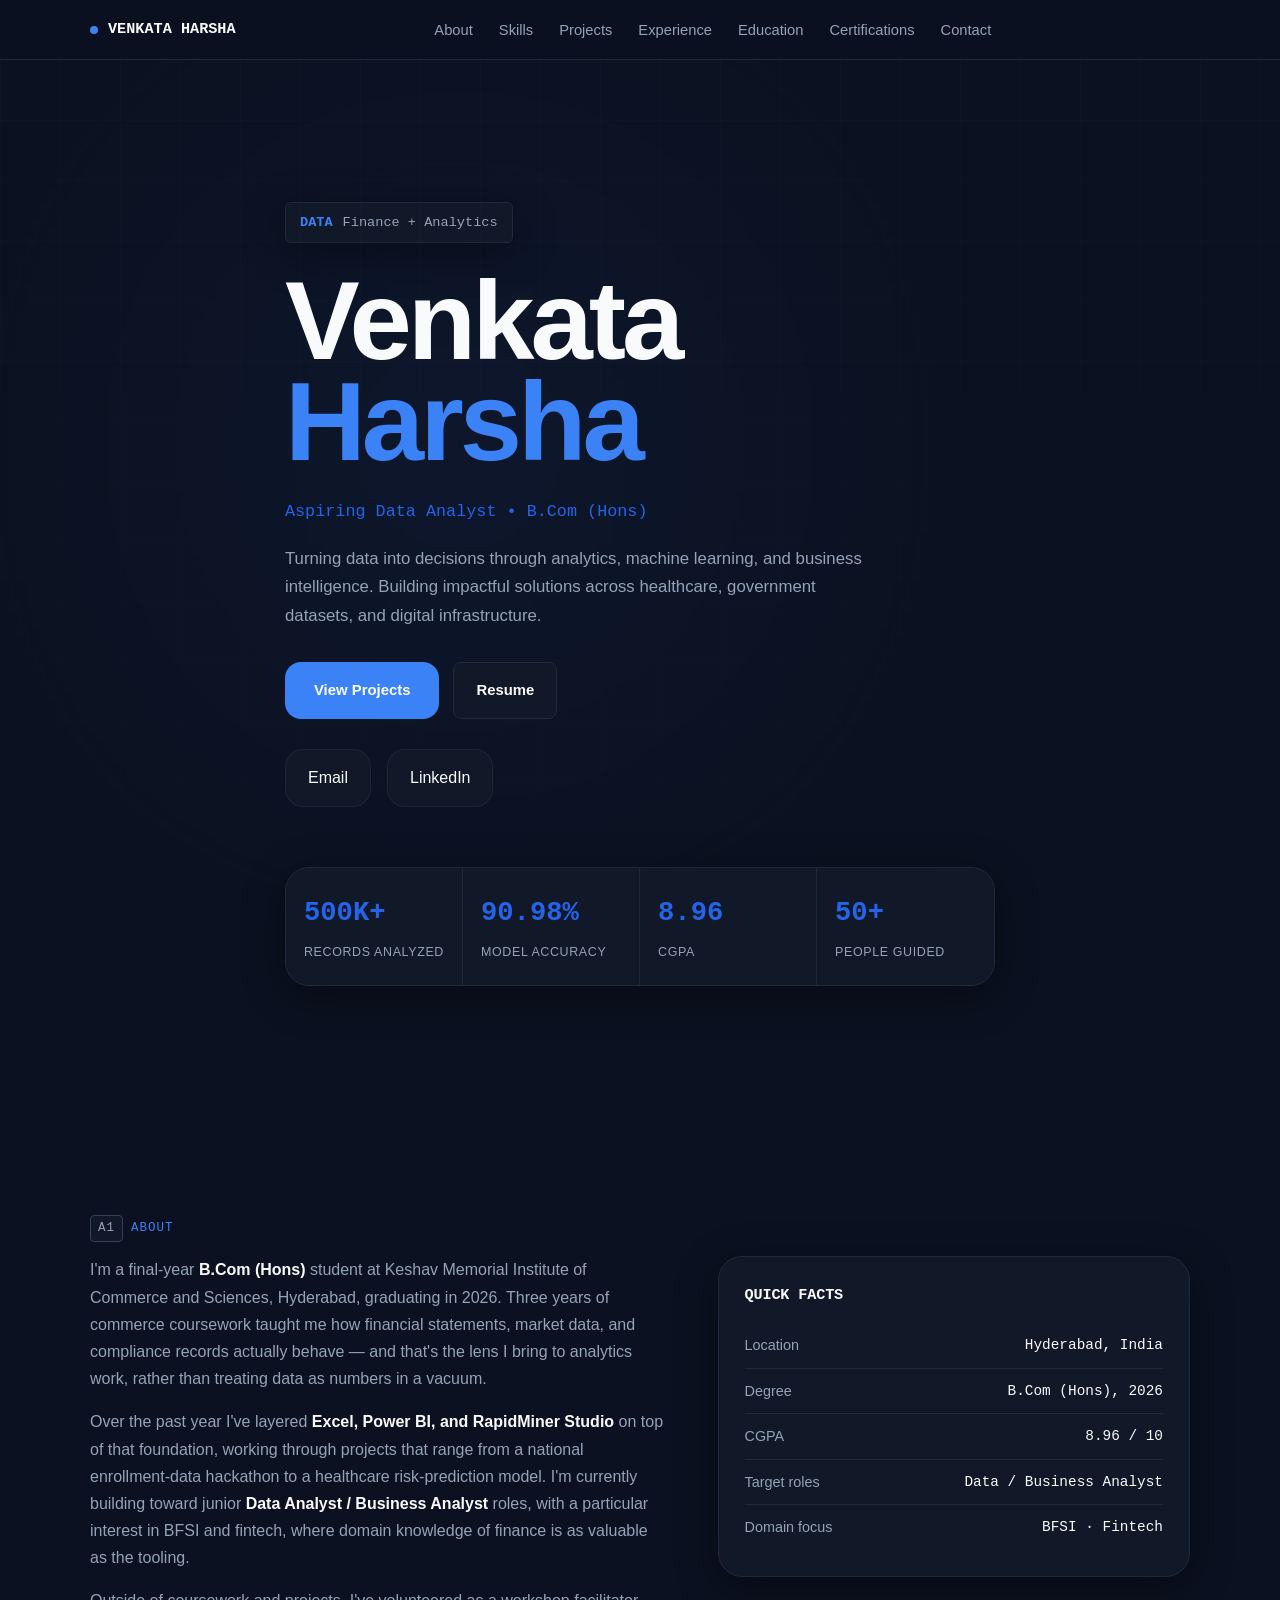
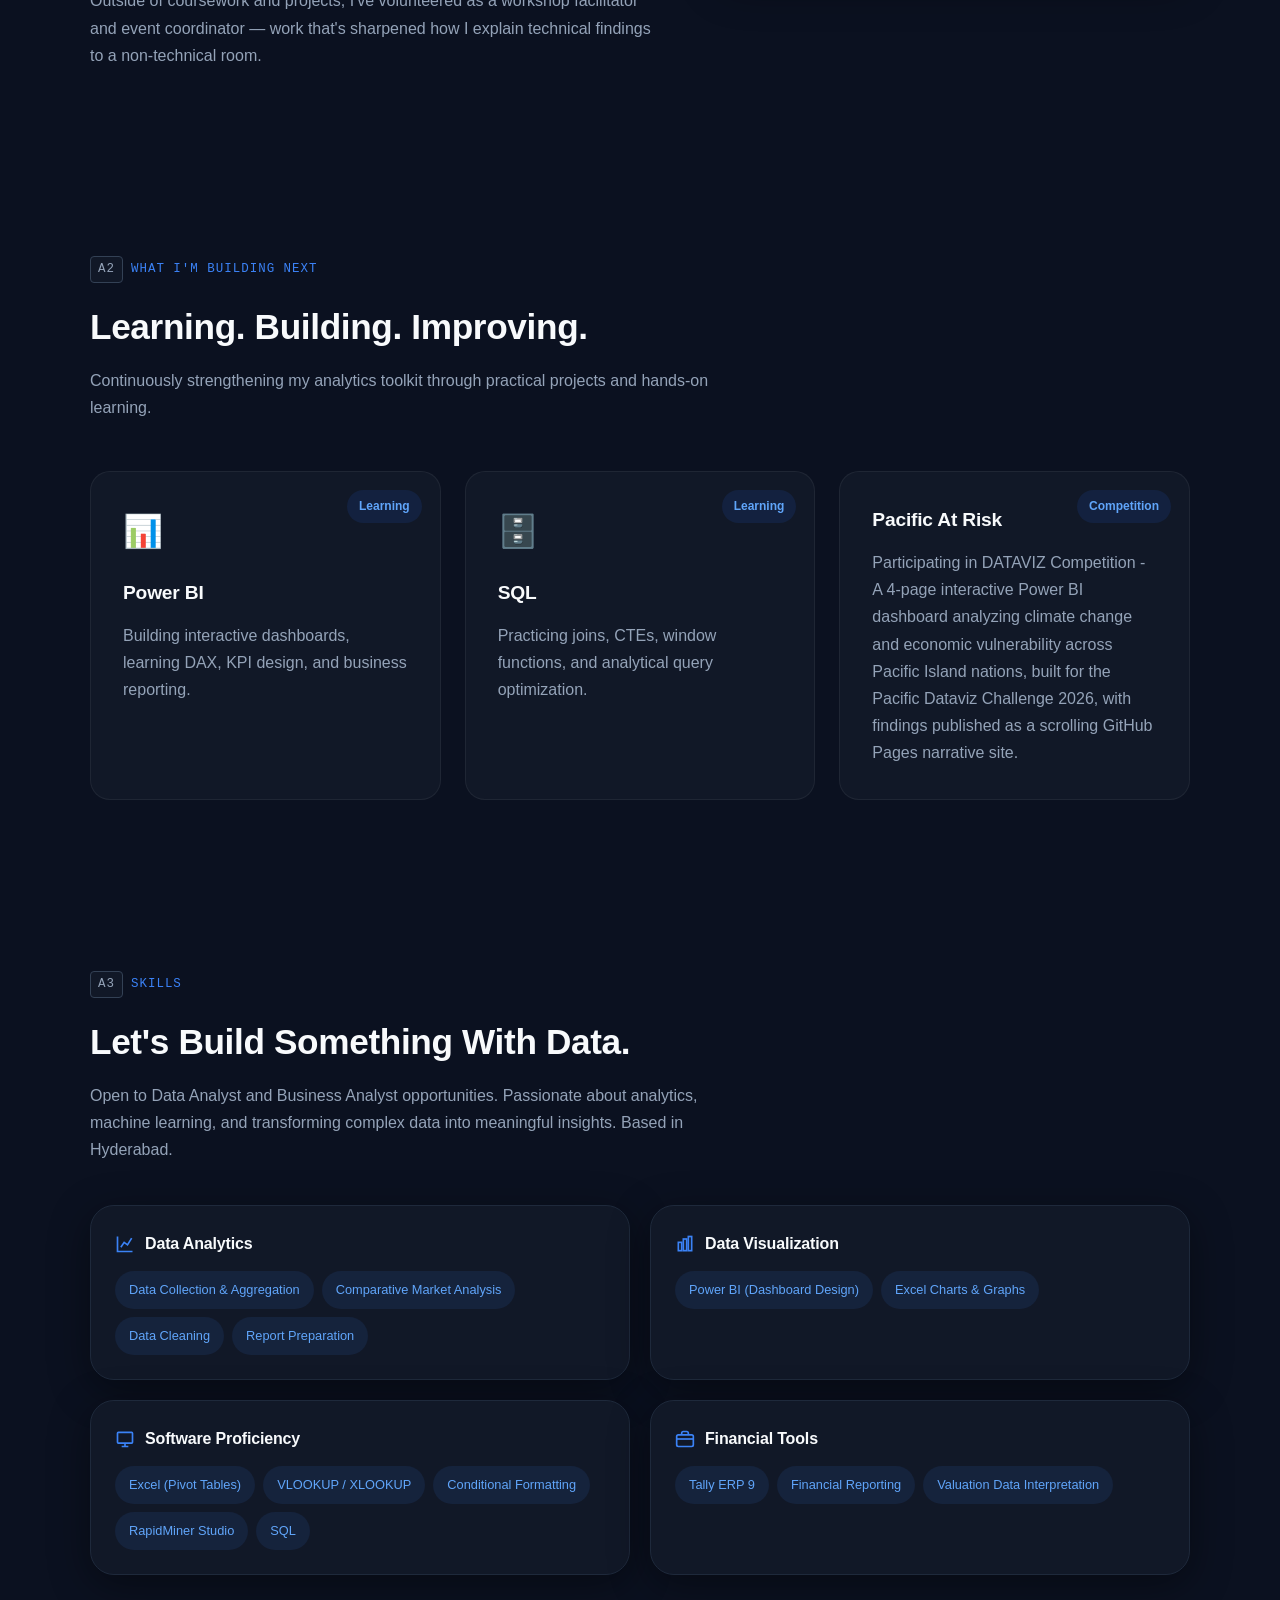
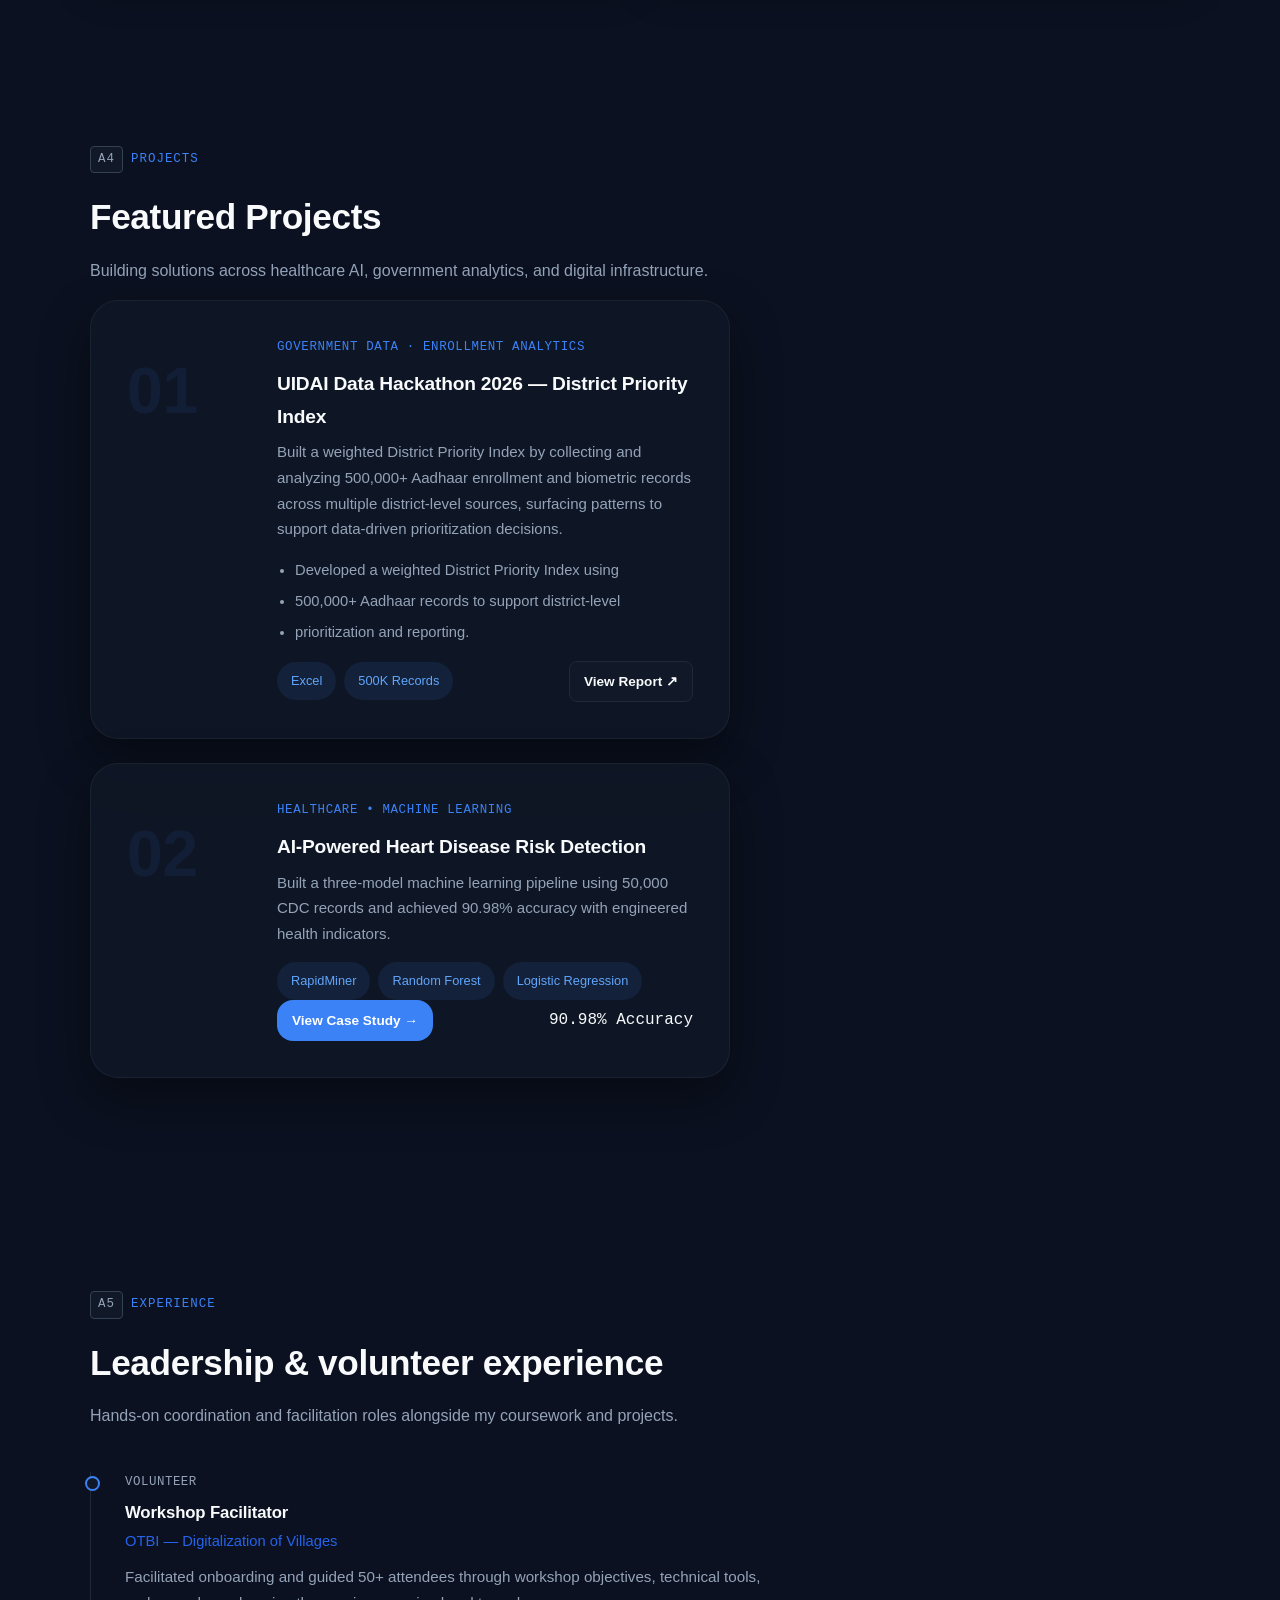
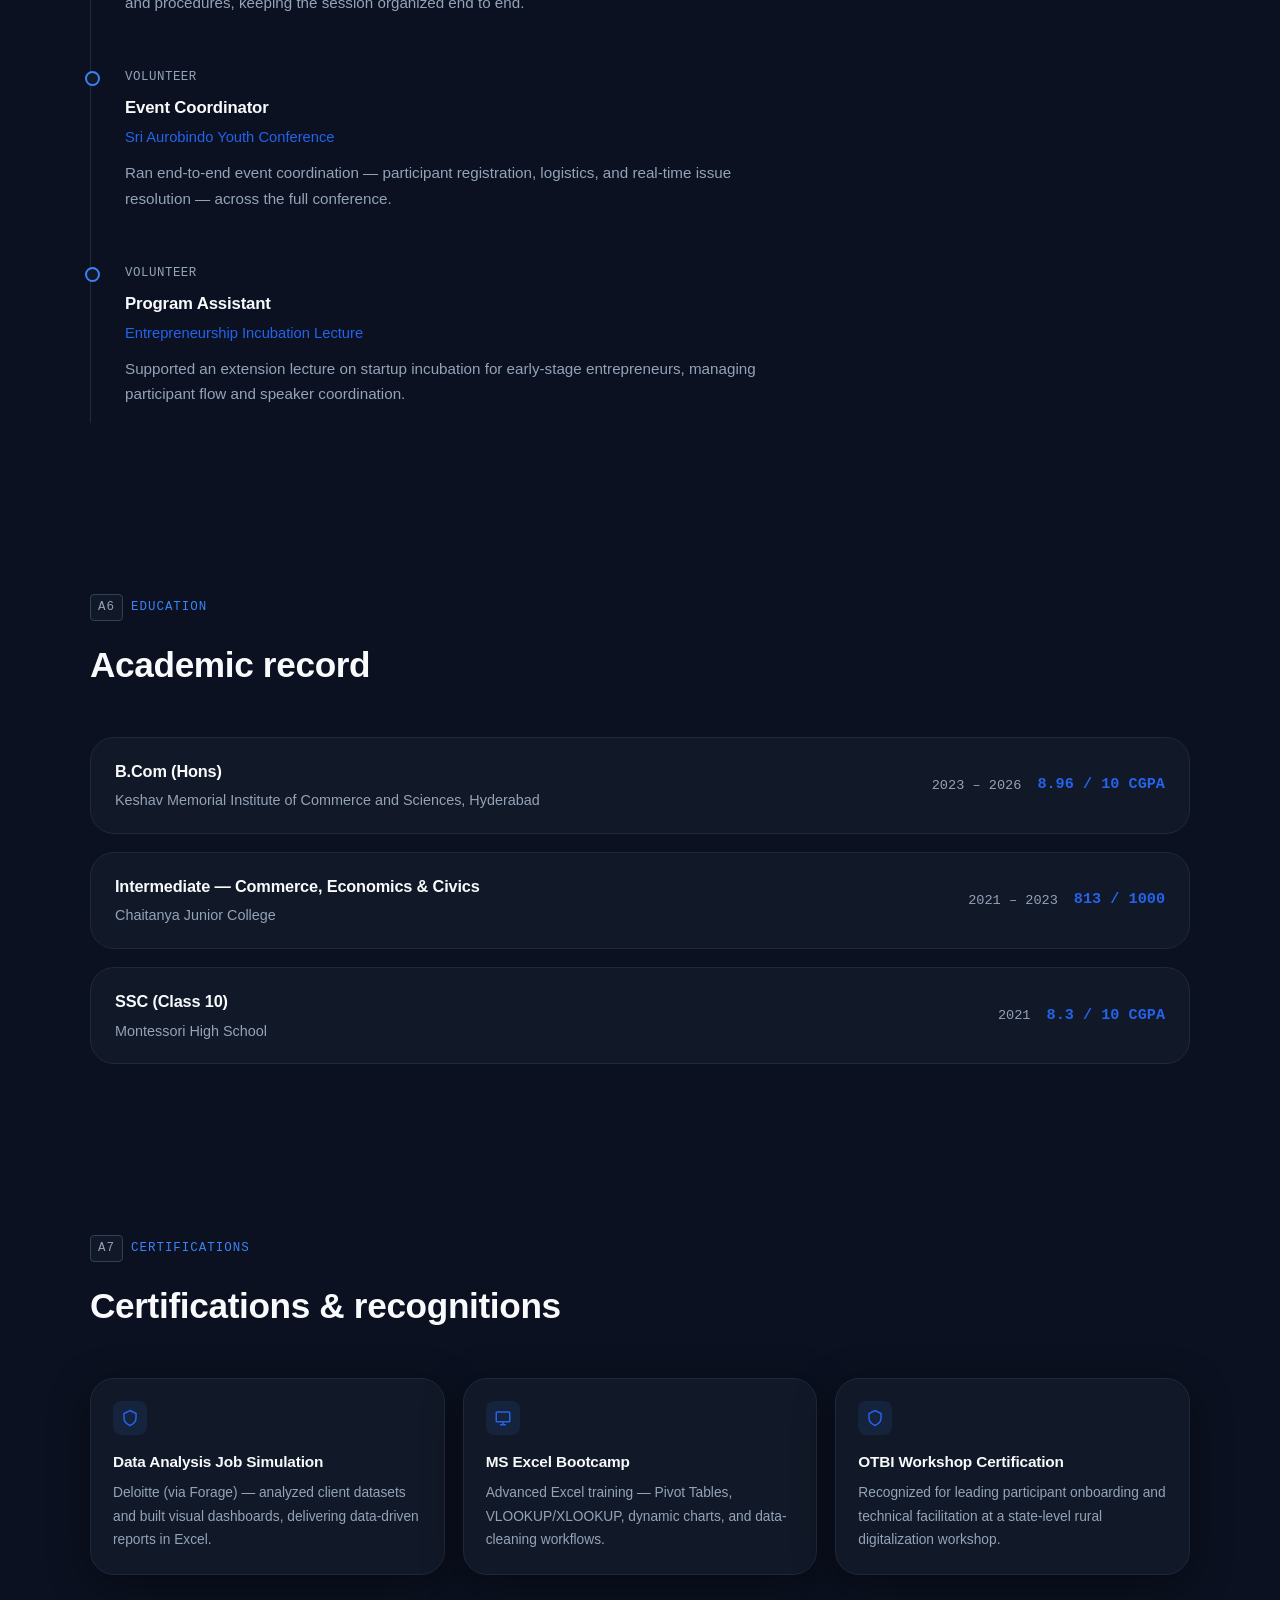
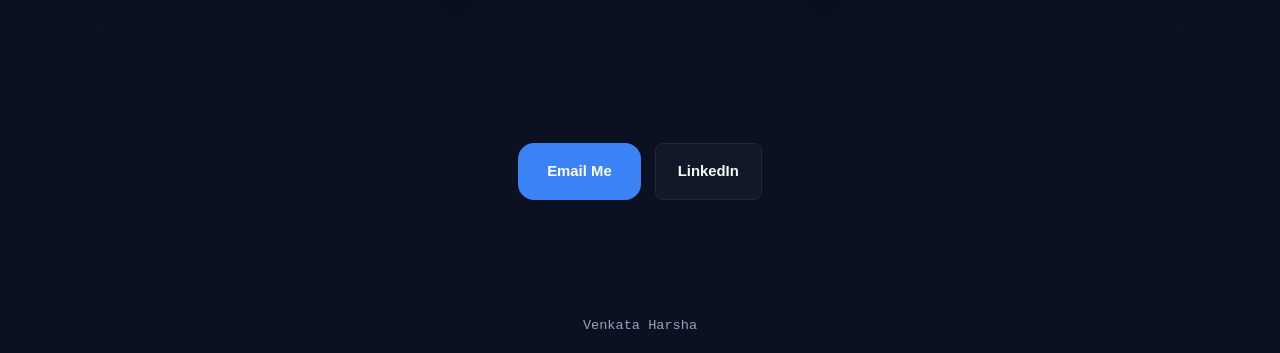
==== index.html @ 3a5e6cfd "Update index.html" ====
<!DOCTYPE html>
<html lang="en" class="no-js">
<head>
<meta charset="UTF-8">
<meta name="viewport" content="width=device-width, initial-scale=1.0">
  
<meta http-equiv="Content-Security-Policy"
content="
default-src 'self';
script-src 'self';
style-src 'self' 'unsafe-inline' https://fonts.googleapis.com;
font-src https://fonts.gstatic.com;
img-src 'self' data:;
frame-src https://drive.google.com;
object-src 'none';
base-uri 'self';
frame-ancestors 'none';
upgrade-insecure-requests;
">
  
<title>Venkata Harsha — Data Analyst Portfolio</title>
<meta name="description" content="Venkata Harsha — B.Com (Hons) graduate and aspiring data analyst. Excel, Power BI, RapidMiner and Python projects across healthcare, public-sector and rural-development data.">

<!-- Favicon: inline SVG, no extra asset file -->
<link rel="icon" href="data:image/svg+xml,%3Csvg xmlns='http://www.w3.org/2000/svg' viewBox='0 0 100 100'%3E%3Crect width='100' height='100' rx='20' fill='%230F8C82'/%3E%3Ctext x='50' y='62' font-size='46' font-family='monospace' fill='white' text-anchor='middle'%3EVH%3C/text%3E%3C/svg%3E">

<!-- Fonts: Space Grotesk (display), Inter (body), IBM Plex Mono (data/labels) -->
<link rel="preconnect" href="https://fonts.googleapis.com">
<link rel="preconnect" href="https://fonts.gstatic.com" crossorigin>
<link href="https://fonts.googleapis.com/css2?family=IBM+Plex+Mono:wght@500;600&family=Inter:wght@400;500;600&family=Space+Grotesk:wght@500;600;700&display=swap" rel="stylesheet">

<link rel="stylesheet" href="style.css">
</head>
<body>
<a class="skip-link" href="#main">Skip to content</a>

<!-- ============ NAV ============ -->
<header class="nav">
  <div class="nav-inner">
    <a class="brand" href="#top" aria-label="Home">
      <span class="dot"></span> VENKATA HARSHA
    </a>
    <nav>
      <ul class="nav-links">
        <li><a href="#about">About</a></li>
        <li><a href="#skills">Skills</a></li>
        <li><a href="#projects">Projects</a></li>
        <li><a href="#experience">Experience</a></li>
        <li><a href="#education">Education</a></li>
        <li><a href="#certifications">Certifications</a></li>
        <li><a href="#contact">Contact</a></li>
      </ul>
    </nav>
    <div style="display:flex; align-items:center; gap:10px;">
      <button class="nav-toggle" aria-label="Open menu" aria-expanded="false">
        <svg viewBox="0 0 24 24" width="24" height="24" fill="none" stroke="currentColor" stroke-width="2"><path d="M3 6h18M3 12h18M3 18h18"/></svg>
      </button>
    </div>
  </div>
</header>

<main id="main">

  <!-- ============ HERO ============ -->
 <section class="hero" id="top">

    <div class="hero-grid"></div>

    <div class="wrap">

        <div class="formula-bar">
            <span class="fx">DATA</span>
            <span>Finance + Analytics</span>
        </div>

        <h1>
            Venkata<br>
            <span class="accent">Harsha</span>
        </h1>

        <p class="role">
            Aspiring Data Analyst • B.Com (Hons)
        </p>

        <p class="intro">
            Turning data into decisions through analytics,
            machine learning, and business intelligence.
            Building impactful solutions across healthcare,
            government datasets, and digital infrastructure.
        </p>

        <div class="hero-actions">
            <a class="btn btn-primary" href="#projects">
                View Projects
            </a>

            <a class="btn btn-ghost"
               href="Harsha_Resume.pdf"
               target="_blank">
                Resume
            </a>
        </div>

              <div class="socials">

              <a class="social-icon"
              href="mailto:venkataharsha2809@gmail.com">
             Email
             </a>

             <a class="social-icon"
             href="https://linkedin.com/in/harshavenkata01/"
             target="_blank">
             LinkedIn
              </a>

              </div>

        <div class="kpis">

            <div class="kpi">
                <div class="num mono"
                     data-target="500"
                     data-suffix="K+">
                    0
                </div>
                <div class="label">
                    Records Analyzed
                </div>
            </div>

            <div class="kpi">
                <div class="num mono"
                     data-target="90.98"
                     data-suffix="%">
                    0
                </div>
                <div class="label">
                    Model Accuracy
                </div>
            </div>

            <div class="kpi">
                <div class="num mono"
                     data-target="8.96">
                    0
                </div>
                <div class="label">
                    CGPA
                </div>
            </div>

            <div class="kpi">
                <div class="num mono"
                     data-target="50"
                     data-suffix="+">
                    0
                </div>
                <div class="label">
                    People Guided
                </div>
            </div>

        </div>

    </div>

</section>

  <!-- ============ ABOUT ============ -->
  <section id="about">
    <div class="wrap">
      <div class="cell-label"><span class="ref">A1</span> About</div>
      <div class="about-grid reveal">
        <div class="about-text">
          <p>
            I'm a final-year <strong>B.Com (Hons)</strong> student at Keshav Memorial Institute of
            Commerce and Sciences, Hyderabad, graduating in 2026. Three years of commerce coursework
            taught me how financial statements, market data, and compliance records actually behave —
            and that's the lens I bring to analytics work, rather than treating data as numbers in a vacuum.
          </p>
          <p>
            Over the past year I've layered <strong>Excel, Power BI, and RapidMiner Studio</strong> on top
            of that foundation, working through projects that range from a national enrollment-data
            hackathon to a healthcare risk-prediction model. I'm currently building toward junior
            <strong>Data Analyst / Business Analyst</strong> roles, with a particular interest in BFSI and
            fintech, where domain knowledge of finance is as valuable as the tooling.
          </p>
          <p>
            Outside of coursework and projects, I've volunteered as a workshop facilitator and event
            coordinator — work that's sharpened how I explain technical findings to a non-technical room.
          </p>
        </div>
        <aside class="about-card">
          <h4 class="mono">QUICK FACTS</h4>
          <div class="fact-row"><span>Location</span><span>Hyderabad, India</span></div>
          <div class="fact-row"><span>Degree</span><span>B.Com (Hons), 2026</span></div>
          <div class="fact-row"><span>CGPA</span><span>8.96 / 10</span></div>
          <div class="fact-row"><span>Target roles</span><span>Data / Business Analyst</span></div>
          <div class="fact-row"><span>Domain focus</span><span> BFSI · Fintech</span></div>
        </aside>
      </div>
    </div>
  </section>

<!-- ============ CURRENTLY WORKING ON ============ -->
<section id="Currently Working ON">
    <div class="wrap">
      <div class="cell-label"><span class="ref">A2</span> What i'm building next
        
</div>
      <div class="section-head reveal">
            <h2>Learning. Building. Improving.</h2>
            <p>
                Continuously strengthening my analytics toolkit through
                practical projects and hands-on learning.
            </p>
        </div>

        <div class="current-grid">

            <div class="current-card">
                <div class="status">Learning</div>

                <div class="current-icon">📊</div>

                <h3>Power BI</h3>

                <p>
                    Building interactive dashboards, learning DAX,
                    KPI design, and business reporting.
                </p>
            </div>

            <div class="current-card">
                <div class="status">Learning</div>

                <div class="current-icon">🗄️</div>

                <h3>SQL</h3>

                <p>
                    Practicing joins, CTEs, window functions,
                    and analytical query optimization.
                </p>
            </div>

            <div class="current-card">
                <div class="status">Competition</div>

                <h3>Pacific At Risk</h3>

                <p>
                    Participating in DATAVIZ Competition - A 4-page interactive Power BI dashboard analyzing climate change and economic vulnerability across Pacific Island nations, built for the Pacific Dataviz Challenge 2026, with findings published as a scrolling GitHub Pages narrative site.
                </p>
            </div>

        </div>

    </div>

</section>



  <!-- ============ SKILLS ============ -->
  <section id="skills">
    <div class="wrap">
      <div class="cell-label"><span class="ref">A3</span> Skills</div>
      <div class="section-head reveal">
        <h2>
        Let's Build Something With Data.
         </h2>

          <p>
         Open to Data Analyst and Business Analyst opportunities.
         Passionate about analytics, machine learning, and transforming
         complex data into meaningful insights.

          Based in Hyderabad.
         </p>
      </div>
      <div class="skills-grid">
        <div class="skill-card reveal">
          <h3><svg class="icon" viewBox="0 0 24 24" fill="none" stroke="currentColor" stroke-width="2"><path d="M3 3v18h18"/><path d="M7 16l4-6 4 3 5-8"/></svg> Data Analytics</h3>
          <div class="tag-list">
            <span class="tag">Data Collection &amp; Aggregation</span>
            <span class="tag">Comparative Market Analysis</span>
            <span class="tag">Data Cleaning</span>
            <span class="tag">Report Preparation</span>
          </div>
        </div>
        <div class="skill-card reveal">
          <h3><svg class="icon" viewBox="0 0 24 24" fill="none" stroke="currentColor" stroke-width="2"><rect x="4" y="10" width="4" height="10"/><rect x="10" y="6" width="4" height="14"/><rect x="16" y="3" width="4" height="17"/></svg> Data Visualization</h3>
          <div class="tag-list">
            <span class="tag">Power BI (Dashboard Design)</span>
            <span class="tag">Excel Charts &amp; Graphs</span>
          </div>
        </div>
        <div class="skill-card reveal">
          <h3><svg class="icon" viewBox="0 0 24 24" fill="none" stroke="currentColor" stroke-width="2"><rect x="3" y="4" width="18" height="13" rx="1"/><path d="M8 21h8M12 17v4"/></svg> Software Proficiency</h3>
          <div class="tag-list">
            <span class="tag">Excel (Pivot Tables)</span>
            <span class="tag">VLOOKUP / XLOOKUP</span>
            <span class="tag">Conditional Formatting</span>
            <span class="tag">RapidMiner Studio</span>
            <span class="tag">SQL  </span>
          </div>
        </div>
        <div class="skill-card reveal">
          <h3><svg class="icon" viewBox="0 0 24 24" fill="none" stroke="currentColor" stroke-width="2"><rect x="2" y="7" width="20" height="14" rx="2"/><path d="M16 7V5a2 2 0 0 0-2-2h-4a2 2 0 0 0-2 2v2"/><path d="M2 12h20"/></svg> Financial Tools</h3>
          <div class="tag-list">
            <span class="tag">Tally ERP 9</span>
            <span class="tag">Financial Reporting</span>
            <span class="tag">Valuation Data Interpretation</span>
          </div>
        </div>
      </div>
    </div>
  </section>


  <!-- ============ PROJECTS ============ -->
  <section id="projects">
    <div class="wrap">
      <div class="cell-label"><span class="ref">A4</span> Projects</div>
      <div class="section-head reveal">
        <h2>Featured Projects</h2>

<p>
Building solutions across healthcare AI,
government analytics, and digital infrastructure.
</p>
      <div class="projects-grid">

        <article class="project-card reveal">
          <div class="project-index">01</div>
          <div>
            <div class="project-domain">Government Data · Enrollment Analytics</div>
            <h3>UIDAI Data Hackathon 2026 — District Priority Index</h3>
            <p>
              Built a weighted District Priority Index by collecting and analyzing 500,000+ Aadhaar
              enrollment and biometric records across multiple district-level sources, surfacing
              patterns to support data-driven prioritization decisions.
            </p>
            <ul>
              <li>Developed a weighted District Priority Index using</li>
              <li>500,000+ Aadhaar records to support district-level</li>
              <li>prioritization and reporting.</li>
            </ul>
            <div class="project-foot">
              <div class="tag-list"><span class="tag">Excel</span><span class="tag">500K Records</span></div>
              <a class="btn btn-ghost btn-sm" href="https://drive.google.com/file/d/1wrDC3rOAaqgwdcNs7Lb5b0GQG-Y6Wdht/view?usp=drive_link" target="_blank" rel="noopener">View Report ↗</a>
            </div>
          </div>
        </article>

        <article class="project-card reveal">

    <div class="project-index">
        02
    </div>

    <div>

        <div class="project-domain">
            Healthcare • Machine Learning
        </div>

        <h3>
            AI-Powered Heart Disease Risk Detection
        </h3>

        <p>
            Built a three-model machine learning pipeline using
            50,000 CDC records and achieved 90.98% accuracy with
            engineered health indicators.
        </p>

        <div class="tag-list">

            <span class="tag">RapidMiner</span>

            <span class="tag">Random Forest</span>

            <span class="tag">Logistic Regression</span>

        </div>

        <div class="project-foot">
         <a class="btn btn-primary btn-sm" href="projects/heart-disease.html">
         View Case Study →
        </a>

            <span class="mono">
                90.98% Accuracy
            </span>

        </div>

    </div>

</article>
</div><!-- /.projects-grid -->
      </div><!-- /.section-head -->
    </div><!-- /.wrap -->
  </section>

  <!-- ============ EXPERIENCE ============ -->
  <section id="experience">
    <div class="wrap">
      <div class="cell-label"><span class="ref">A5</span> Experience</div>
      <div class="section-head reveal">
        <h2>Leadership &amp; volunteer experience</h2>
        <p>Hands-on coordination and facilitation roles alongside my coursework and projects.</p>
      </div>
      <div class="timeline">
        <div class="tl-item reveal">
          <div class="tl-meta"> Volunteer</div>
          <h3>Workshop Facilitator</h3>
          <div class="tl-org">OTBI — Digitalization of Villages</div>
          <p>Facilitated onboarding and guided 50+ attendees through workshop objectives, technical tools, and procedures, keeping the session organized end to end.</p>
        </div>
        
        <div class="tl-item reveal">
          <div class="tl-meta"> Volunteer</div>
          <h3>Event Coordinator</h3>
          <div class="tl-org">Sri Aurobindo Youth Conference</div>
          <p>Ran end-to-end event coordination — participant registration, logistics, and real-time issue resolution — across the full conference.</p>
        </div>
        <div class="tl-item reveal">
          <div class="tl-meta"> Volunteer</div>
          <h3>Program Assistant</h3>
          <div class="tl-org">Entrepreneurship Incubation Lecture</div>
          <p>Supported an extension lecture on startup incubation for early-stage entrepreneurs, managing participant flow and speaker coordination.</p>
        </div>
      </div>
    </div>
  </section>

  <!-- ============ EDUCATION ============ -->
  <section id="education">
    <div class="wrap">
      <div class="cell-label"><span class="ref">A6</span> Education</div>
      <div class="section-head reveal">
        <h2>Academic record</h2>
      </div>
      <div class="edu-grid">
        <div class="edu-row reveal">
          <div>
            <h3>B.Com (Hons)</h3>
            <div class="edu-org">Keshav Memorial Institute of Commerce and Sciences, Hyderabad</div>
          </div>
          <div class="edu-year">2023 – 2026</div>
          <div class="edu-score">8.96 / 10 CGPA</div>
        </div>
        <div class="edu-row reveal">
          <div>
            <h3>Intermediate — Commerce, Economics &amp; Civics</h3>
            <div class="edu-org">Chaitanya Junior College</div>
          </div>
          <div class="edu-year">2021 – 2023</div>
          <div class="edu-score">813 / 1000</div>
        </div>
        <div class="edu-row reveal">
          <div>
            <h3>SSC (Class 10)</h3>
            <div class="edu-org">Montessori High School</div>
          </div>
          <div class="edu-year">2021</div>
          <div class="edu-score">8.3 / 10 CGPA</div>
        </div>
      </div>
    </div>
  </section>

  <!-- ============ CERTIFICATIONS ============ -->
  <section id="certifications">
    <div class="wrap">
      <div class="cell-label"><span class="ref">A7</span> Certifications</div>
      <div class="section-head reveal">
        <h2>Certifications &amp; recognitions</h2>
      </div>
      <div class="cert-grid">
        <div class="cert-card reveal">
          <div class="badge"><svg viewBox="0 0 24 24" fill="none" stroke="currentColor" stroke-width="2"><path d="M12 2l8 4v6c0 5-3.5 8-8 10-4.5-2-8-5-8-10V6l8-4z"/></svg></div>
          <h3>Data Analysis Job Simulation</h3>
          <p>Deloitte (via Forage) — analyzed client datasets and built visual dashboards, delivering data-driven reports in Excel.</p>
        </div>
        <div class="cert-card reveal">
          <div class="badge"><svg viewBox="0 0 24 24" fill="none" stroke="currentColor" stroke-width="2"><rect x="3" y="4" width="18" height="13" rx="1"/><path d="M8 21h8M12 17v4"/></svg></div>
          <h3>MS Excel Bootcamp</h3>
          <p>Advanced Excel training — Pivot Tables, VLOOKUP/XLOOKUP, dynamic charts, and data-cleaning workflows.</p>
        </div>
        <div class="cert-card reveal">
          <div class="badge"><svg viewBox="0 0 24 24" fill="none" stroke="currentColor" stroke-width="2"><path d="M12 2l8 4v6c0 5-3.5 8-8 10-4.5-2-8-5-8-10V6l8-4z"/></svg></div>
          <h3>OTBI Workshop Certification</h3>
          <p>Recognized for leading participant onboarding and technical facilitation at a state-level rural digitalization workshop.</p>
        </div>
      </div>
    </div>
  </section>

  <!-- ============ CONTACT ============ -->
  <section id="contact">
    <div class="contact-methods">

    <a class="btn btn-primary"
       href="mailto:venkataharsha2809@gmail.com"
       rel="noopener noreferrer">
        Email Me
    </a>

    <a class="btn btn-ghost"
       href="https://www.linkedin.com/in/harshavenkata01"
       target="_blank"
       rel="noopener noreferrer">
        LinkedIn
    </a>

</div>
  </section>

</main>

<footer>
  <div class="wrap">
     Venkata Harsha 
  </div>
</footer>

<script src="script.js"></script>
</body>
</html>
---- style.css ----
/* ---------- Design tokens ---------- */
:root{
    --bg:#0B1120;
    --bg-elevated:#111827;

    --text:#F8FAFC;
    --text-muted:#94A3B8;

    --border:#1E293B;
    --border-strong:#334155;

    --accent:#3B82F6;
    --accent-strong:#2563EB;
    --accent-soft:rgba(59,130,246,.1);

    --shadow:
        0 10px 40px rgba(0,0,0,.4);

    --radius:24px;

    --maxw:1100px;

    --font-display:'Space Grotesk',sans-serif;
    --font-body:'Inter',sans-serif;
    --font-mono:'IBM Plex Mono',monospace;

    --surface:var(--bg-elevated);
    --muted:var(--text-muted);
}

body{
    margin:0;
    background:var(--bg);
    color:var(--text);
    font-family:var(--font-body);
    line-height:1.7;
    overflow-x:hidden;
}

img{max-width:100%; display:block;}
a{color:inherit; text-decoration:none;}

.wrap{
  max-width:var(--maxw);
  margin:0 auto;
  padding:0 28px;
}

h1,h2,h3,h4{
  font-family:var(--font-display);
  margin:0;
  letter-spacing:-0.01em;
}

.mono{font-family:var(--font-mono);}

/* ---------- Cell label (signature structural device) ---------- */
.cell-label{
  display:inline-flex;
  align-items:center;
  gap:8px;
  font-family:var(--font-mono);
  font-size:.78rem;
  letter-spacing:.08em;
  color:var(--accent);
  text-transform:uppercase;
  margin-bottom:14px;
}
.cell-label .ref{
  border:1px solid var(--border-strong);
  border-radius:4px;
  padding:2px 7px;
  color:var(--text-muted);
  background:var(--bg-elevated);
}

/* ---------- Skip link / focus ---------- */
.skip-link{
  position:absolute; left:-999px; top:0;
  background:var(--accent); color:#fff; padding:10px 16px; z-index:200;
  border-radius:0 0 6px 0;
}
.skip-link:focus{left:0;}
:focus-visible{outline:2px solid var(--accent); outline-offset:3px;}

/* ---------- Top nav ---------- */
.nav{
  position:sticky; top:0; z-index:100;
  background:color-mix(in srgb, var(--bg) 88%, transparent);
  backdrop-filter:blur(10px);
  border-bottom:1px solid var(--border);
}
.nav-inner{
  display:flex; align-items:center; justify-content:space-between;
  padding:16px 28px;
  max-width:var(--maxw); margin:0 auto;
}
.brand{
  display:flex; align-items:center; gap:10px;
  font-family:var(--font-mono); font-weight:600; font-size:.95rem;
}
.brand .dot{width:8px;height:8px;border-radius:50%;background:var(--accent);}
.nav-links{display:flex; gap:26px; list-style:none; margin:0; padding:0;}
.nav-links a{
  font-size:.92rem; color:var(--text-muted); font-weight:500;
  position:relative; padding:4px 0;
}
.nav-links a:hover{color:var(--text);}
.nav-links a::after{
  content:""; position:absolute; left:0; right:0; bottom:-2px; height:2px;
  background:var(--accent); transform:scaleX(0); transition:transform .2s ease;
}
.nav-links a:hover::after{transform:scaleX(1);}

.theme-toggle{
  display:flex; align-items:center; justify-content:center;
  width:38px; height:38px; border-radius:8px;
  border:1px solid var(--border); background:var(--bg-elevated);
  cursor:pointer; color:var(--text);
}
.theme-toggle:hover{border-color:var(--accent);}
.theme-toggle svg{width:18px; height:18px;}
.theme-toggle .sun{display:none;}
[data-theme="dark"] .theme-toggle .sun{display:block;}
[data-theme="dark"] .theme-toggle .moon{display:none;}

.nav-toggle{display:none; background:none; border:none; color:var(--text); cursor:pointer;}

/* ---------- Hero ---------- */
.hero{
    min-height:100vh;
    display:flex;
    align-items:center;
    position:relative;
    overflow:hidden;
}
.hero-grid{
position:absolute;
inset:0;

background-image:
linear-gradient(rgba(255,255,255,.03) 1px,transparent 1px),
linear-gradient(90deg,rgba(255,255,255,.03) 1px,transparent 1px);

background-size:60px 60px;

mask-image:linear-gradient(to bottom,black,transparent);

opacity:.4;
pointer-events:none;
}
.formula-bar{
  display:inline-flex; align-items:center; gap:10px;
  font-family:var(--font-mono); font-size:.85rem;
  background:var(--bg-elevated);
  border:1px solid var(--border);
  border-radius:6px;
  padding:8px 14px;
  margin-bottom:28px;
  color:var(--text-muted);
  box-shadow:var(--shadow);
}
.formula-bar .fx{color:var(--accent); font-weight:700;}
.formula-bar .typed{color:var(--text); border-right:2px solid var(--accent);}
.formula-bar .typed.done{border-right:none;}

.hero h1{
font-size:clamp(4rem,9vw,7rem);
line-height:.9;
letter-spacing:-4px;
margin-bottom:25px;
position:relative;
}
.hero h1::before{
content:"";
position:absolute;
top:0;
left:0;

width:350px;
height:350px;

background:#3B82F6;

filter:blur(180px);

opacity:.15;

z-index:-1;
}
.hero h1 .accent{color:var(--accent);}
.hero .role{
  font-family:var(--font-mono);
  font-size:1.05rem;
  color:var(--accent-strong);
  margin-top:14px;
}
.hero .intro{
  max-width:600px;
  margin-top:18px;
  color:var(--text-muted);
  font-size:1.05rem;
}
.hero-actions{display:flex; flex-wrap:wrap; gap:14px; margin-top:32px;}

.btn{
  display:inline-flex; align-items:center; gap:8px;
  padding:12px 22px;
  border-radius:8px;
  font-weight:600; font-size:.93rem;
  border:1px solid transparent;
  cursor:pointer;
  transition:transform .15s ease, box-shadow .15s ease, background .15s ease;
}
.btn:hover{transform:translateY(-2px);}
.btn-primary{
background:#3B82F6;
color:white;
border-radius:16px;
padding:15px 28px;
}

.btn-primary:hover{
background:#2563EB;
}
.btn-ghost{background:var(--bg-elevated); color:var(--text); border-color:var(--border);}
.btn-ghost:hover{border-color:var(--accent);}
.btn-sm{padding:8px 14px; font-size:.85rem;}

.socials{
display:flex;
gap:16px;
margin-top:30px;
flex-wrap:wrap;
}

.social-icon{
display:flex;
align-items:center;
justify-content:center;

padding:14px 22px;

background:#111827;

border:1px solid rgba(255,255,255,.05);

border-radius:18px;

text-decoration:none;

color:#F8FAFC;

transition:.3s;
}

.social-icon:hover{
transform:translateY(-4px);

border-color:#3B82F6;
}

/* KPI strip */
.kpis{
  position:relative;
  display:grid;
  grid-template-columns:repeat(4, 1fr);
  margin-top:60px;
  border:1px solid var(--border);
  border-radius:var(--radius);
  background:var(--bg-elevated);
  box-shadow:var(--shadow);
  overflow:hidden;
}
.kpi{
  padding:22px 18px;
  border-right:1px solid var(--border);
  text-align:left;
}
.kpi:last-child{border-right:none;}
.kpi .num{
  font-family:var(--font-mono);
  font-size:1.7rem; font-weight:600;
  color:var(--accent-strong);
}
.kpi .label{
  font-size:.78rem; color:var(--text-muted); margin-top:6px;
  text-transform:uppercase; letter-spacing:.05em;
}

/* ---------- Section shells ---------- */
section{padding:84px 0;}
.section-head{margin-bottom:42px; max-width:640px;}
.section-head h2{font-size:clamp(1.7rem, 3vw, 2.2rem);}
.section-head p{color:var(--text-muted); margin-top:10px;}

/* ---------- About ---------- */
.about-grid{display:grid; grid-template-columns:1.1fr .9fr; gap:50px; align-items:start;}
.about-text p{color:var(--text-muted); margin:0 0 16px;}
.about-text strong{color:var(--text); font-weight:600;}
.about-card{
  background:var(--bg-elevated); border:1px solid var(--border); border-radius:var(--radius);
  padding:26px; box-shadow:var(--shadow);
}
.about-card h4{font-size:.95rem; margin-bottom:14px;}
.fact-row{
  display:flex; justify-content:space-between; padding:10px 0;
  border-bottom:1px solid var(--border); font-size:.9rem;
}
.fact-row:last-child{border-bottom:none;}
.fact-row span:first-child{color:var(--text-muted);}
.fact-row span:last-child{font-family:var(--font-mono); text-align:right;}

/* ===== CURRENTLY WORKING ON ===== */

#current{
    padding:90px 0;
}

.current-grid{
    display:grid;
    grid-template-columns:repeat(3,1fr);
    gap:24px;
    margin-top:50px;
}

.current-card{
    position:relative;
    background:var(--surface);
    border:1px solid rgba(255,255,255,.06);
    border-radius:20px;
    padding:32px;
    transition:all .3s ease;
}

.current-card:hover{
    transform:translateY(-6px);
    border-color:rgba(37,99,235,.45);
    box-shadow:0 12px 30px rgba(37,99,235,.12);
}

.current-icon{
    font-size:2rem;
    margin-bottom:18px;
}

.current-card h3{
    margin:0 0 12px;
    font-size:1.2rem;
}

.current-card p{
    color:var(--muted);
    margin:0;
    line-height:1.7;
}

.status{
    position:absolute;
    top:18px;
    right:18px;

    padding:6px 12px;

    border-radius:999px;

    background:rgba(37,99,235,.12);

    color:#60A5FA;

    font-size:.75rem;

    font-weight:600;
}

@media(max-width:900px){

.current-grid{

grid-template-columns:1fr;

}

}

/* ---------- Skills ---------- */
.skills-grid{display:grid; grid-template-columns:repeat(2, 1fr); gap:20px;}
.skill-card{
  background:var(--bg-elevated); border:1px solid var(--border); border-radius:var(--radius);
  padding:24px; box-shadow:var(--shadow);
  transition:border-color .2s ease, transform .2s ease;
}
.skill-card:hover{border-color:var(--accent); transform:translateY(-3px);}
.skill-card h3{font-size:1rem; margin-bottom:14px; display:flex; align-items:center; gap:10px;}
.skill-card h3 .icon{width:20px; height:20px; color:var(--accent);}
.tag-list{display:flex; flex-wrap:wrap; gap:8px;}
.tag{

background:rgba(59,130,246,.1);

color:#60A5FA;

padding:8px 14px;

border-radius:999px;

font-size:.8rem;

}


/* ---------- Projects ---------- */
.projects-grid{display:grid; gap:24px;}
.project-card{

background:rgba(17,24,39,.75);

backdrop-filter:none;

border:1px solid rgba(255,255,255,.05);

border-radius:28px;

padding:36px;

display:grid;

grid-template-columns:120px 1fr;

gap:30px;

transition:.4s;

box-shadow:0 20px 50px rgba(0,0,0,.4);

}
.project-card:hover{

transform:translateY(-10px);

border-color:#3B82F6;

}
.project-index{

font-size:4rem;

font-weight:700;

opacity:.08;

color:#3B82F6;

}
.project-card h3{font-size:1.2rem; margin-bottom:6px;}
.project-domain{font-family:var(--font-mono); font-size:.78rem; color:var(--accent); text-transform:uppercase; letter-spacing:.05em; margin-bottom:10px;}
.project-card p{color:var(--text-muted); font-size:.94rem; margin:0 0 16px;}
.project-card ul{margin:0 0 16px; padding-left:18px; color:var(--text-muted); font-size:.92rem;}
.project-card li{margin-bottom:6px;}
.project-foot{display:flex; align-items:center; justify-content:space-between; flex-wrap:wrap; gap:14px;}

/* ---------- Experience (timeline) ---------- */
.timeline{border-left:1px solid var(--border); padding-left:34px; display:flex; flex-direction:column; gap:36px;}
.tl-item{position:relative;}
.tl-item::before{
  content:""; position:absolute; left:-40px; top:4px;
  width:11px; height:11px; border-radius:50%;
  background:var(--bg-elevated); border:2px solid var(--accent);
}
.tl-item .tl-meta{font-family:var(--font-mono); font-size:.78rem; color:var(--text-muted); text-transform:uppercase; letter-spacing:.04em;}
.tl-item h3{font-size:1.05rem; margin-top:6px;}
.tl-item .tl-org{color:var(--accent-strong); font-weight:500; font-size:.92rem; margin-top:2px;}
.tl-item p{color:var(--text-muted); margin-top:10px; font-size:.95rem; max-width:640px;}


/* ---------- Education ---------- */
.edu-grid{display:grid; gap:18px;}
.edu-row{
  display:grid; grid-template-columns:1fr auto auto; gap:16px; align-items:center;
  background:var(--bg-elevated); border:1px solid var(--border); border-radius:var(--radius);
  padding:20px 24px;
}
.edu-row h3{font-size:1.02rem;}
.edu-row .edu-org{color:var(--text-muted); font-size:.9rem; margin-top:3px;}
.edu-row .edu-year{font-family:var(--font-mono); font-size:.85rem; color:var(--text-muted);}
.edu-row .edu-score{font-family:var(--font-mono); font-size:.95rem; color:var(--accent-strong); font-weight:600; white-space:nowrap;}

/* ---------- Certifications ---------- */
.cert-grid{display:grid; grid-template-columns:repeat(3, 1fr); gap:18px;}
.cert-card{
  background:var(--bg-elevated); border:1px solid var(--border); border-radius:var(--radius);
  padding:22px; box-shadow:var(--shadow);
}
.cert-card .badge{
  width:34px; height:34px; border-radius:8px; background:var(--accent-soft); color:var(--accent-strong);
  display:flex; align-items:center; justify-content:center; margin-bottom:14px;
}
.cert-card .badge svg{width:18px; height:18px;}
.cert-card h3{font-size:.96rem; margin-bottom:6px;}
.cert-card p{color:var(--text-muted); font-size:.86rem; margin:0;}

/* ---------- Contact ---------- */
.contact-box{
  background:var(--bg-elevated); border:1px solid var(--border); border-radius:var(--radius);
  padding:50px; text-align:center; box-shadow:var(--shadow);
  position:relative; overflow:hidden;
}
.contact-box h2{font-size:clamp(1.6rem,3vw,2.1rem);}
.contact-box p{color:var(--text-muted); margin:14px auto 28px; max-width:480px;}
.contact-methods{display:flex; justify-content:center; gap:14px; flex-wrap:wrap;}

footer{
  padding:30px 0; text-align:center;
  color:var(--text-muted); font-size:.85rem;
  font-family:var(--font-mono);
}

/* ---------- Reveal-on-scroll ---------- */
.reveal{opacity:0; transform:translateY(16px); transition:opacity .6s ease, transform .6s ease;}
.reveal.in{opacity:1; transform:translateY(0);}
.no-js .reveal{opacity:1; transform:none;}

/* ---------- Responsive ---------- */
@media (max-width: 860px){
  .about-grid{grid-template-columns:1fr;}
  .skills-grid{grid-template-columns:1fr;}
  .kpis{grid-template-columns:repeat(2,1fr);}
  .kpi:nth-child(2){border-right:none;}
  .cert-grid{grid-template-columns:1fr;}
  .project-card{grid-template-columns:1fr;}
  .project-index{display:none;}
}
@media (max-width: 700px){
  .nav{

position:fixed;

width:100%;

background:rgba(11,17,32,.7);

backdrop-filter:blur(20px);

border-bottom:1px solid rgba(255,255,255,.04);

}
  .nav-toggle{display:block;}

  .nav-links{
    position:fixed;
    top:0;
    right:0;
    height:100vh;
    width:min(78vw, 300px);
    margin:0;
    padding:88px 28px 28px;
    flex-direction:column;
    gap:22px;
    background:var(--bg-elevated);
    border-left:1px solid var(--border);
    box-shadow:var(--shadow);
    transform:translateX(100%);
    transition:transform .3s ease;
    z-index:99;
  }
  .nav-links.open{transform:translateX(0);}
  .nav-links a{font-size:1rem;}

  .current-grid{gap:16px;}
  .current-card{padding:22px;}

  .hero h1{letter-spacing:-1.5px;}

  .edu-row{grid-template-columns:1fr; text-align:left;}
  .contact-box{padding:34px 22px;}
}

/* ---------- Case study page ---------- */
.case-hero{padding:64px 0 20px;}
.back-link{
  display:inline-block; font-family:var(--font-mono); font-size:.85rem;
  color:var(--text-muted); margin-bottom:24px;
}
.back-link:hover{color:var(--accent);}
.case-title{
  font-family:var(--font-display);
  font-size:clamp(2.1rem, 5vw, 3.4rem);
  line-height:1.1; letter-spacing:-1px; margin:0 0 16px;
}
.case-title .accent{color:var(--accent);}
.case-sub{color:var(--text-muted); font-size:1.05rem; max-width:640px; margin:0 0 36px;}

.case-meta-row{
  display:grid; grid-template-columns:repeat(4, 1fr); gap:0;
  border:1px solid var(--border); border-radius:var(--radius);
  background:var(--bg-elevated); box-shadow:var(--shadow);
  overflow:hidden; margin-bottom:32px;
}
.case-meta-item{
  padding:20px 16px; border-right:1px solid var(--border);
  display:flex; flex-direction:column; gap:6px;
}
.case-meta-item:last-child{border-right:none;}
.case-meta-item .num{font-size:1.5rem; font-weight:600; color:var(--accent-strong);}
.case-meta-item .meta-label{font-size:.76rem; color:var(--text-muted); text-transform:uppercase; letter-spacing:.05em;}

.case-actions{display:flex; flex-wrap:wrap; gap:14px; margin-top:8px;}

.workflow-steps{list-style:none; margin:0 0 40px; padding:0; display:flex; flex-direction:column; gap:22px;}
.workflow-steps li{display:flex; gap:20px; align-items:flex-start;}
.step-num{
  flex-shrink:0; width:40px; height:40px; border-radius:10px;
  background:var(--accent-soft); color:var(--accent-strong);
  display:flex; align-items:center; justify-content:center; font-size:.85rem;
}
.workflow-steps h3{font-size:1rem; margin-bottom:4px;}
.workflow-steps p{color:var(--text-muted); font-size:.92rem; margin:0;}

.workflow-figure{margin:0 0 20px; border:1px solid var(--border); border-radius:var(--radius); overflow:hidden; background:var(--bg-elevated); box-shadow:var(--shadow);}
.workflow-figure img{width:100%; display:block;}
.workflow-figure figcaption{padding:14px 20px; color:var(--text-muted); font-size:.85rem; border-top:1px solid var(--border);}
.workflow-links{margin-bottom:20px;}

.result-figure{margin:24px 0 0; border:1px solid var(--border); border-radius:var(--radius); overflow:hidden; background:var(--bg-elevated); box-shadow:var(--shadow); max-width:640px;}
.result-figure img{width:100%; display:block;}
.result-figure figcaption{padding:14px 20px; color:var(--text-muted); font-size:.85rem; border-top:1px solid var(--border);}

.feature-grid{display:grid; grid-template-columns:repeat(2, 1fr); gap:20px;}
.feature-card{
  background:var(--bg-elevated); border:1px solid var(--border); border-radius:var(--radius);
  padding:24px; box-shadow:var(--shadow);
}
.feature-card h3{font-size:1rem; margin-bottom:12px;}
.feature-card .formula{
  font-size:.85rem; color:var(--accent-strong); background:var(--bg);
  border:1px solid var(--border); border-radius:8px; padding:12px 14px; line-height:1.6;
}

.model-table-wrap{overflow-x:auto; border:1px solid var(--border); border-radius:var(--radius); background:var(--bg-elevated); box-shadow:var(--shadow); margin-bottom:20px;}
.model-table{width:100%; border-collapse:collapse; font-size:.92rem; min-width:480px;}
.model-table th,.model-table td{text-align:left; padding:14px 18px; border-bottom:1px solid var(--border);}
.model-table thead th{color:var(--text-muted); font-size:.78rem; text-transform:uppercase; letter-spacing:.05em; font-weight:600;}
.model-table tbody tr:last-child td{border-bottom:none;}
.model-selected{background:var(--accent-soft);}
.model-table .star{color:var(--accent-strong); font-size:.8rem; margin-left:6px;}
.result-note{color:var(--text-muted); font-size:.92rem; max-width:640px;}

.tier-grid{display:grid; grid-template-columns:repeat(4, 1fr); gap:16px;}
.tier-card{
  border-radius:var(--radius); padding:20px; border:1px solid var(--border);
  background:var(--bg-elevated); box-shadow:var(--shadow);
}
.tier-card h3{font-size:.98rem; margin-top:8px;}
.tier-card p{color:var(--text-muted); font-size:.82rem; margin:8px 0 0;}
.tier-range{font-size:.78rem; color:var(--text-muted);}
.tier-low{border-top:3px solid #22C55E;}
.tier-moderate{border-top:3px solid #EAB308;}
.tier-high{border-top:3px solid #F97316;}
.tier-critical{border-top:3px solid #EF4444;}

.pdf-embed-wrap{
  border:1px solid var(--border); border-radius:var(--radius); overflow:hidden;
  background:var(--bg-elevated); box-shadow:var(--shadow); margin-bottom:20px;
  aspect-ratio:4/3;
}
.pdf-embed-wrap iframe{width:100%; height:100%; border:none;}

@media (max-width: 860px){
  .case-meta-row{grid-template-columns:repeat(2, 1fr);}
  .feature-grid{grid-template-columns:1fr;}
  .tier-grid{grid-template-columns:repeat(2, 1fr);}
}
@media (max-width: 500px){
  .pdf-embed-wrap{aspect-ratio:3/4;}
}
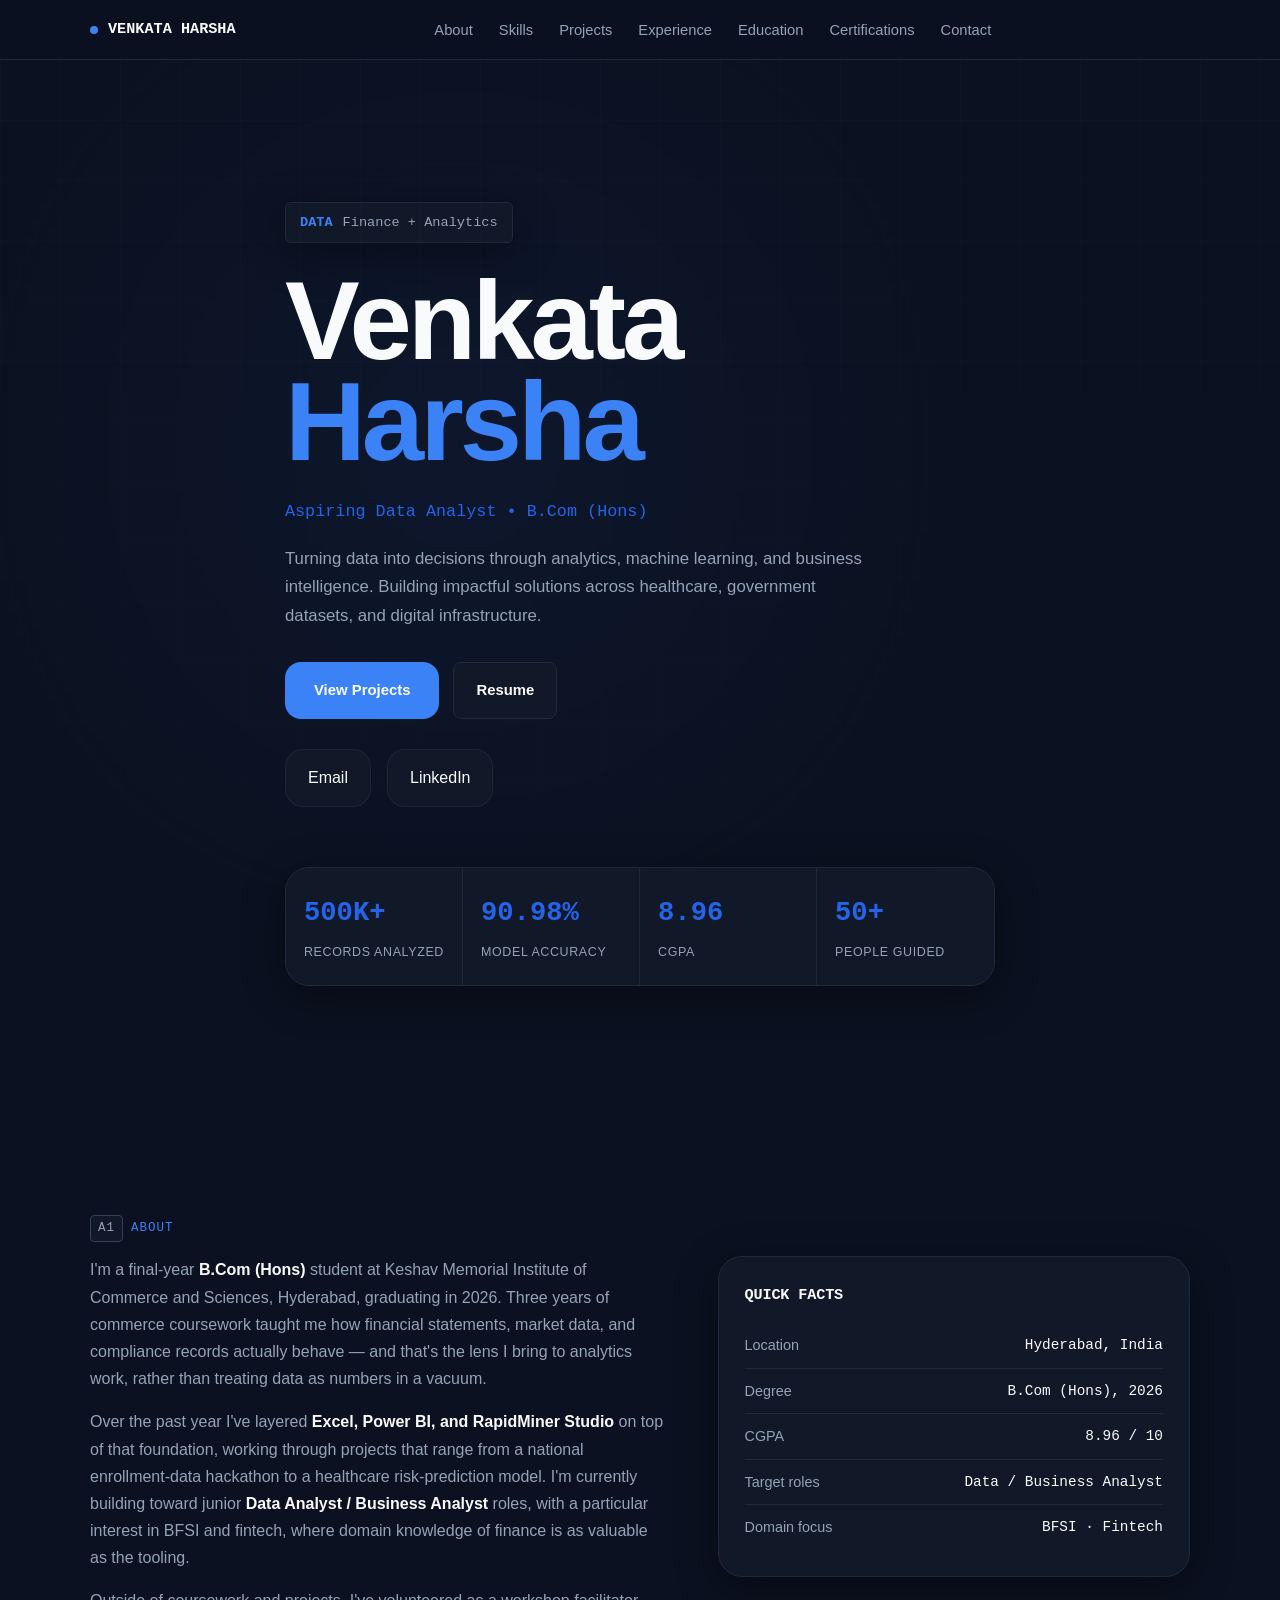
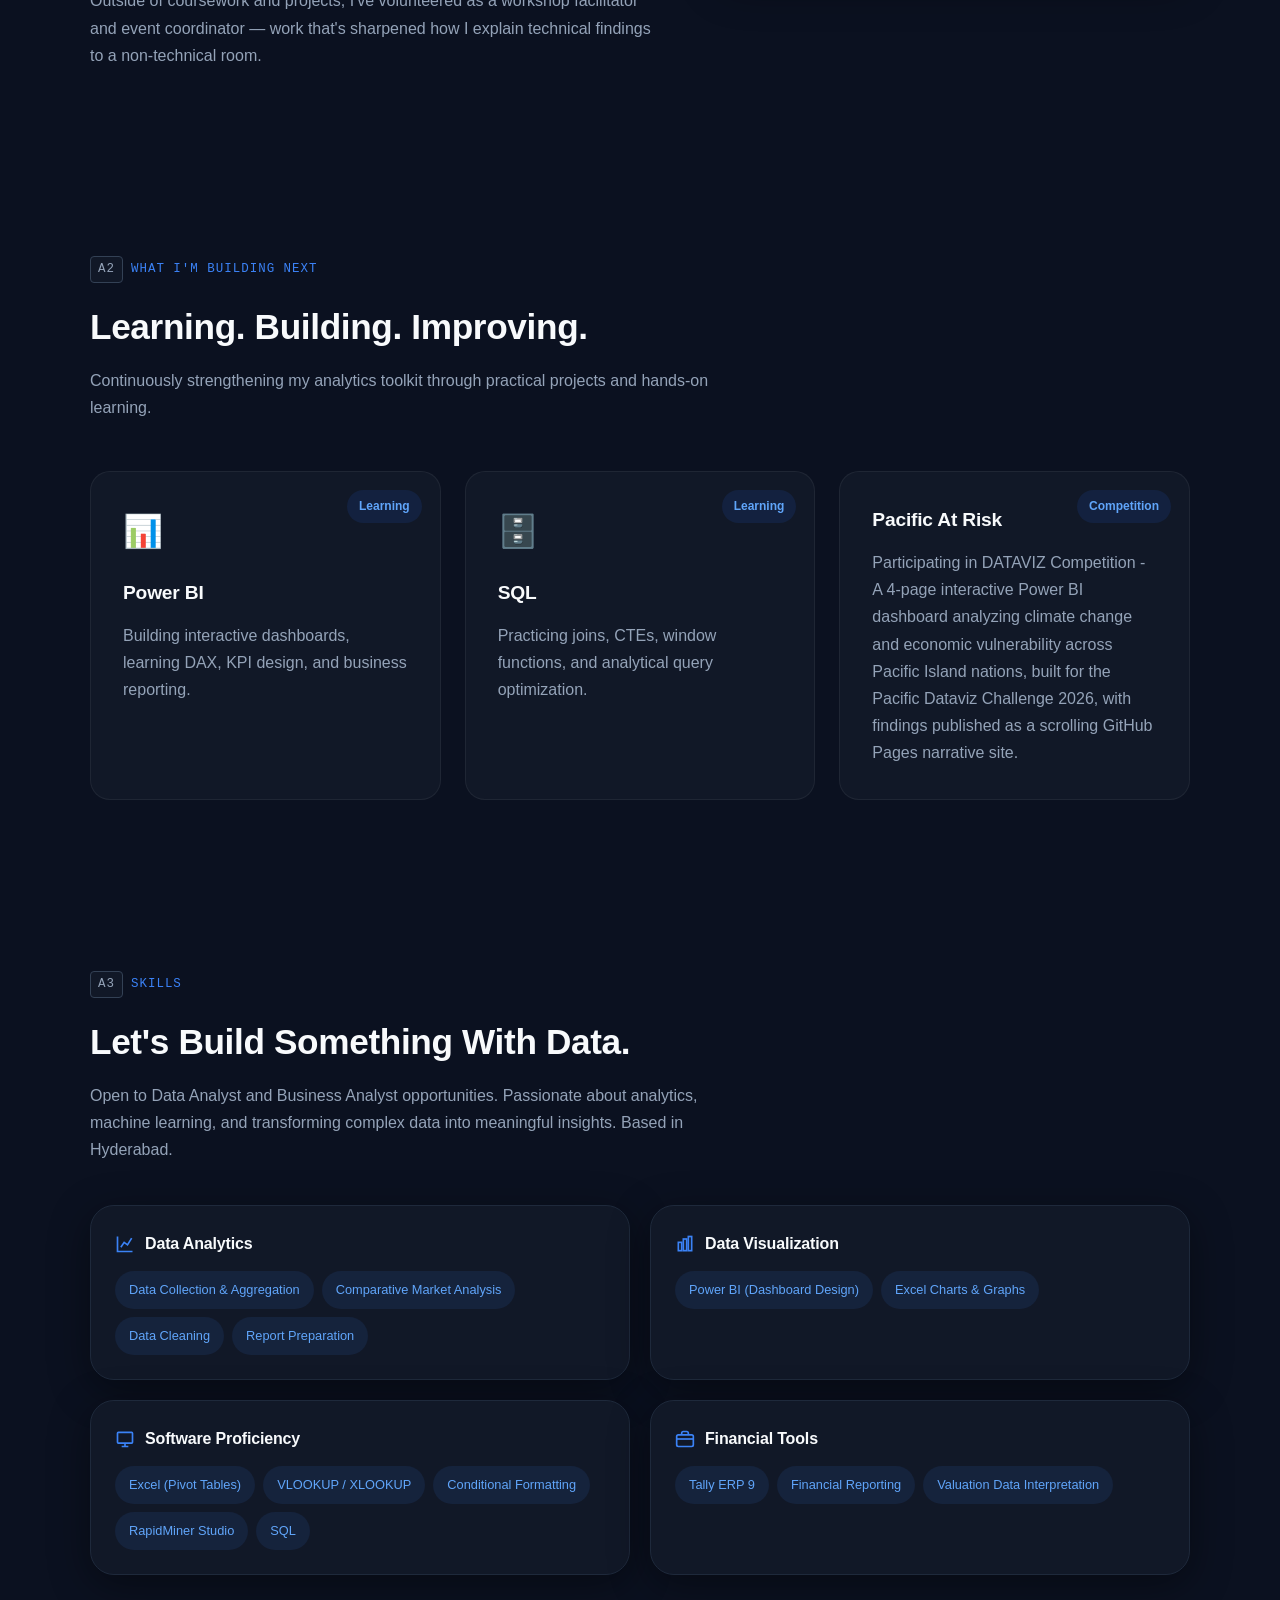
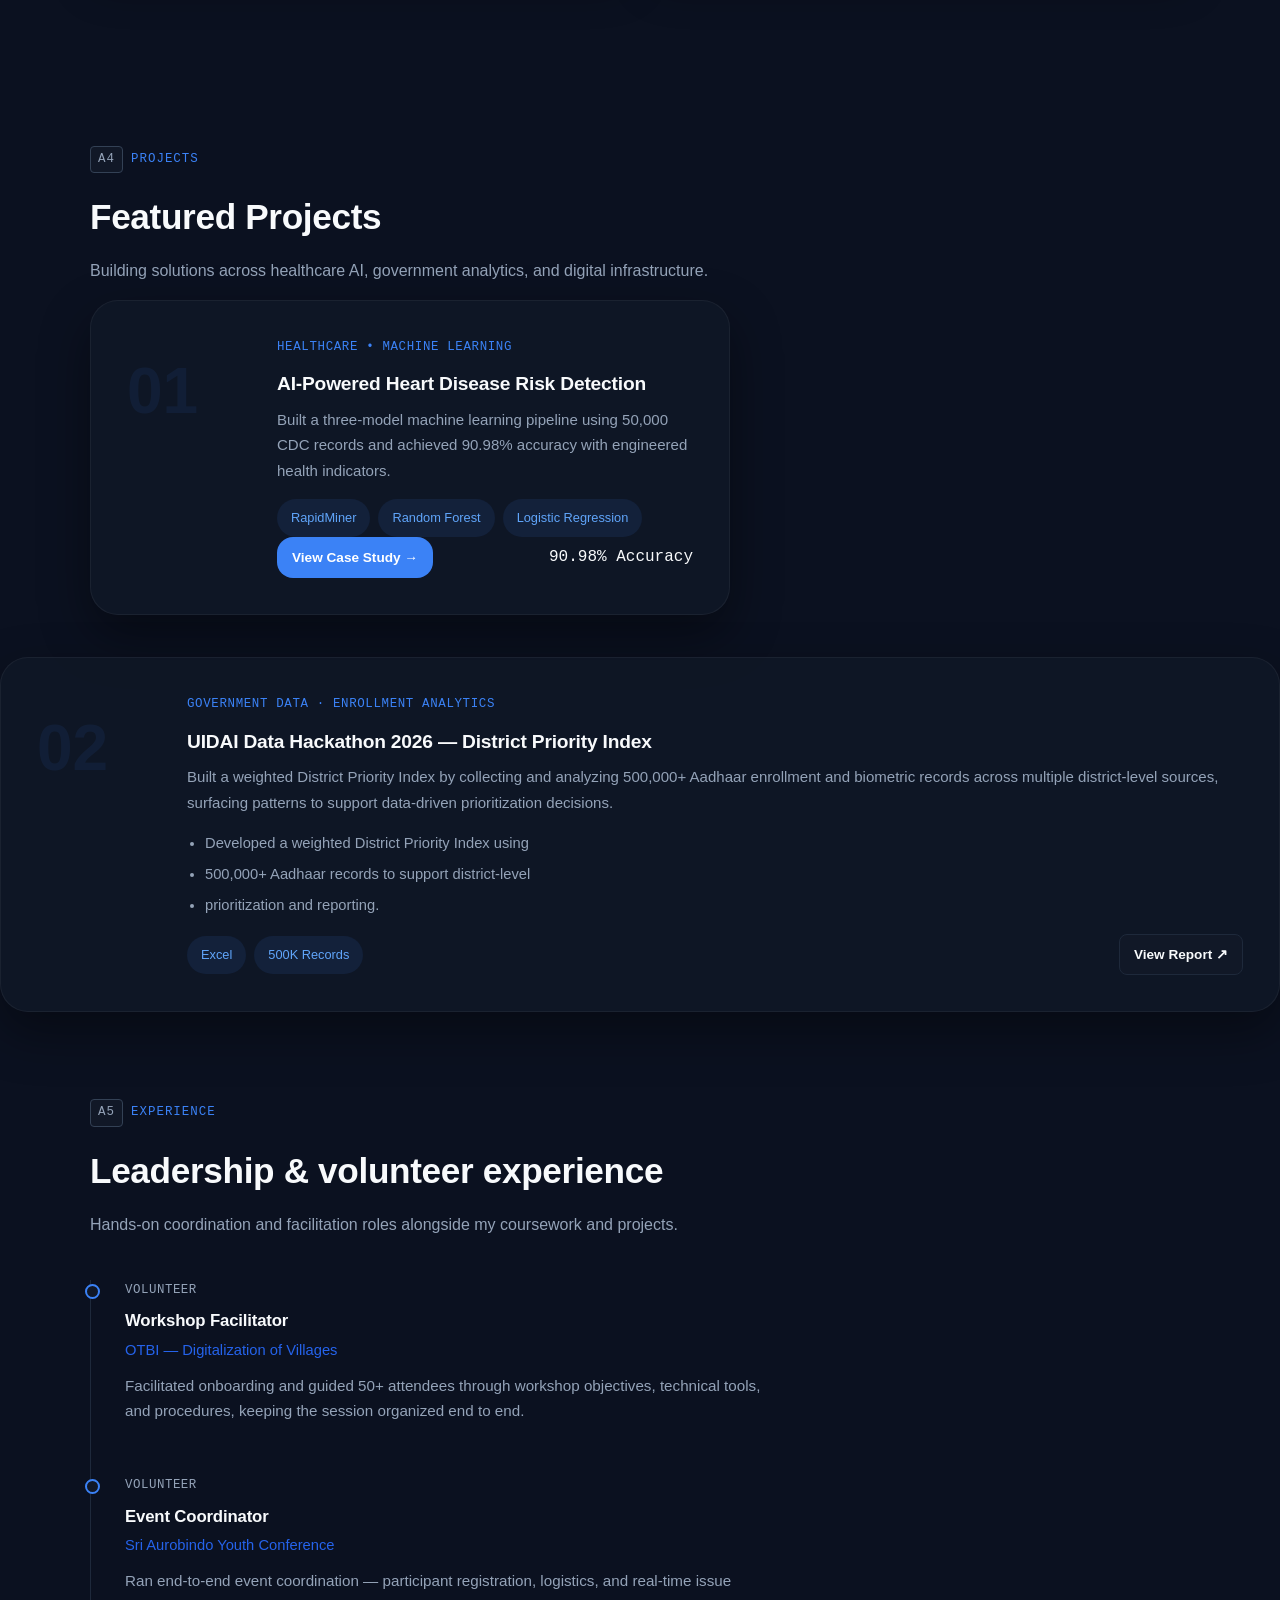
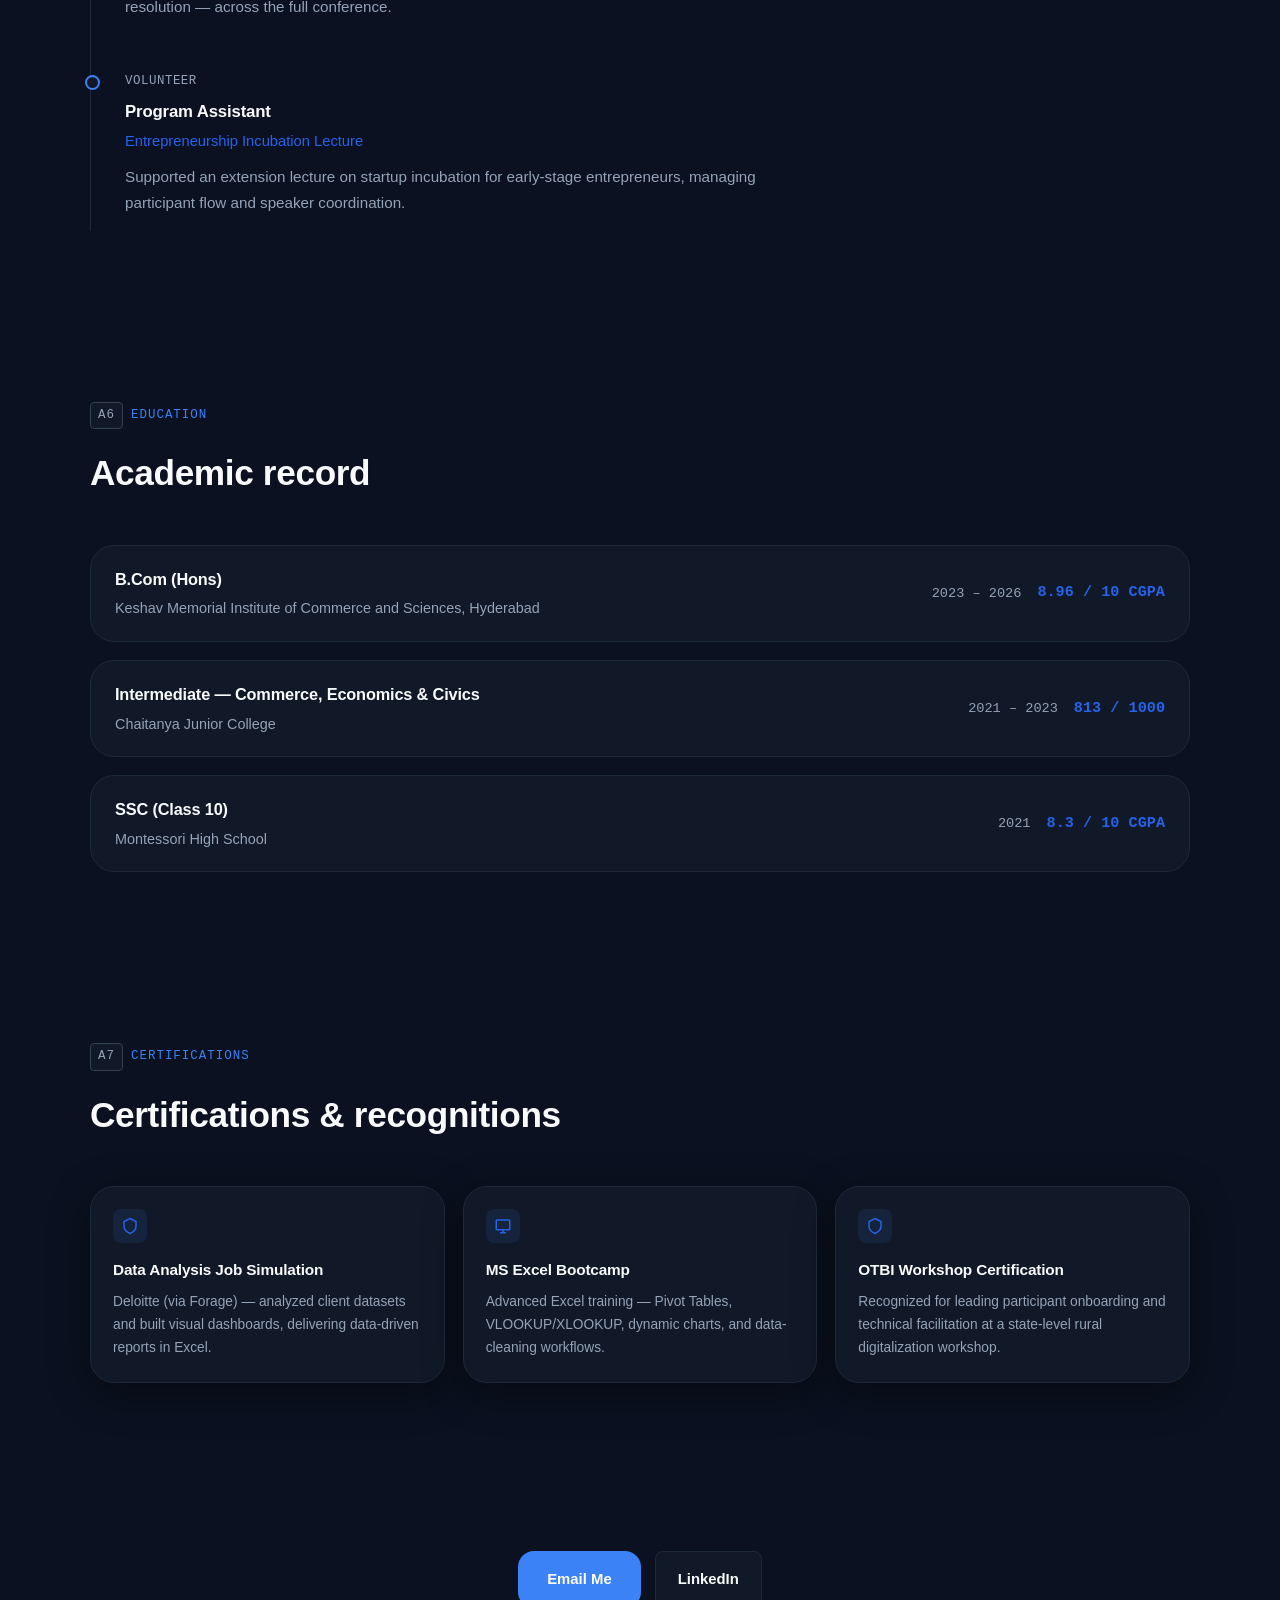
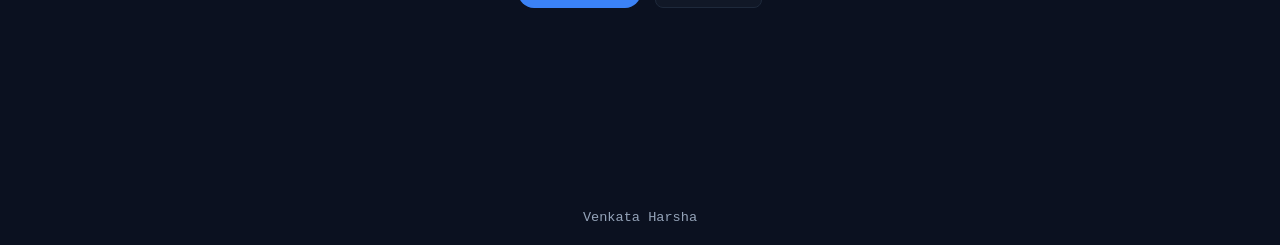
==== commit 6f9c6754: "Update index.html" ====
--- a/index.html
+++ b/index.html
@@ -334,7 +334,58 @@
       <div class="projects-grid">
 
         <article class="project-card reveal">
-          <div class="project-index">01</div>
+
+    <div class="project-index">
+        01
+    </div>
+
+    <div>
+
+        <div class="project-domain">
+            Healthcare • Machine Learning
+        </div>
+
+        <h3>
+            AI-Powered Heart Disease Risk Detection
+        </h3>
+
+        <p>
+            Built a three-model machine learning pipeline using
+            50,000 CDC records and achieved 90.98% accuracy with
+            engineered health indicators.
+        </p>
+
+        <div class="tag-list">
+
+            <span class="tag">RapidMiner</span>
+
+            <span class="tag">Random Forest</span>
+
+            <span class="tag">Logistic Regression</span>
+
+        </div>
+
+        <div class="project-foot">
+         <a class="btn btn-primary btn-sm" href="projects/heart-disease.html">
+         View Case Study →
+        </a>
+
+            <span class="mono">
+                90.98% Accuracy
+            </span>
+
+        </div>
+
+    </div>
+
+</article>
+</div><!-- /.projects-grid -->
+      </div><!-- /.section-head -->
+    </div><!-- /.wrap -->
+
+        
+        <article class="project-card reveal">
+          <div class="project-index">02</div>
           <div>
             <div class="project-domain">Government Data · Enrollment Analytics</div>
             <h3>UIDAI Data Hackathon 2026 — District Priority Index</h3>
@@ -355,57 +406,6 @@
           </div>
         </article>
 
-        <article class="project-card reveal">
-
-    <div class="project-index">
-        02
-    </div>
-
-    <div>
-
-        <div class="project-domain">
-            Healthcare • Machine Learning
-        </div>
-
-        <h3>
-            AI-Powered Heart Disease Risk Detection
-        </h3>
-
-        <p>
-            Built a three-model machine learning pipeline using
-            50,000 CDC records and achieved 90.98% accuracy with
-            engineered health indicators.
-        </p>
-
-        <div class="tag-list">
-
-            <span class="tag">RapidMiner</span>
-
-            <span class="tag">Random Forest</span>
-
-            <span class="tag">Logistic Regression</span>
-
-        </div>
-
-        <div class="project-foot">
-         <a class="btn btn-primary btn-sm" href="projects/heart-disease.html">
-         View Case Study →
-        </a>
-
-            <span class="mono">
-                90.98% Accuracy
-            </span>
-
-        </div>
-
-    </div>
-
-</article>
-</div><!-- /.projects-grid -->
-      </div><!-- /.section-head -->
-    </div><!-- /.wrap -->
-  </section>
-
   <!-- ============ EXPERIENCE ============ -->
   <section id="experience">
     <div class="wrap">
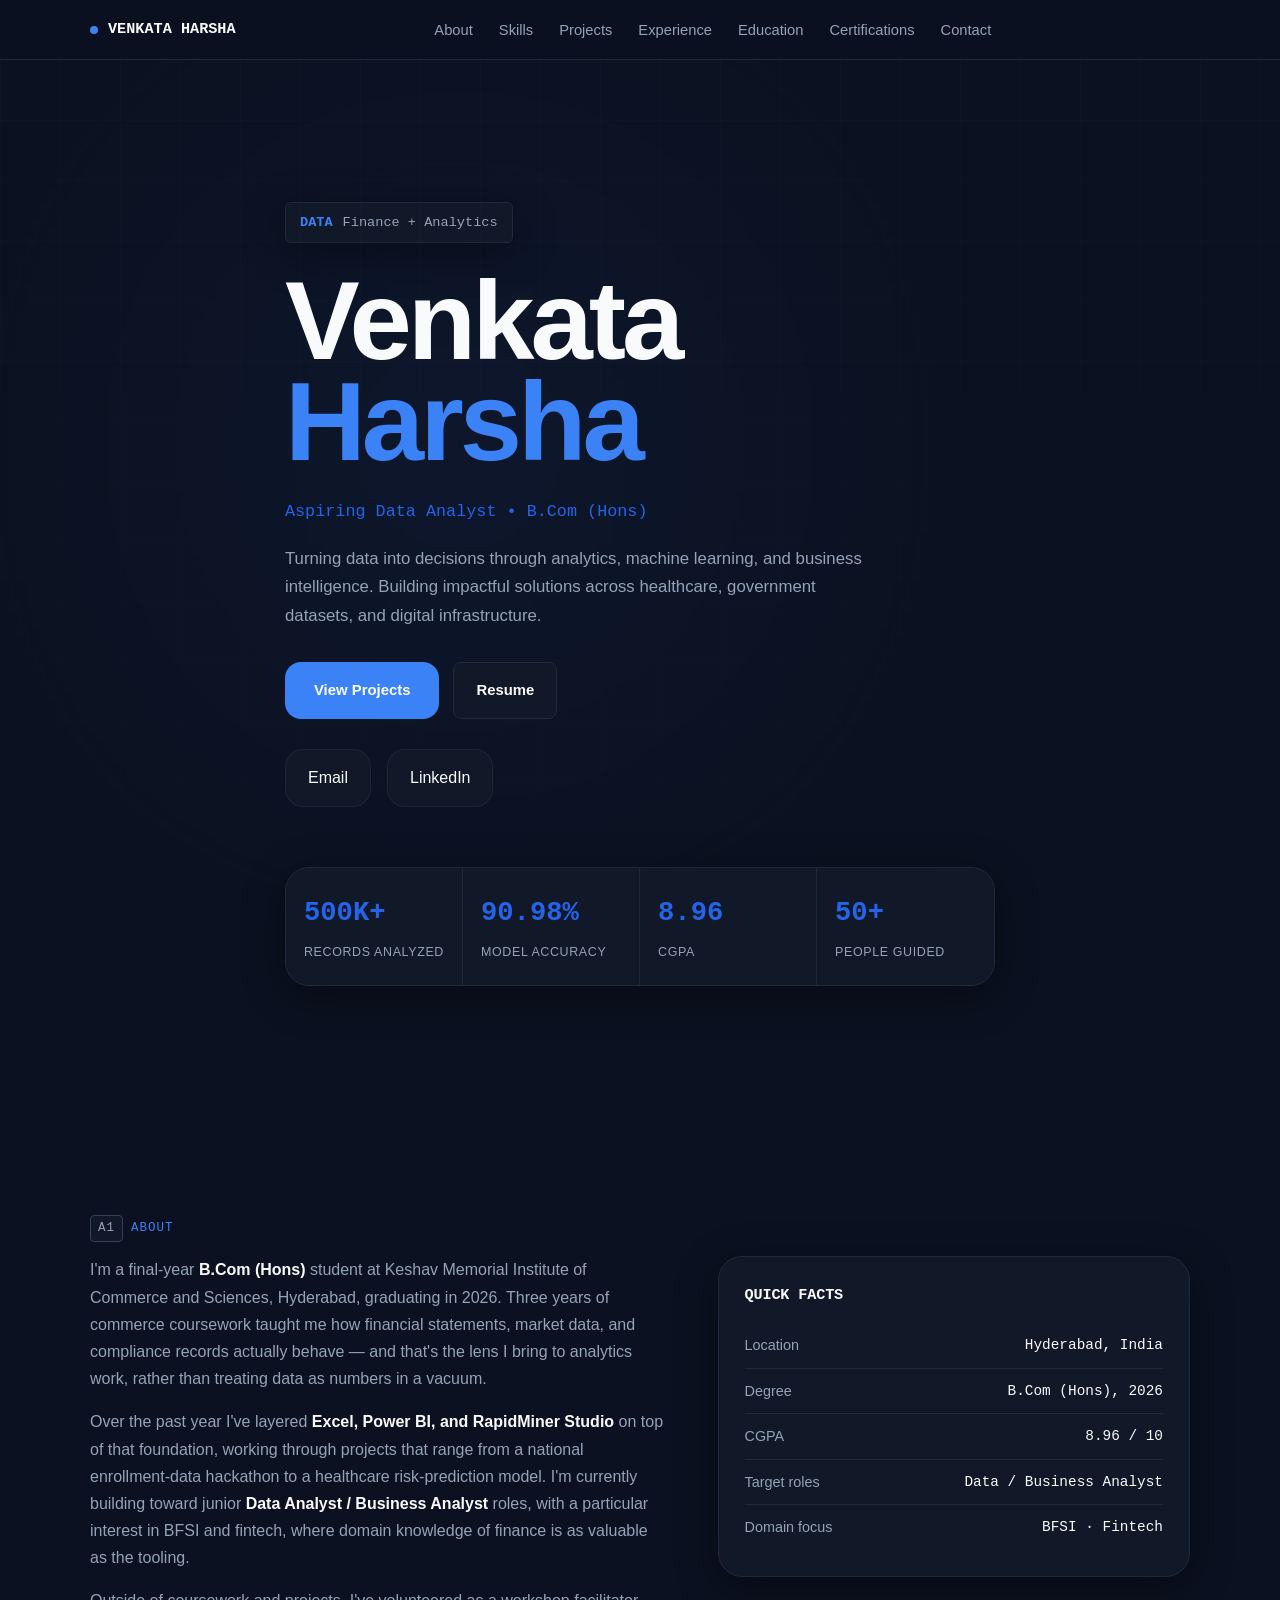
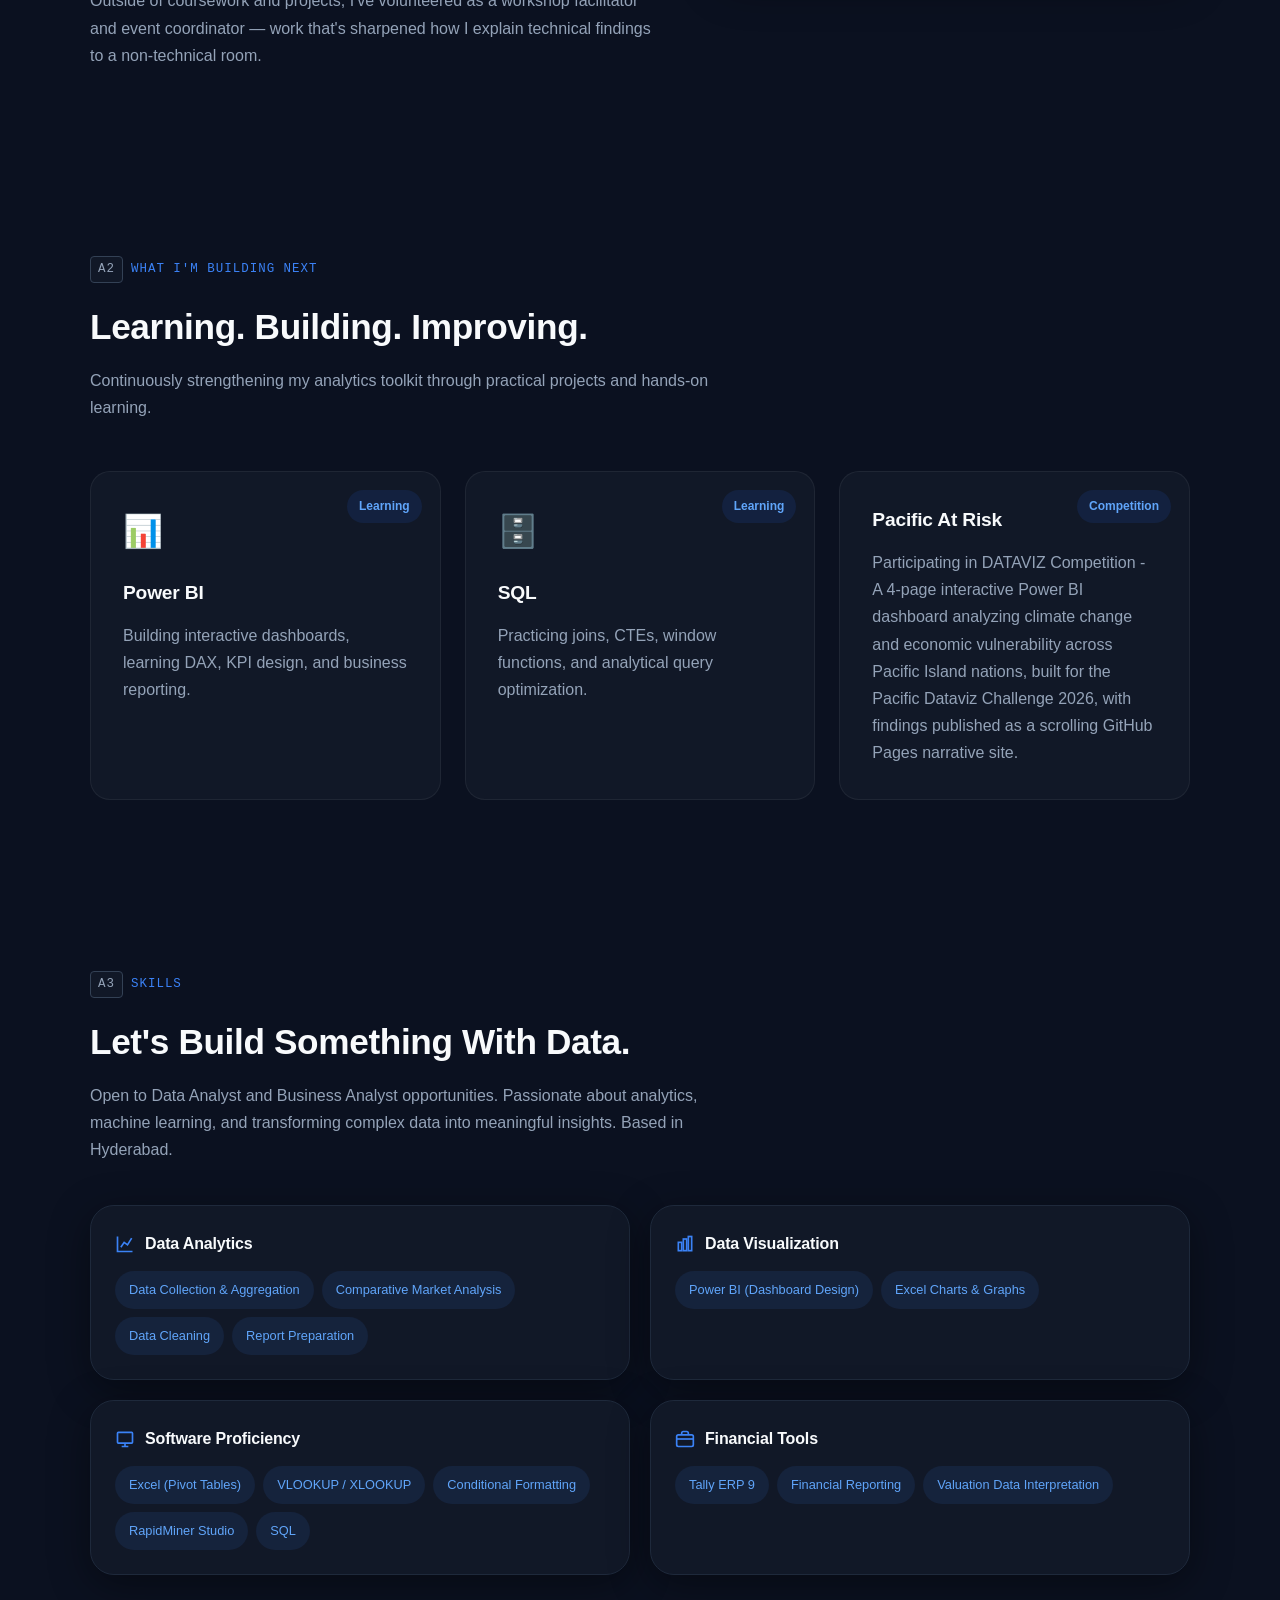
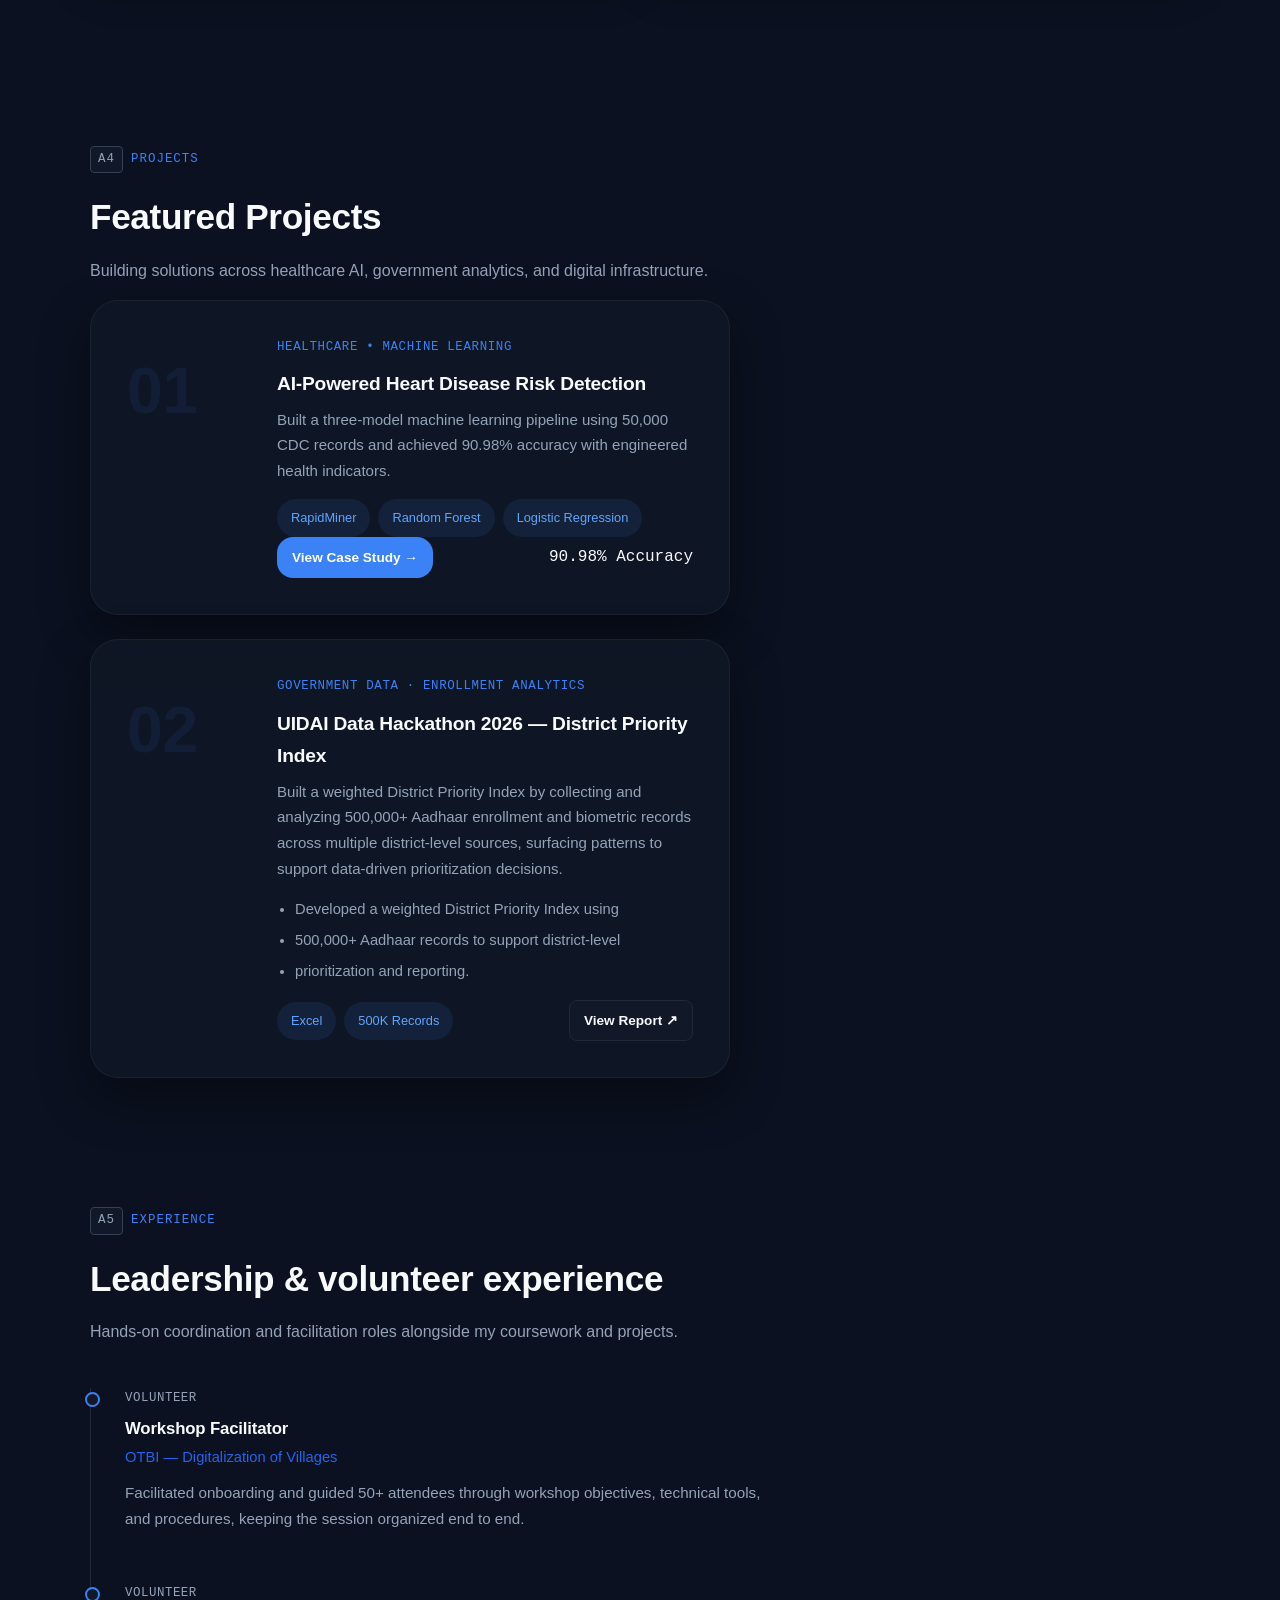
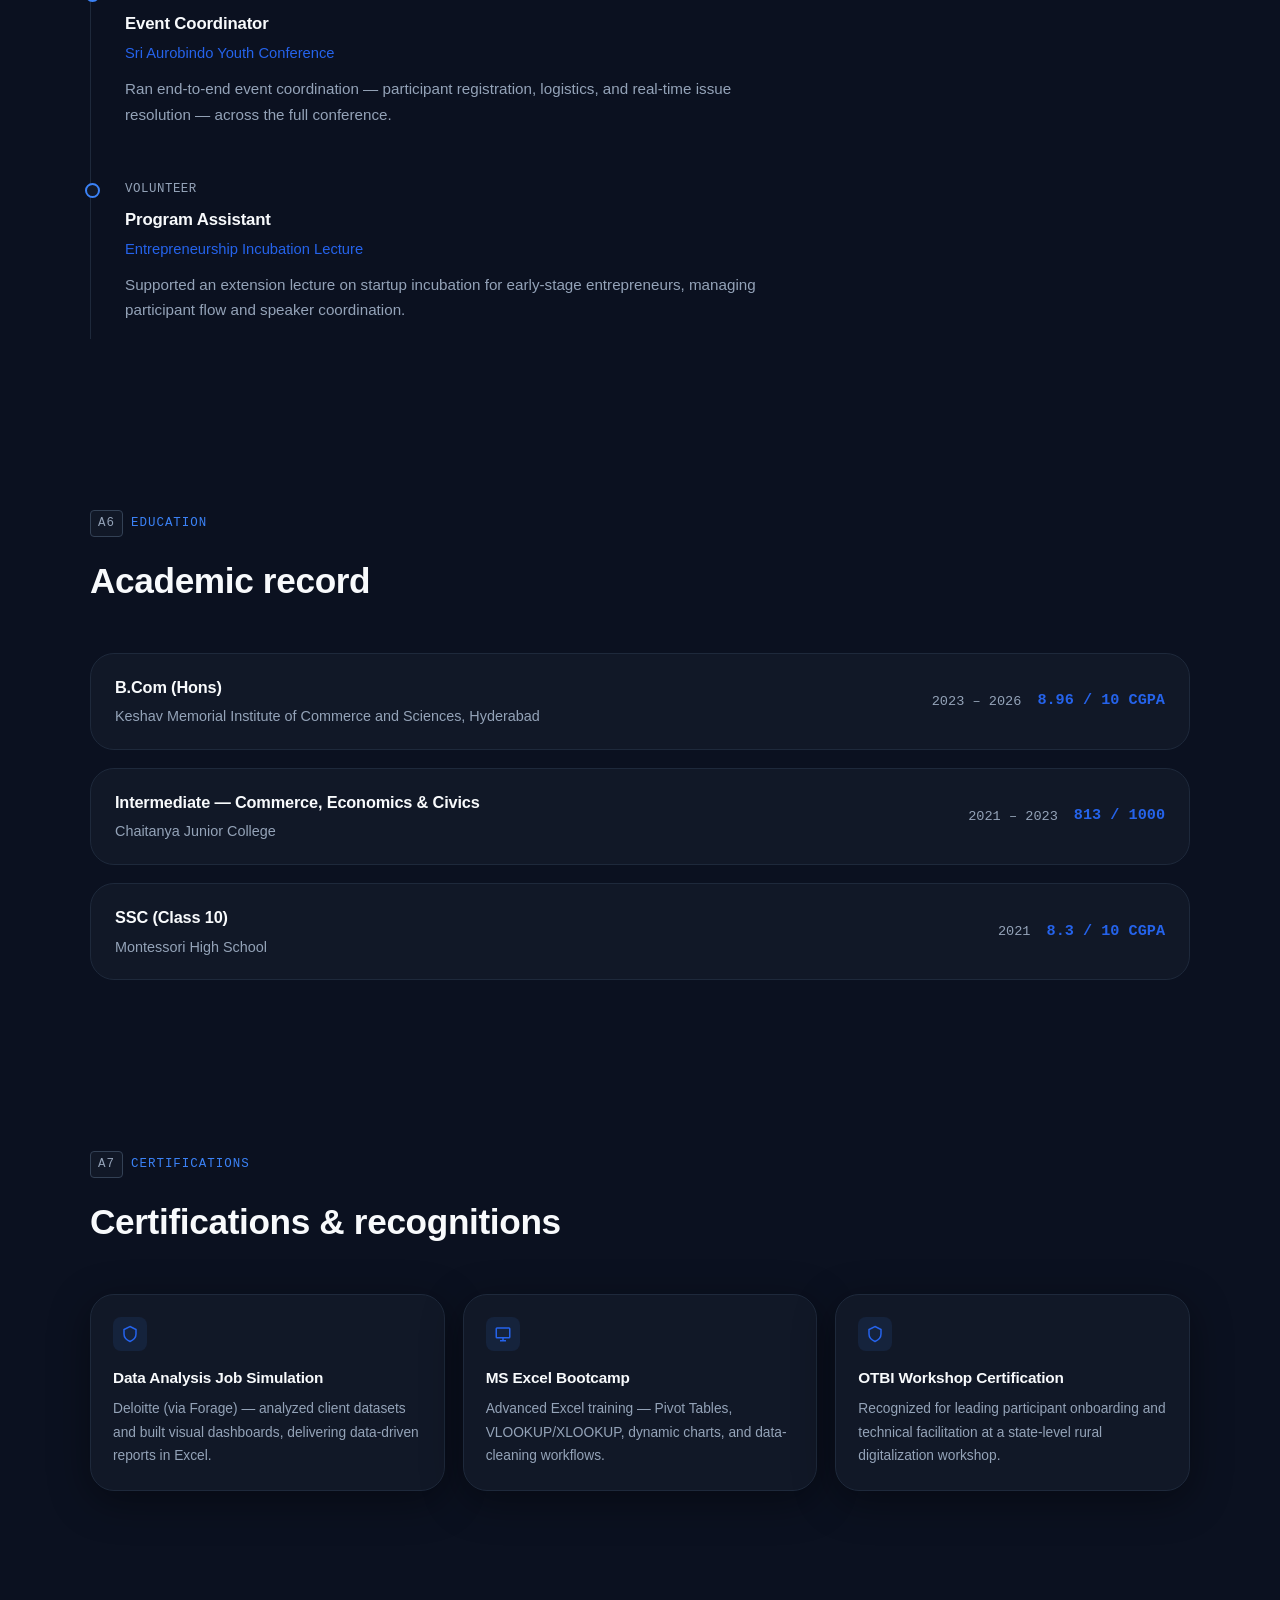
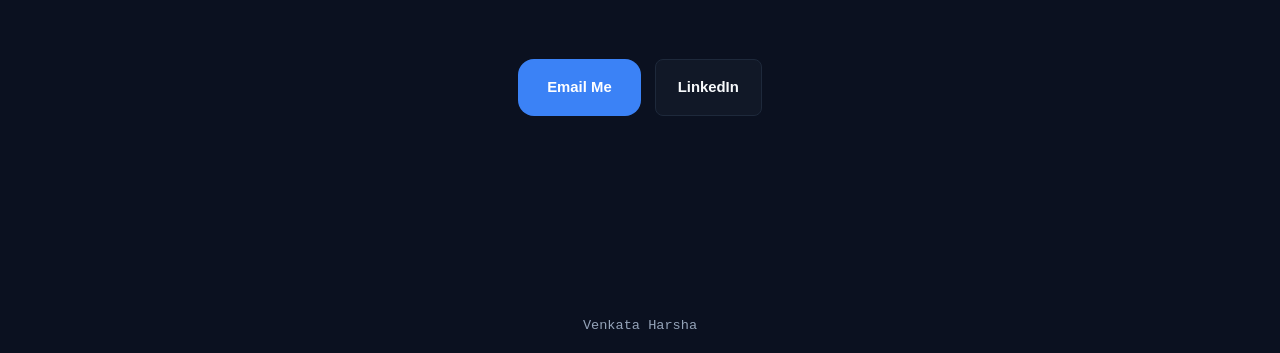
==== commit d27a21c0: "Update index.html" ====
--- a/index.html
+++ b/index.html
@@ -379,10 +379,6 @@
     </div>
 
 </article>
-</div><!-- /.projects-grid -->
-      </div><!-- /.section-head -->
-    </div><!-- /.wrap -->
-
         
         <article class="project-card reveal">
           <div class="project-index">02</div>
@@ -405,6 +401,10 @@
             </div>
           </div>
         </article>
+        </div><!-- /.projects-grid -->
+      </div><!-- /.section-head -->
+    </div><!-- /.wrap -->
+
 
   <!-- ============ EXPERIENCE ============ -->
   <section id="experience">
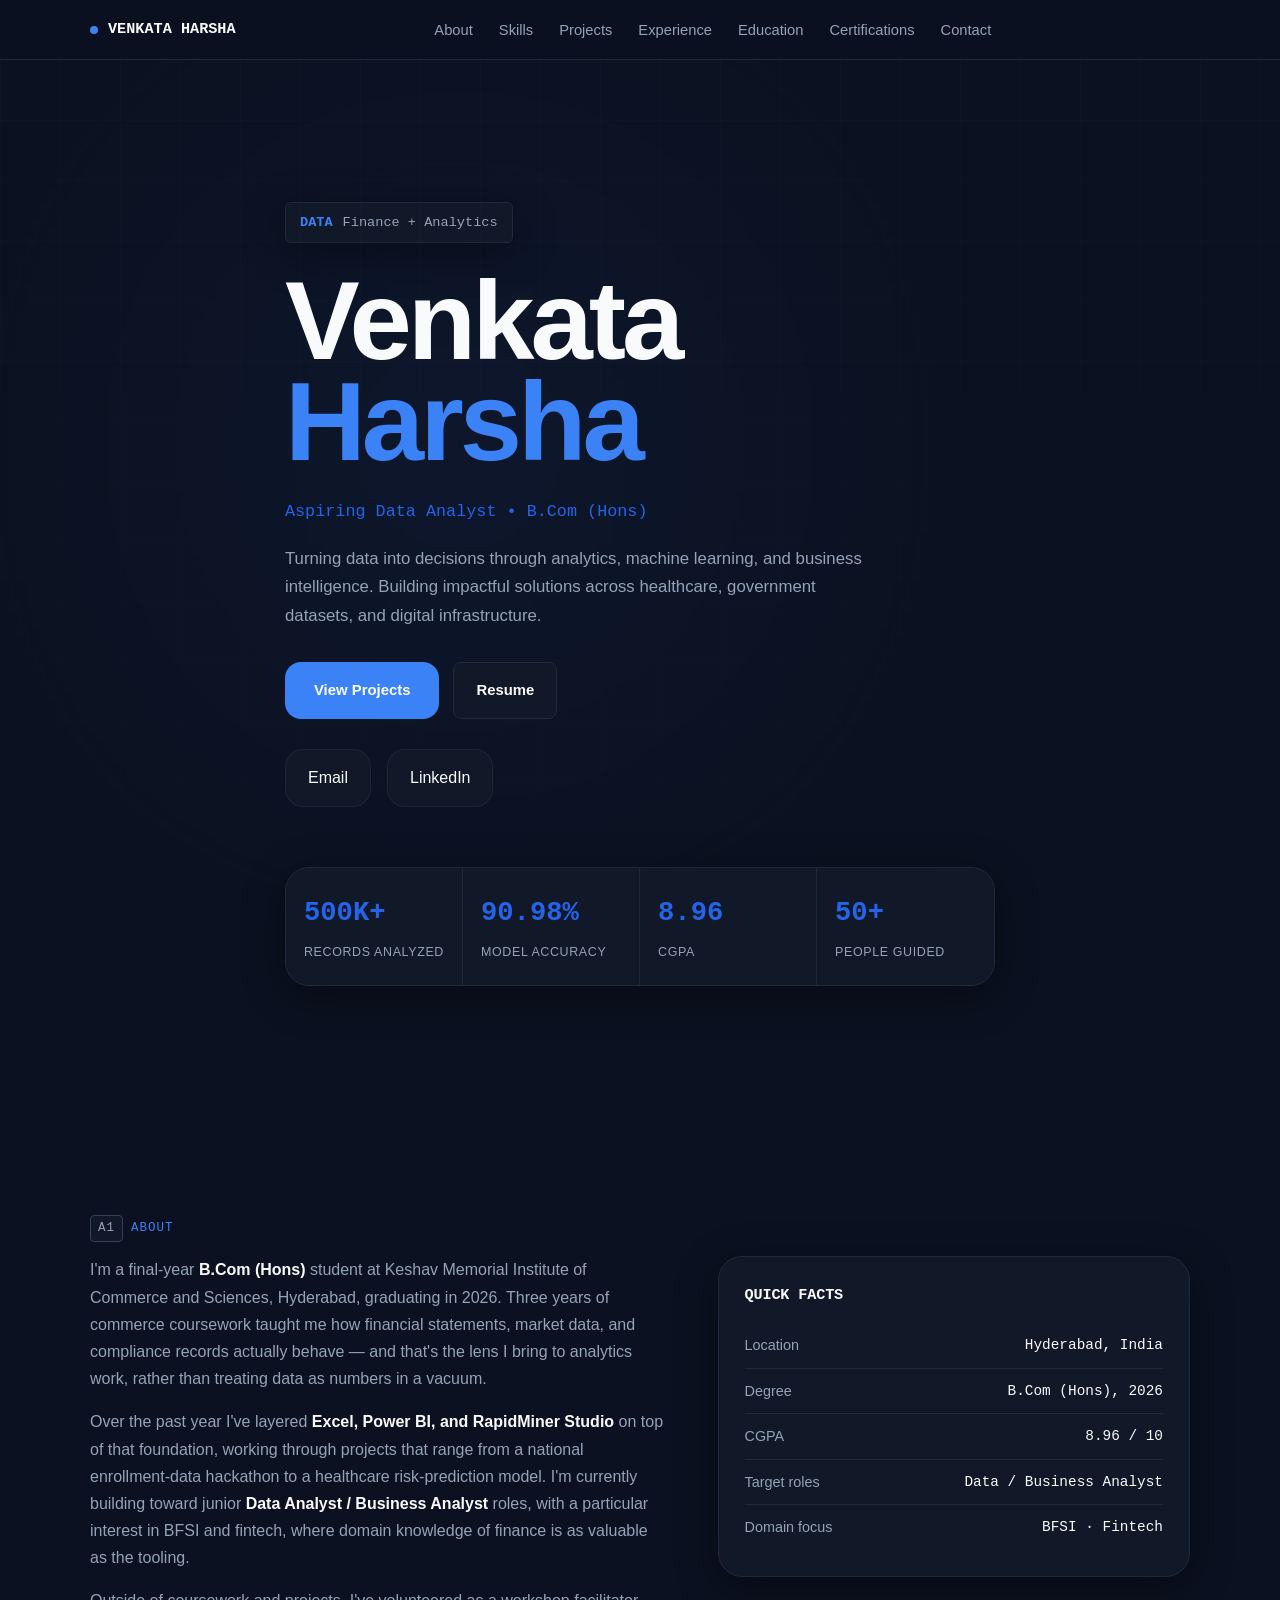
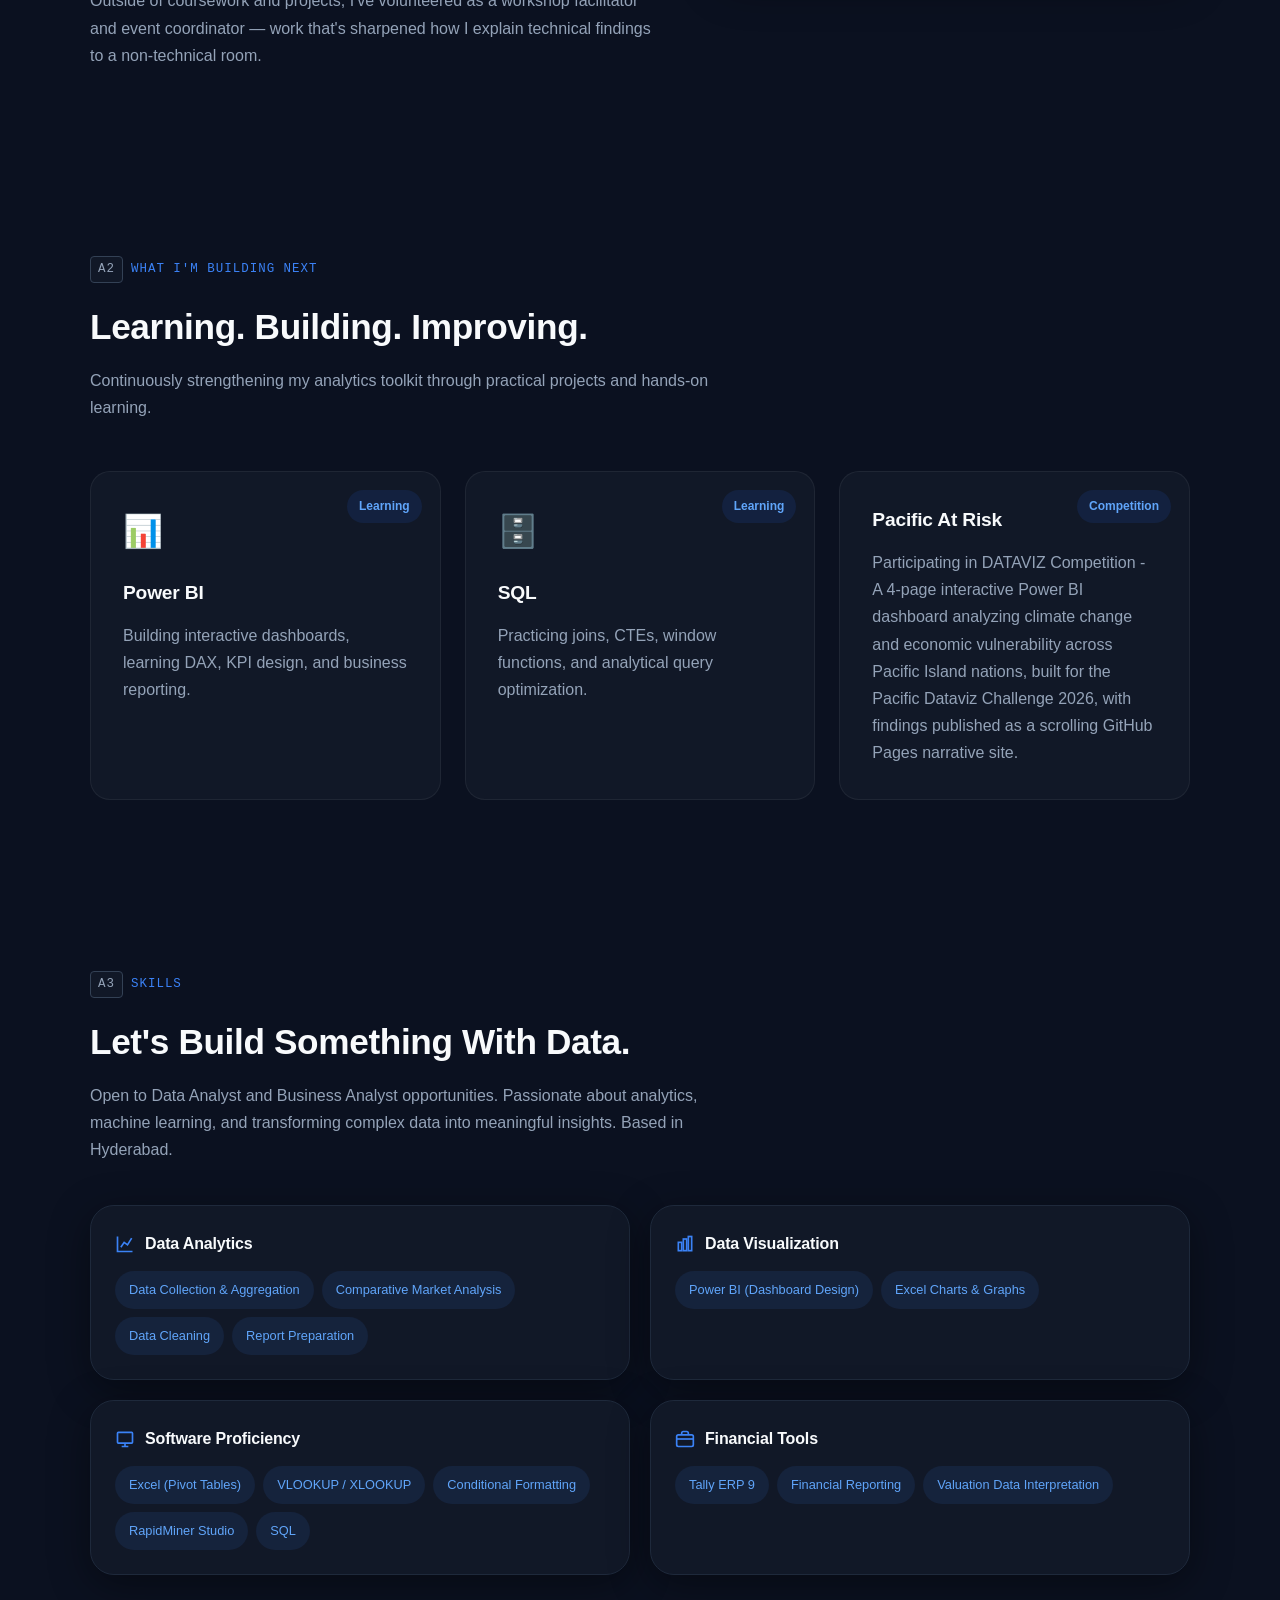
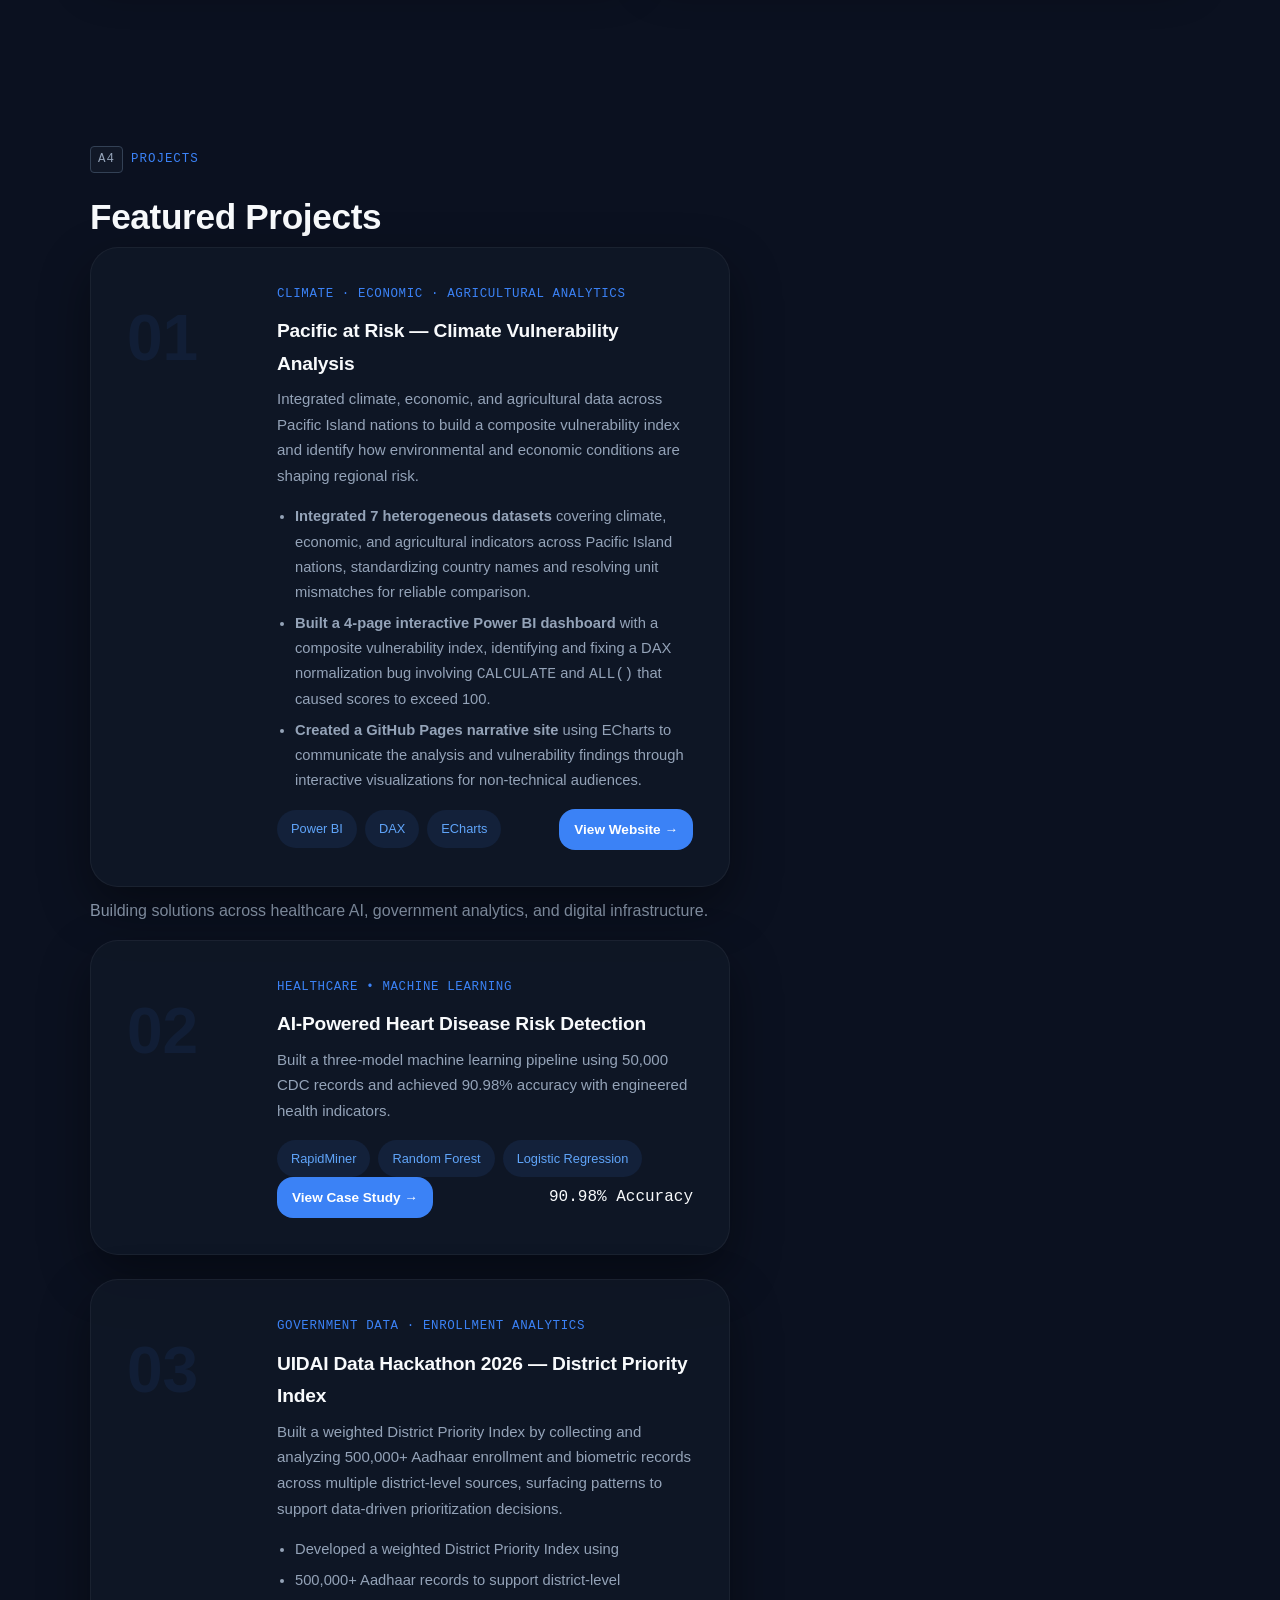
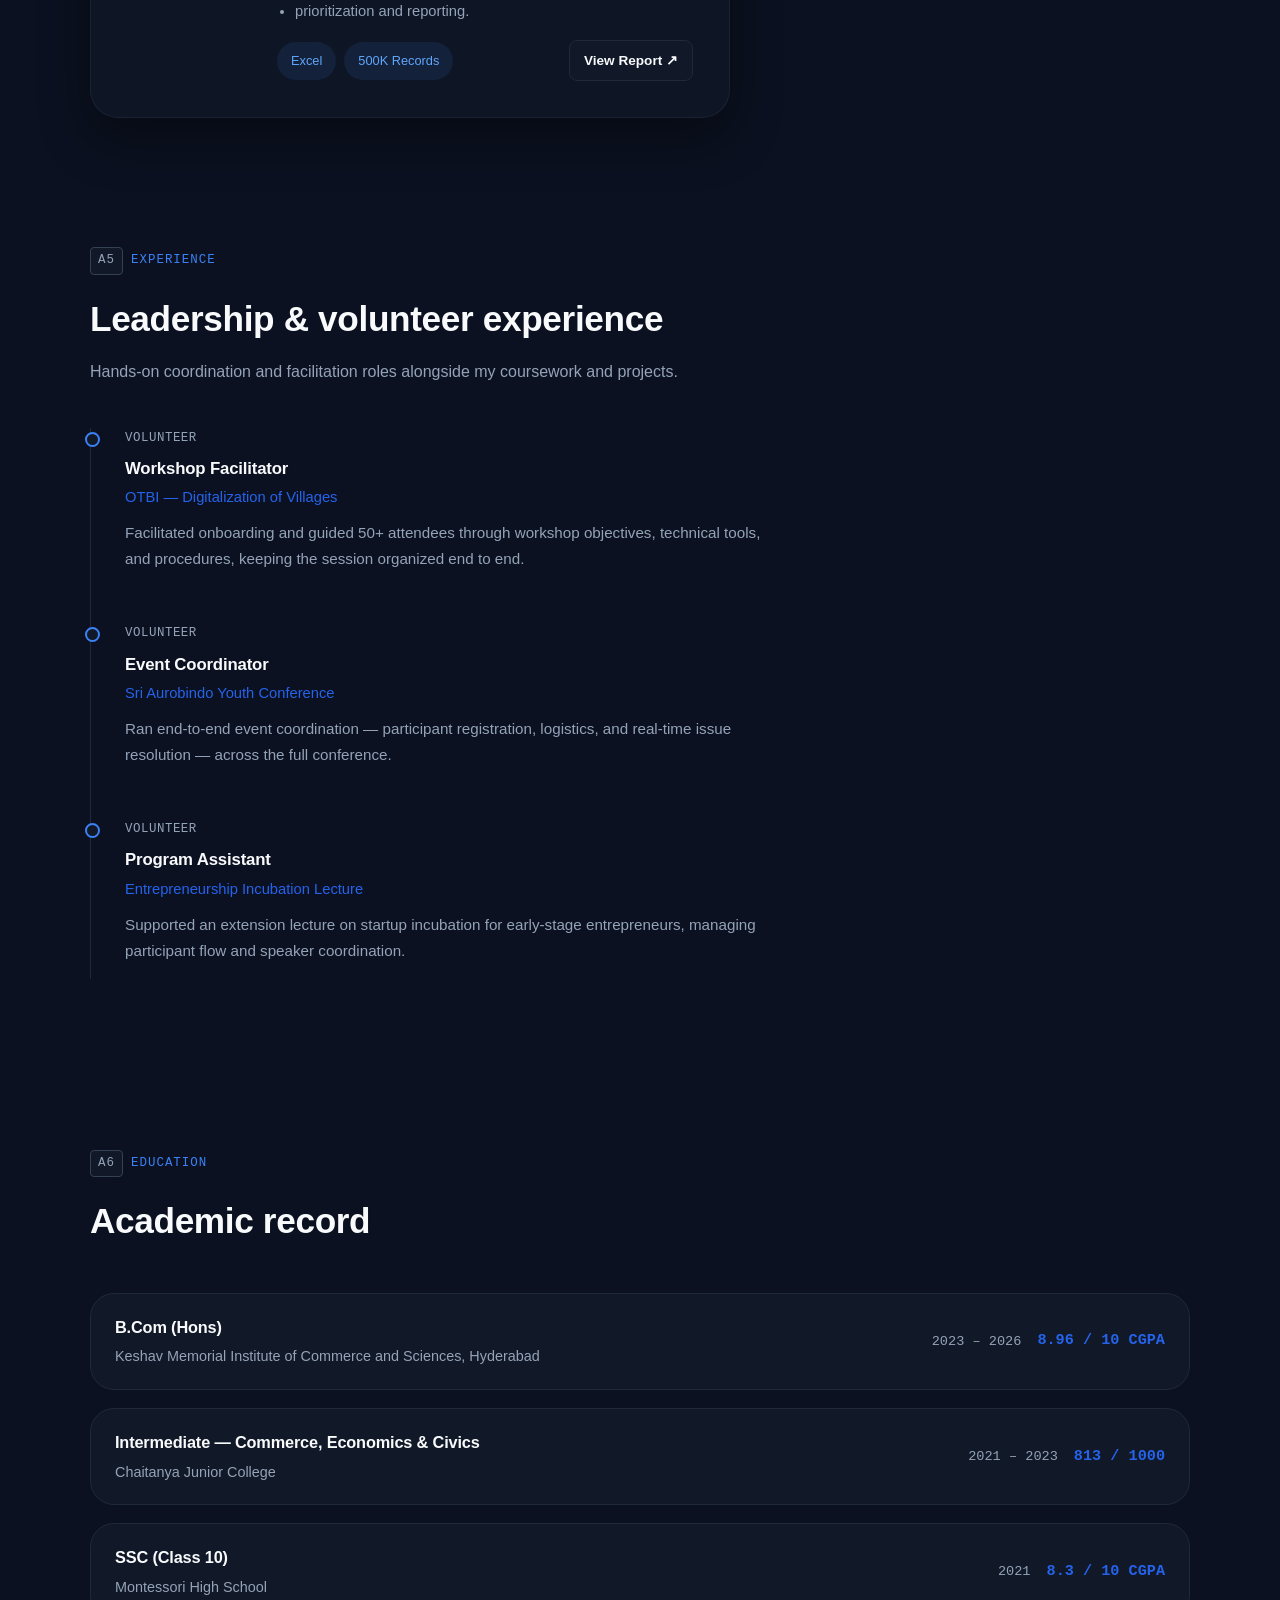
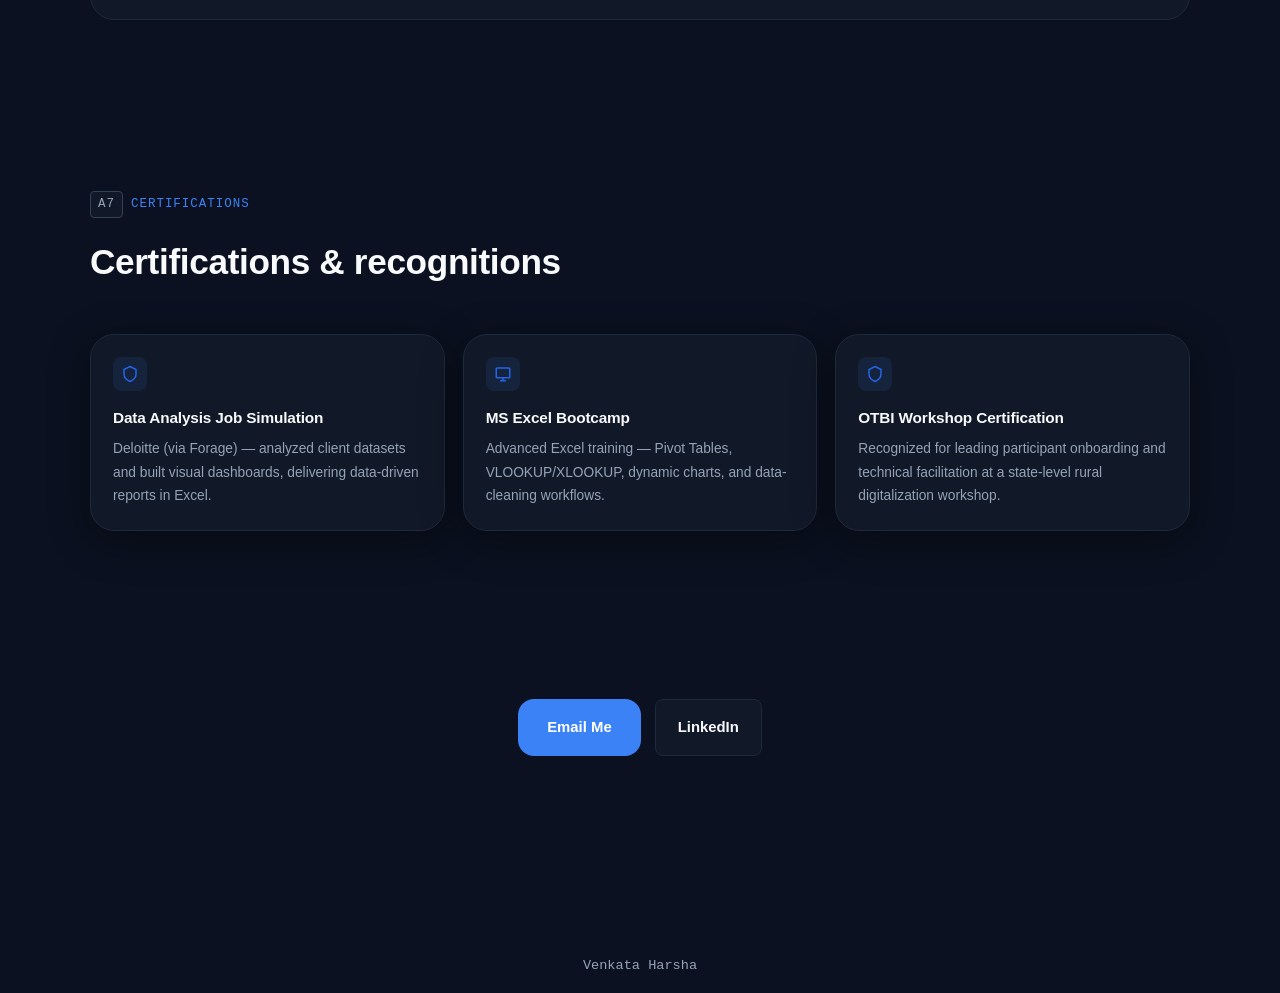
==== commit 17992b81: "Update index.html" ====
--- a/index.html
+++ b/index.html
@@ -321,11 +321,64 @@
 
 
   <!-- ============ PROJECTS ============ -->
+
+
+  
   <section id="projects">
     <div class="wrap">
       <div class="cell-label"><span class="ref">A4</span> Projects</div>
       <div class="section-head reveal">
         <h2>Featured Projects</h2>
+
+        
+<article class="project-card reveal">
+  <div class="project-index">01</div>
+  <div>
+    <div class="project-domain">Climate · Economic · Agricultural Analytics</div>
+    <h3>Pacific at Risk — Climate Vulnerability Analysis</h3>
+
+    <p>
+      Integrated climate, economic, and agricultural data across Pacific Island
+      nations to build a composite vulnerability index and identify how
+      environmental and economic conditions are shaping regional risk.
+    </p>
+    
+<ul>
+  <li>
+    <strong>Integrated 7 heterogeneous datasets</strong> covering climate,
+    economic, and agricultural indicators across Pacific Island nations,
+    standardizing country names and resolving unit mismatches for reliable comparison.
+  </li>
+
+  <li>
+    <strong>Built a 4-page interactive Power BI dashboard</strong> with a composite
+    vulnerability index, identifying and fixing a DAX normalization bug involving
+    <code>CALCULATE</code> and <code>ALL()</code> that caused scores to exceed 100.
+  </li>
+
+  <li>
+    <strong>Created a GitHub Pages narrative site</strong> using ECharts to
+    communicate the analysis and vulnerability findings through interactive
+    visualizations for non-technical audiences.
+  </li>
+</ul>
+
+    <div class="project-foot">
+      <div class="tag-list">
+        <span class="tag">Power BI</span>
+        <span class="tag">DAX</span>
+        <span class="tag">ECharts</span>
+      </div>
+ <div class="project-foot">
+         <a class="btn btn-primary btn-sm" href="projects/Dataviz.html">
+         View Website →
+        </a>
+      
+    </div>
+  </div>
+</article>
+
+
 
 <p>
 Building solutions across healthcare AI,
@@ -336,7 +389,7 @@
         <article class="project-card reveal">
 
     <div class="project-index">
-        01
+        02
     </div>
 
     <div>
@@ -381,7 +434,7 @@
 </article>
         
         <article class="project-card reveal">
-          <div class="project-index">02</div>
+          <div class="project-index">03</div>
           <div>
             <div class="project-domain">Government Data · Enrollment Analytics</div>
             <h3>UIDAI Data Hackathon 2026 — District Priority Index</h3>
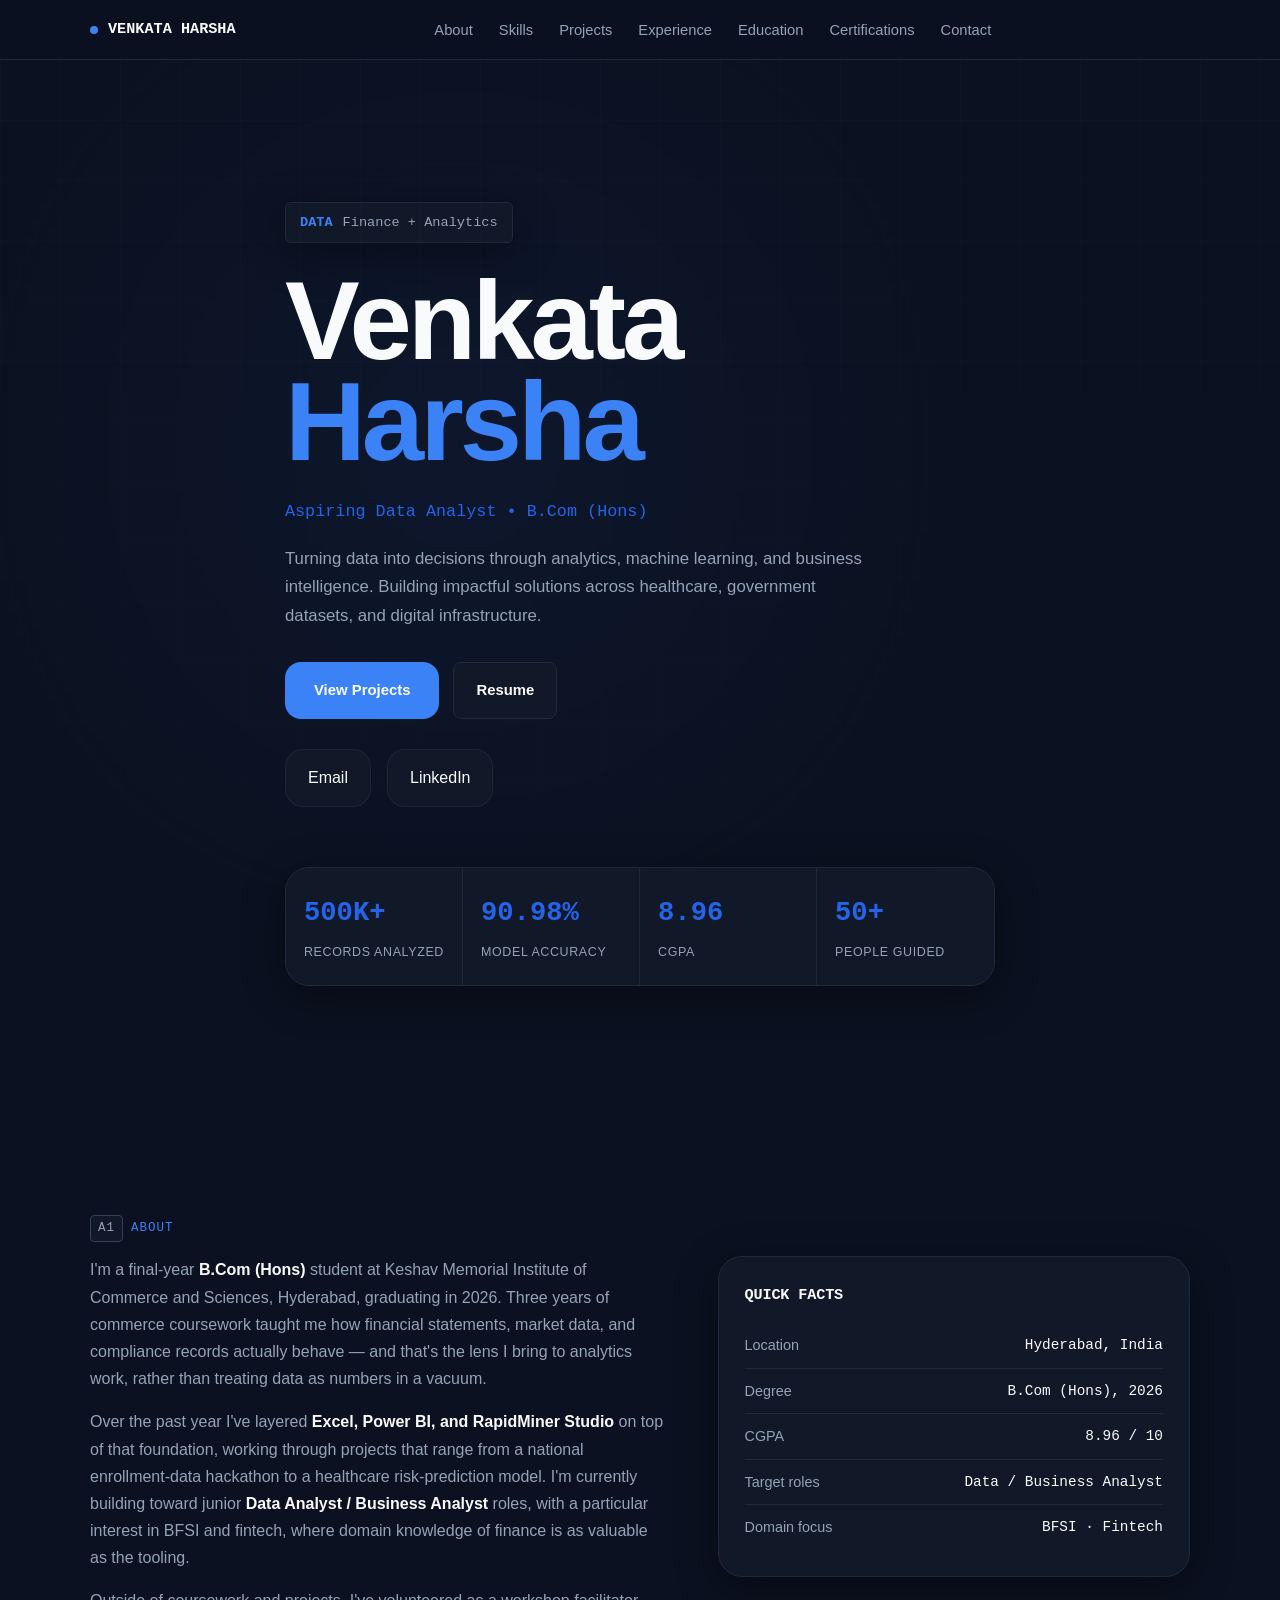
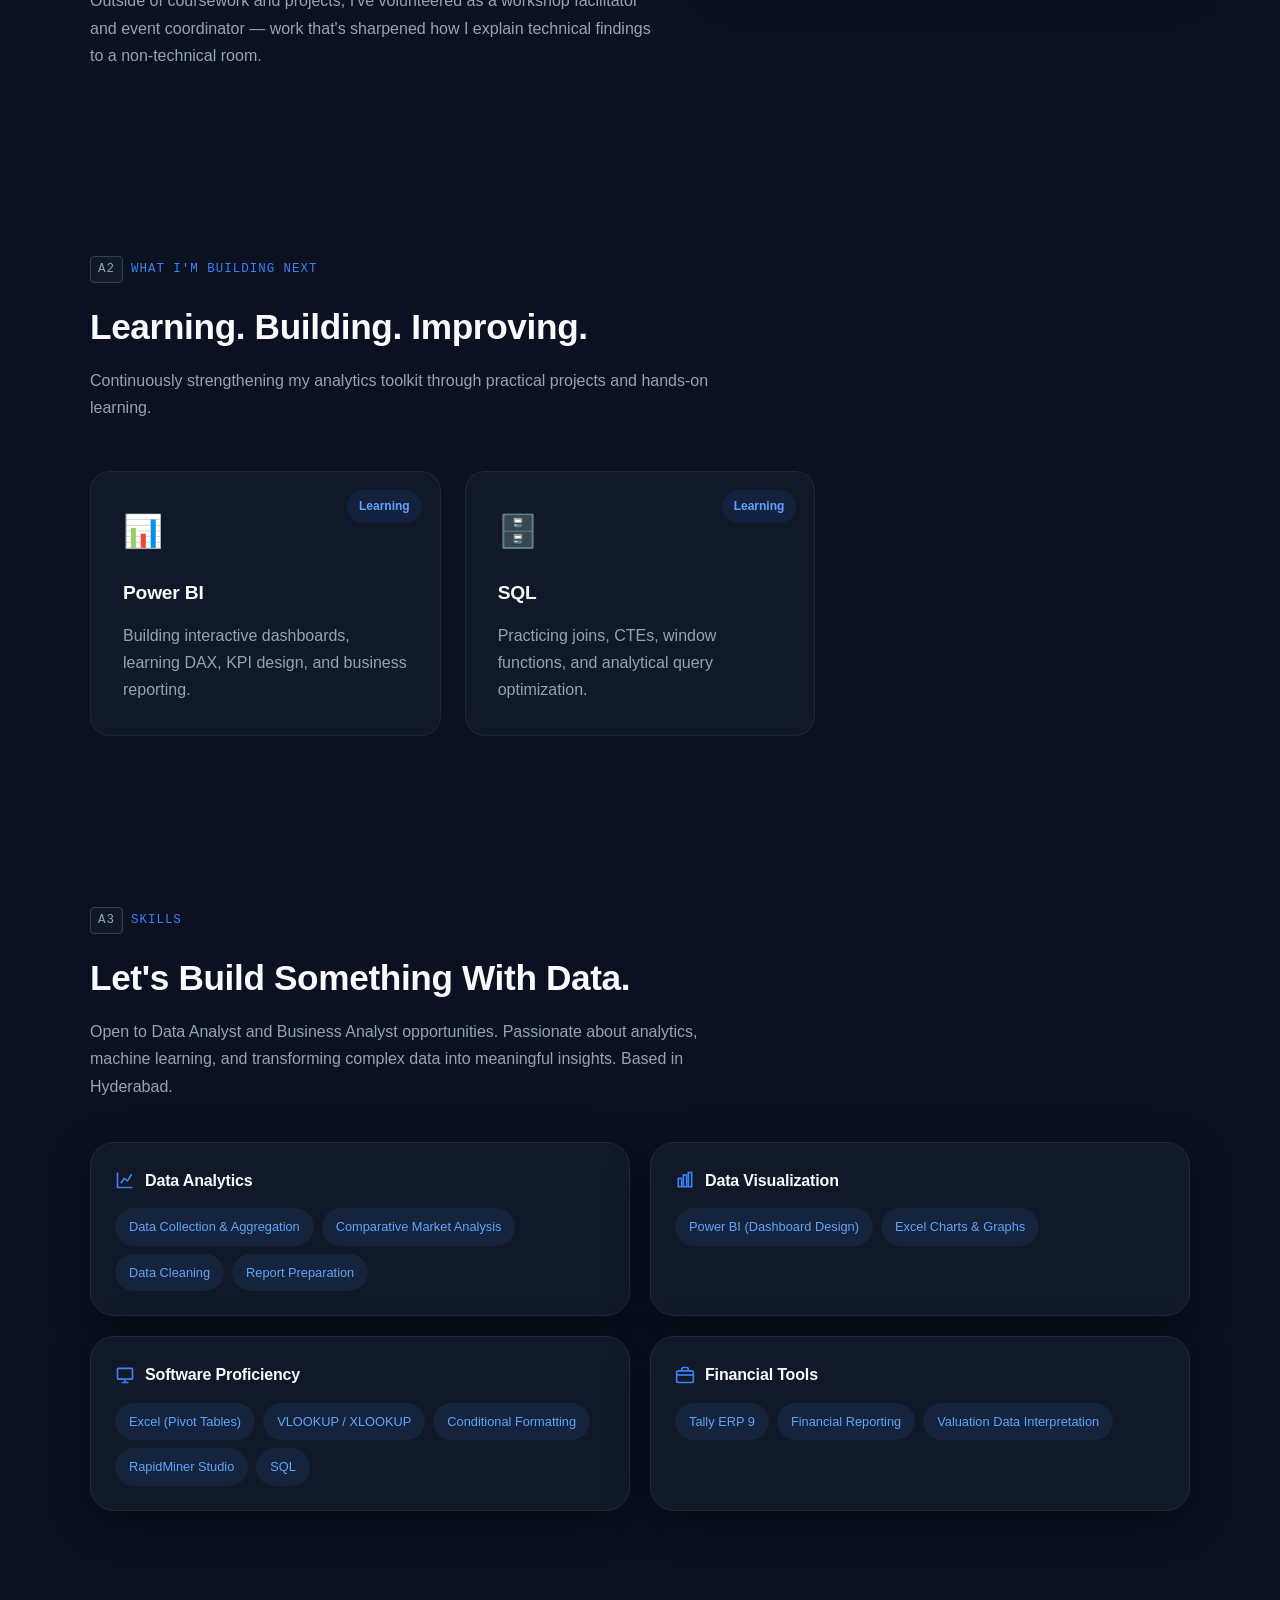
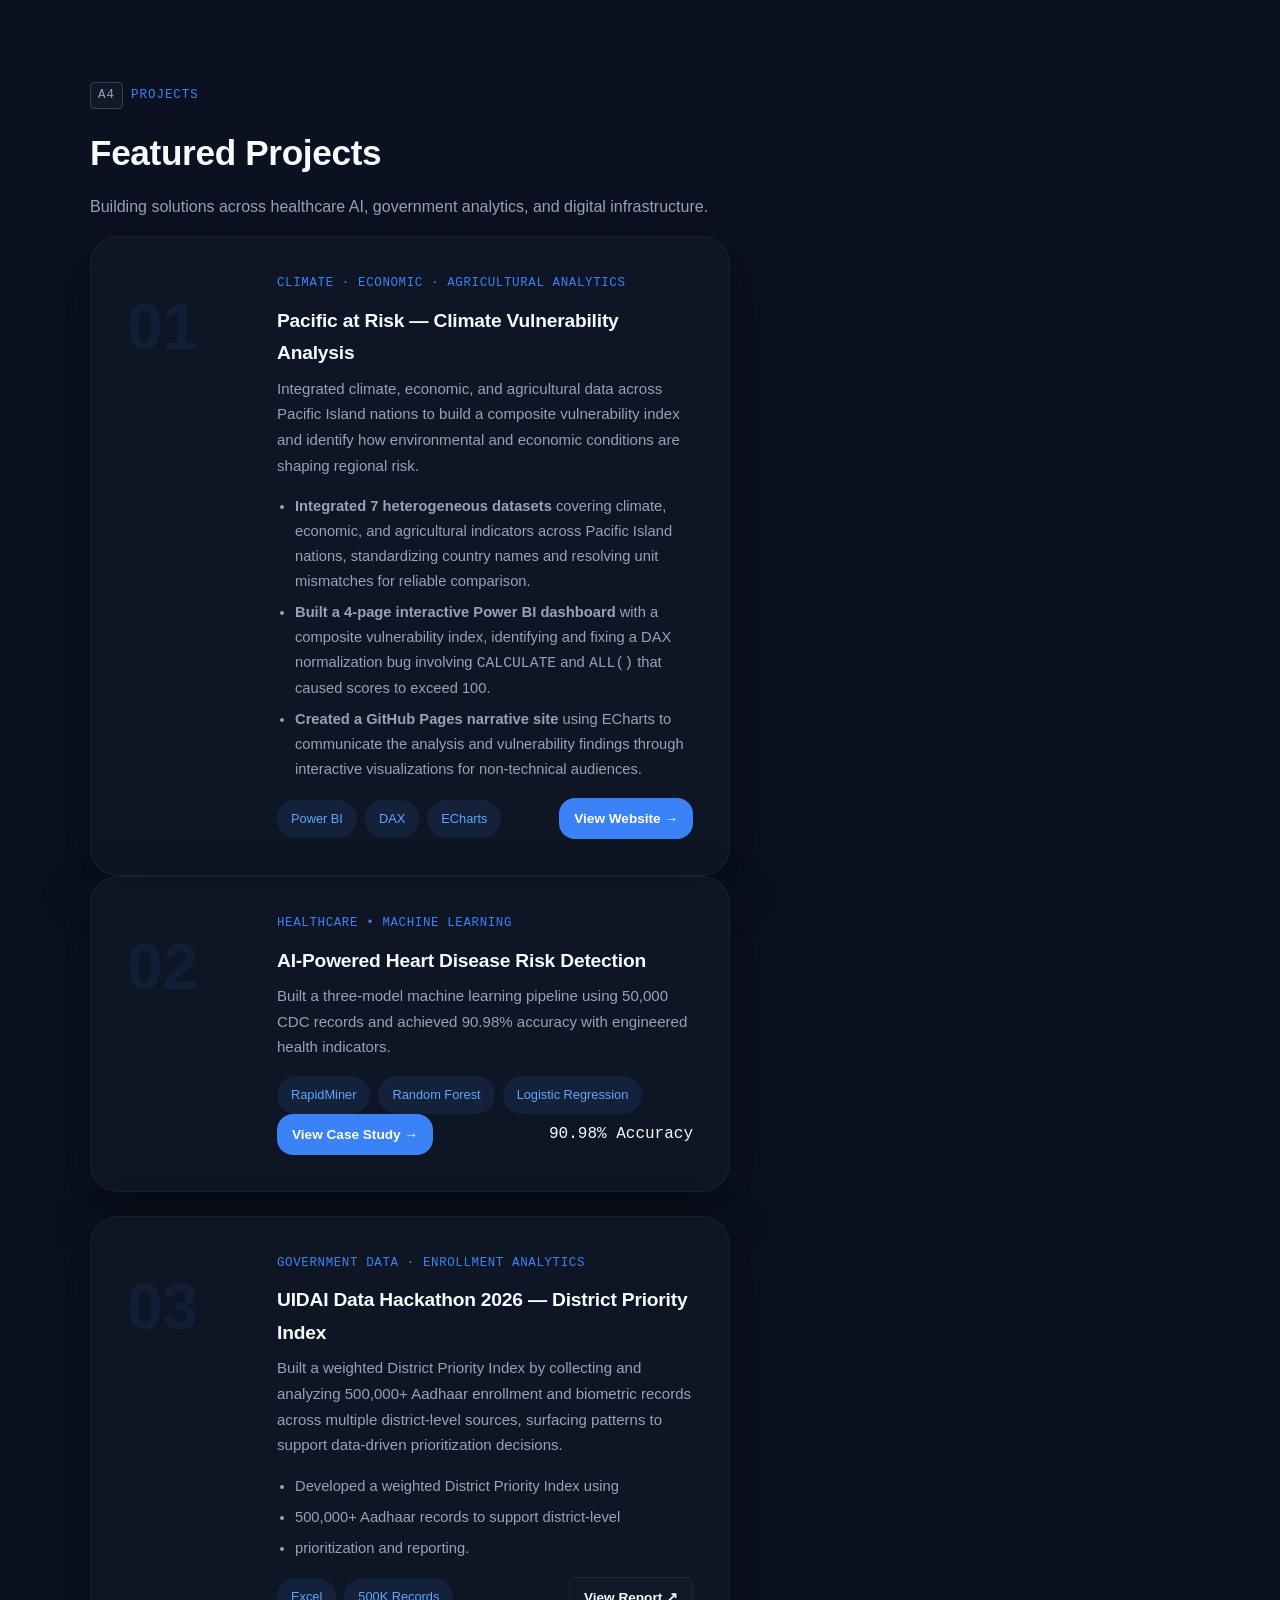
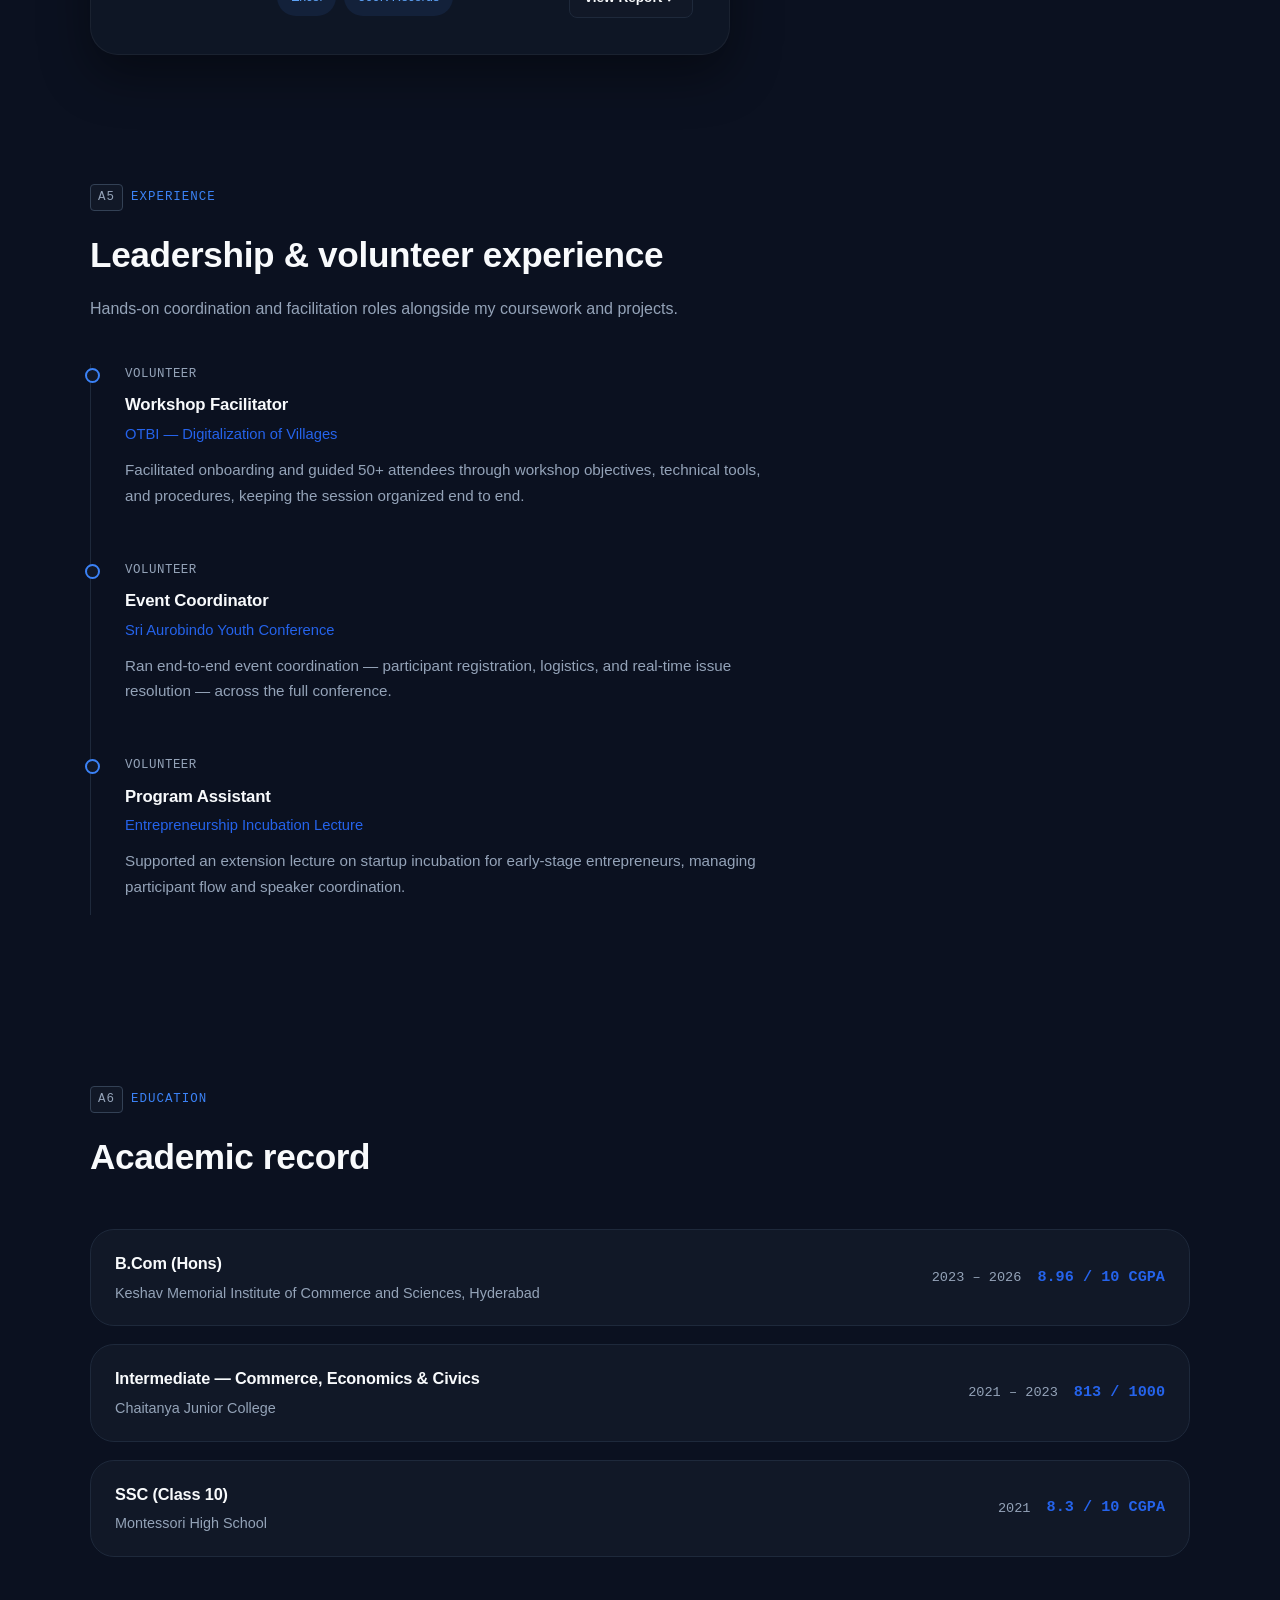
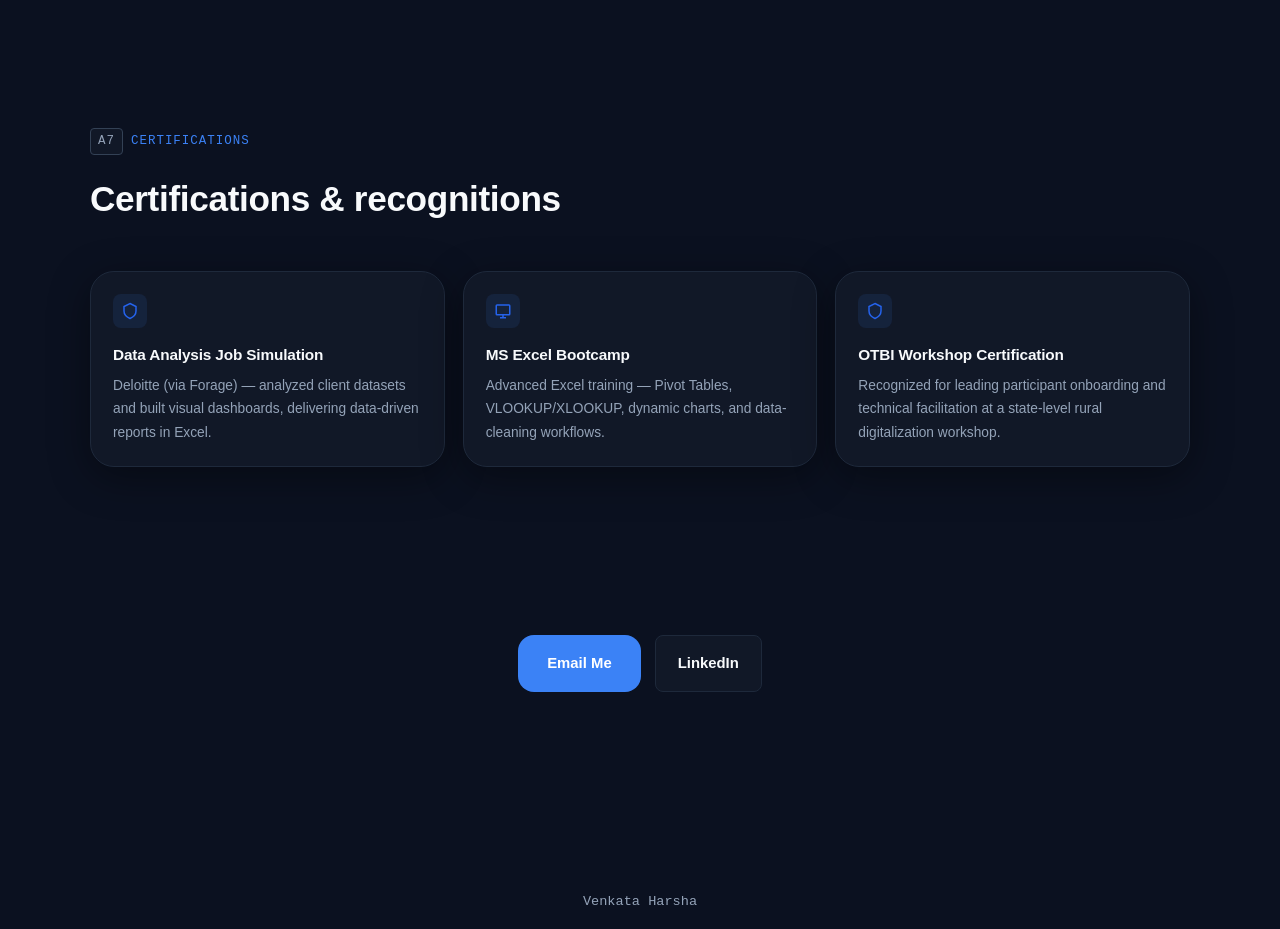
==== commit 700c8c65: "Update index.html" ====
--- a/index.html
+++ b/index.html
@@ -245,15 +245,6 @@
                 </p>
             </div>
 
-            <div class="current-card">
-                <div class="status">Competition</div>
-
-                <h3>Pacific At Risk</h3>
-
-                <p>
-                    Participating in DATAVIZ Competition - A 4-page interactive Power BI dashboard analyzing climate change and economic vulnerability across Pacific Island nations, built for the Pacific Dataviz Challenge 2026, with findings published as a scrolling GitHub Pages narrative site.
-                </p>
-            </div>
 
         </div>
 
@@ -329,7 +320,10 @@
       <div class="cell-label"><span class="ref">A4</span> Projects</div>
       <div class="section-head reveal">
         <h2>Featured Projects</h2>
-
+<p>
+Building solutions across healthcare AI,
+government analytics, and digital infrastructure.
+</p>
         
 <article class="project-card reveal">
   <div class="project-index">01</div>
@@ -380,10 +374,6 @@
 
 
 
-<p>
-Building solutions across healthcare AI,
-government analytics, and digital infrastructure.
-</p>
       <div class="projects-grid">
 
         <article class="project-card reveal">
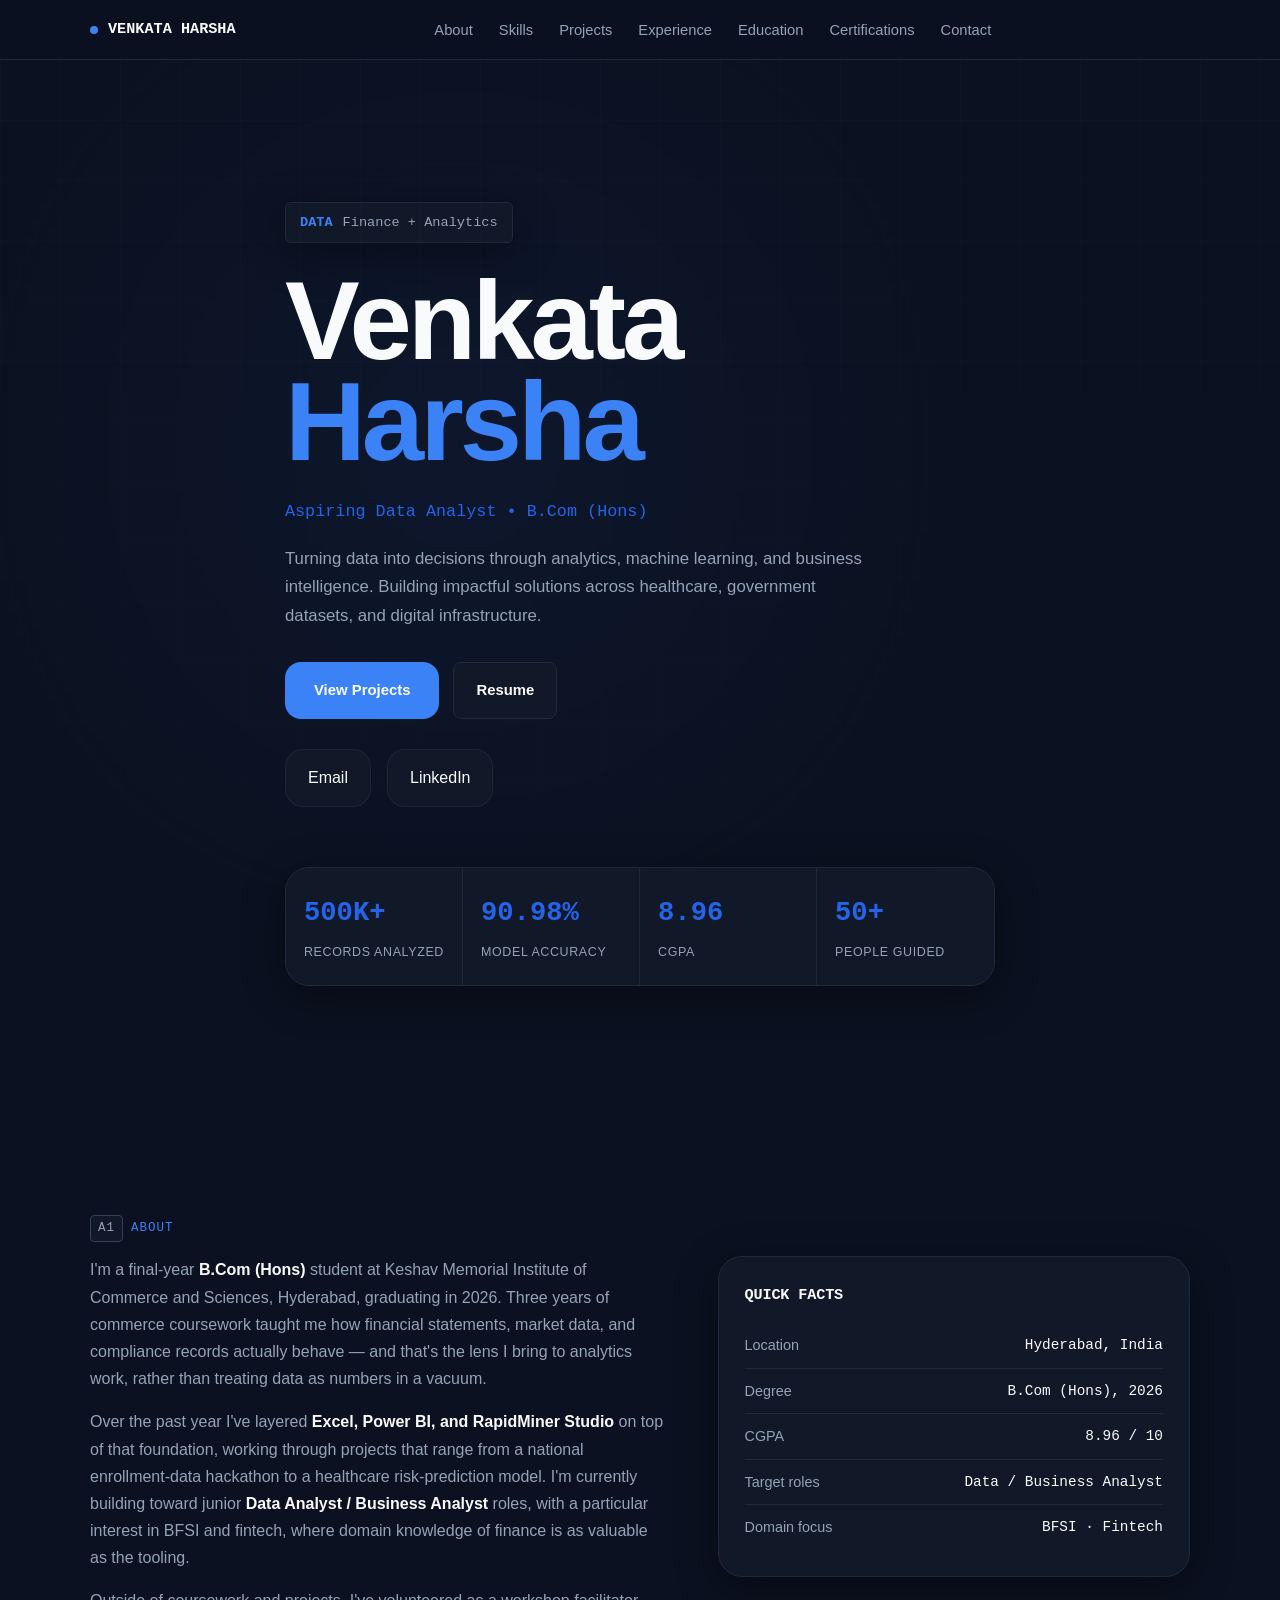
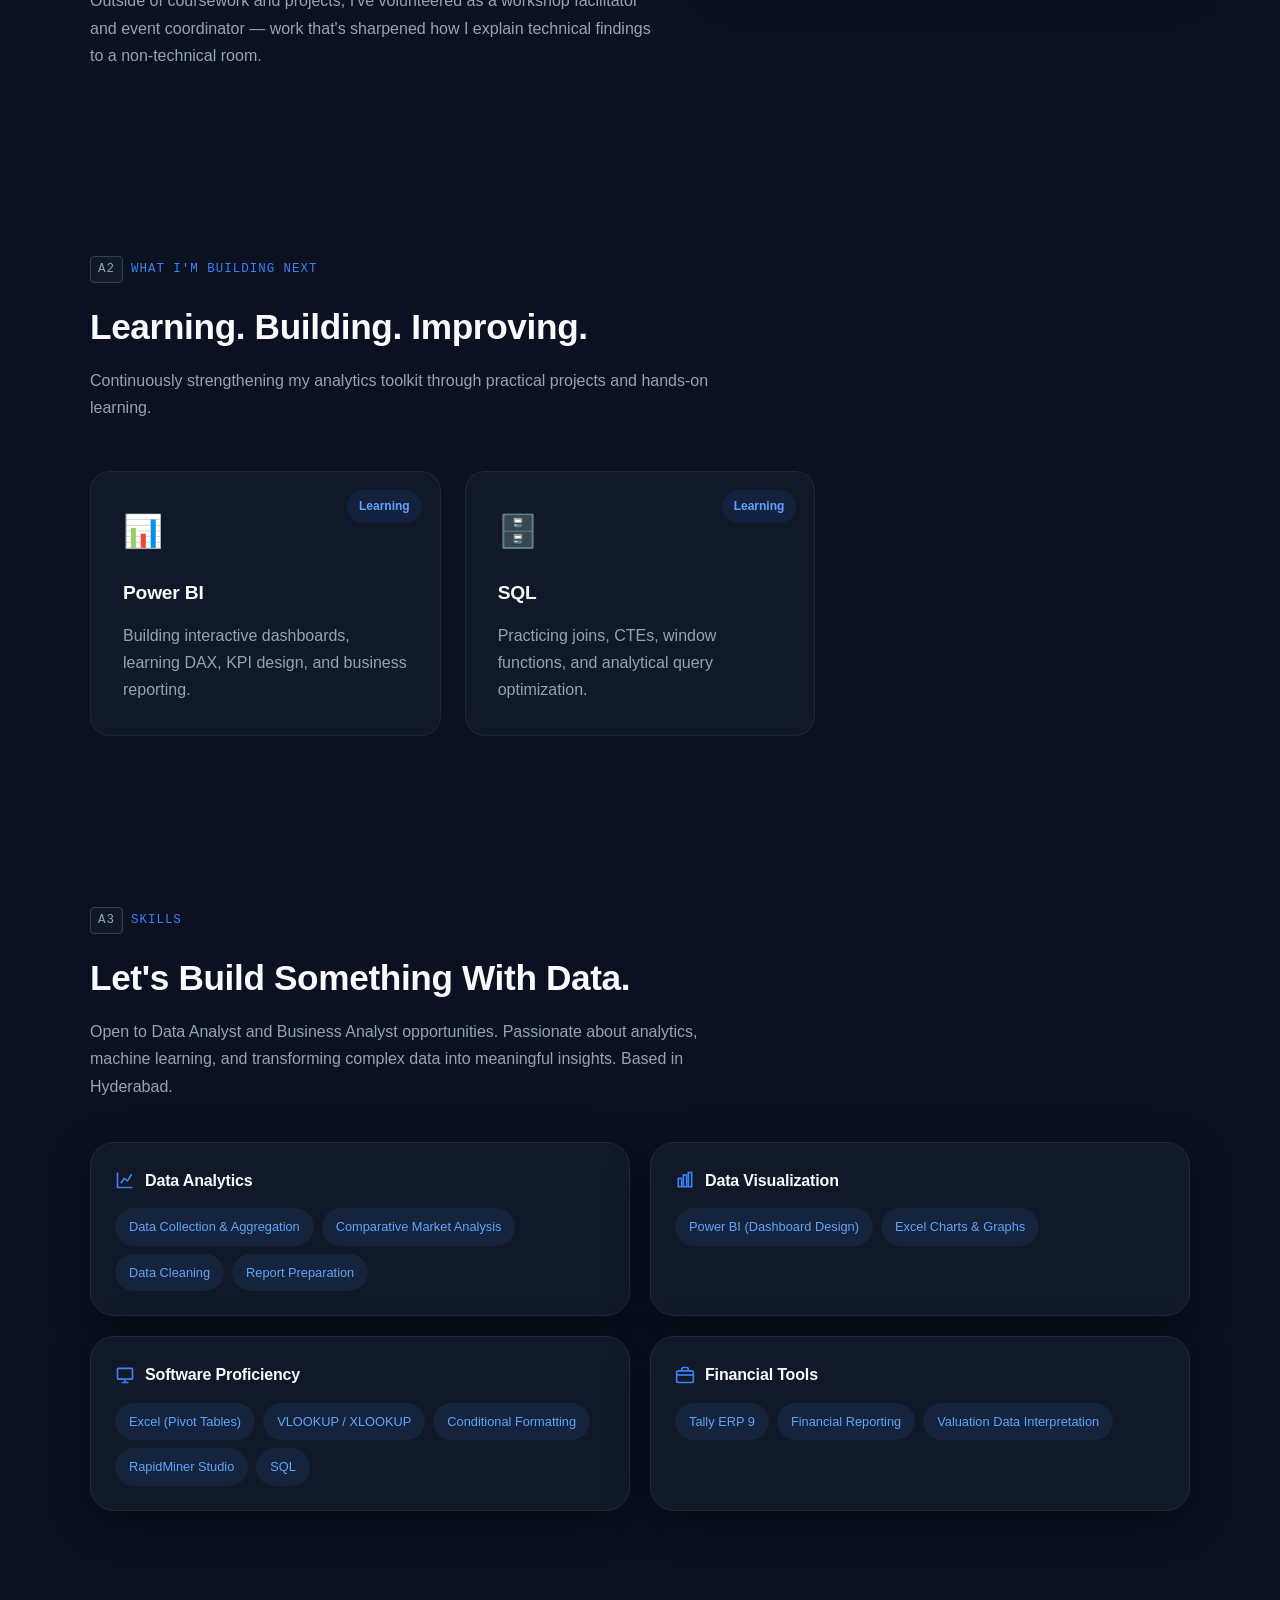
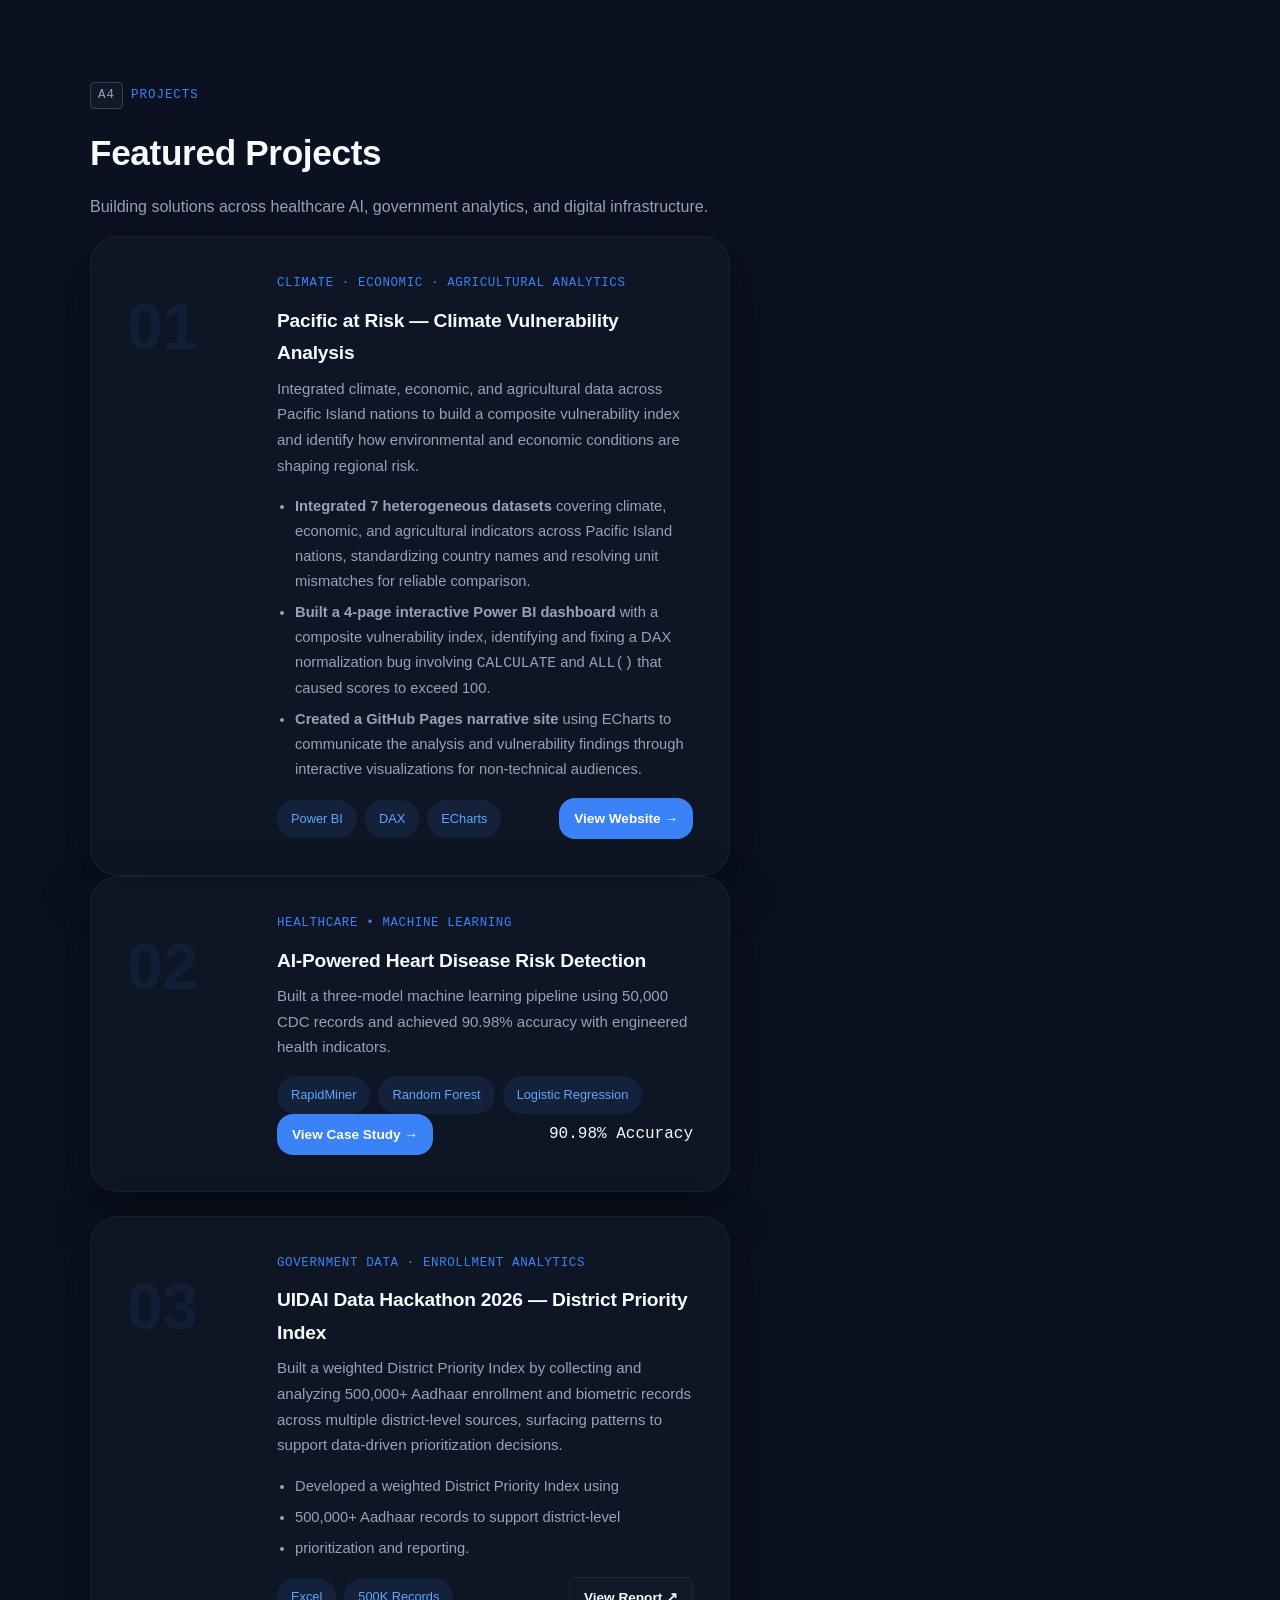
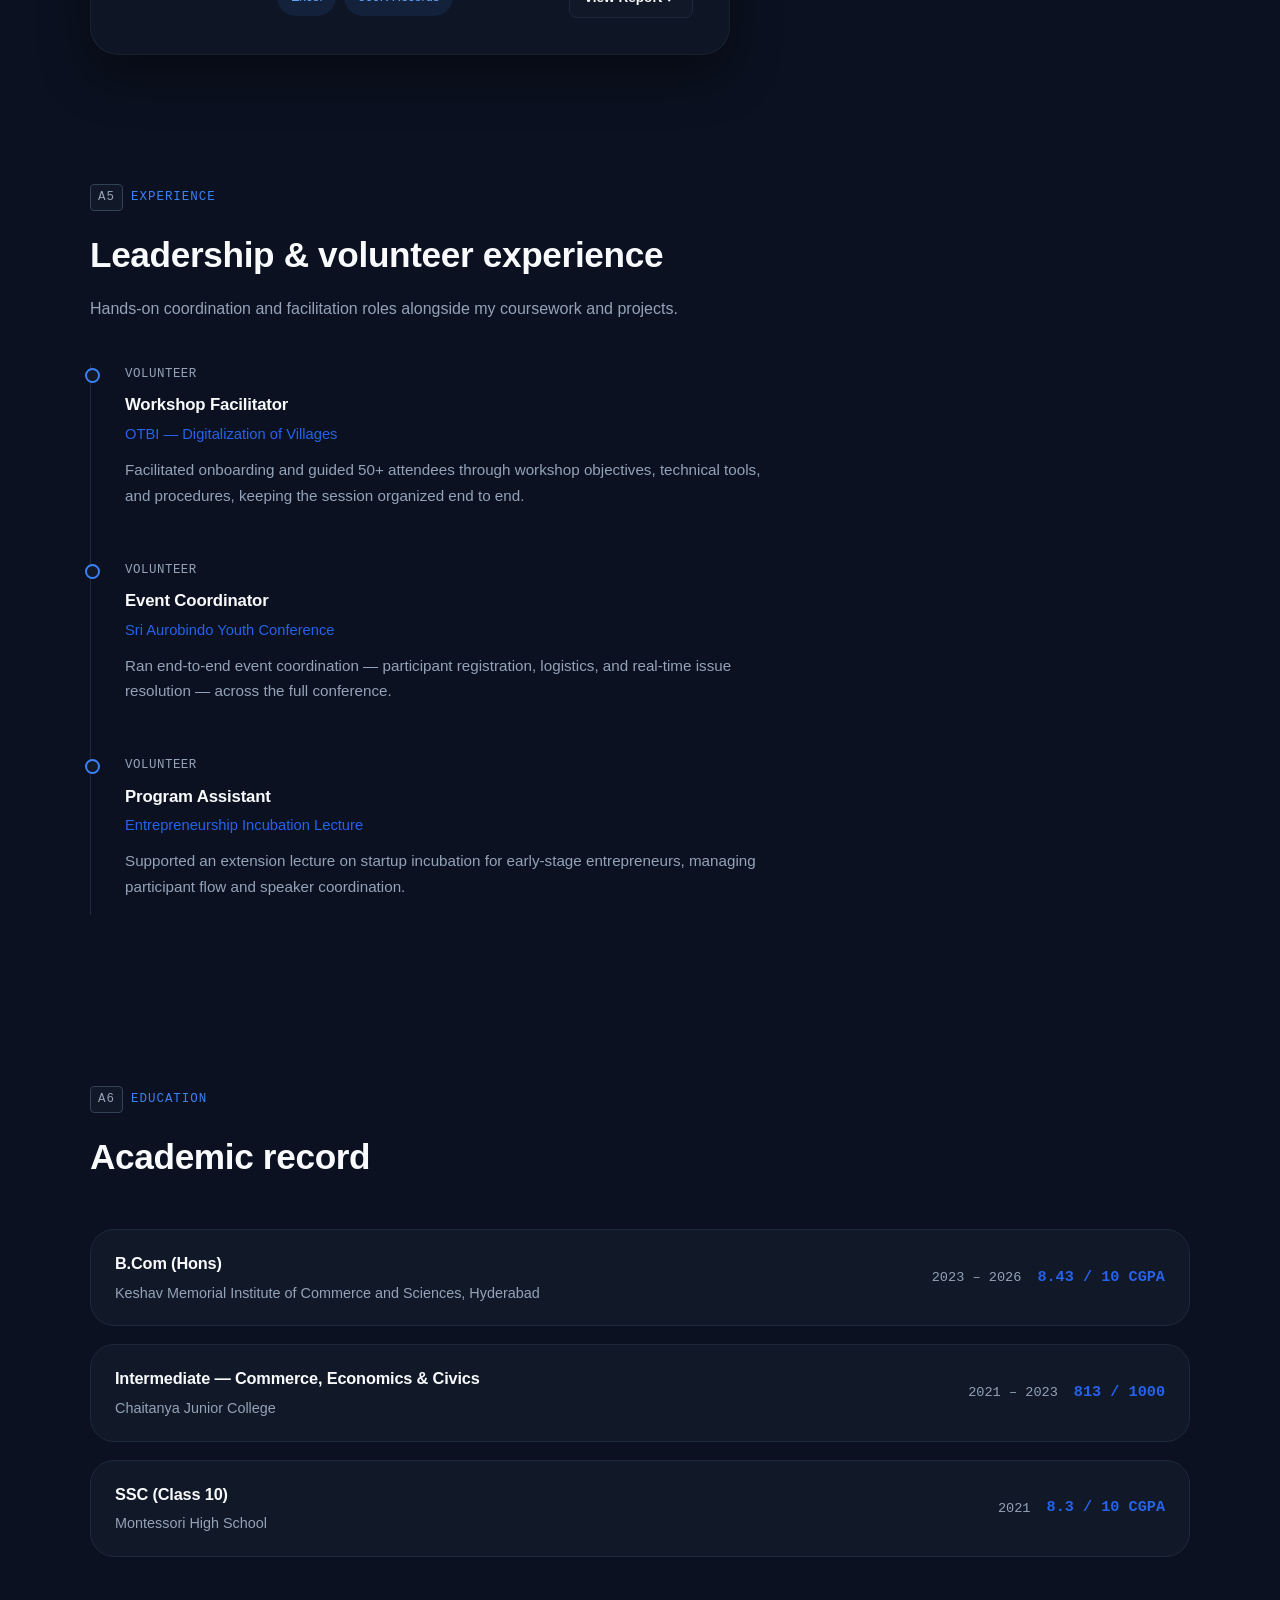
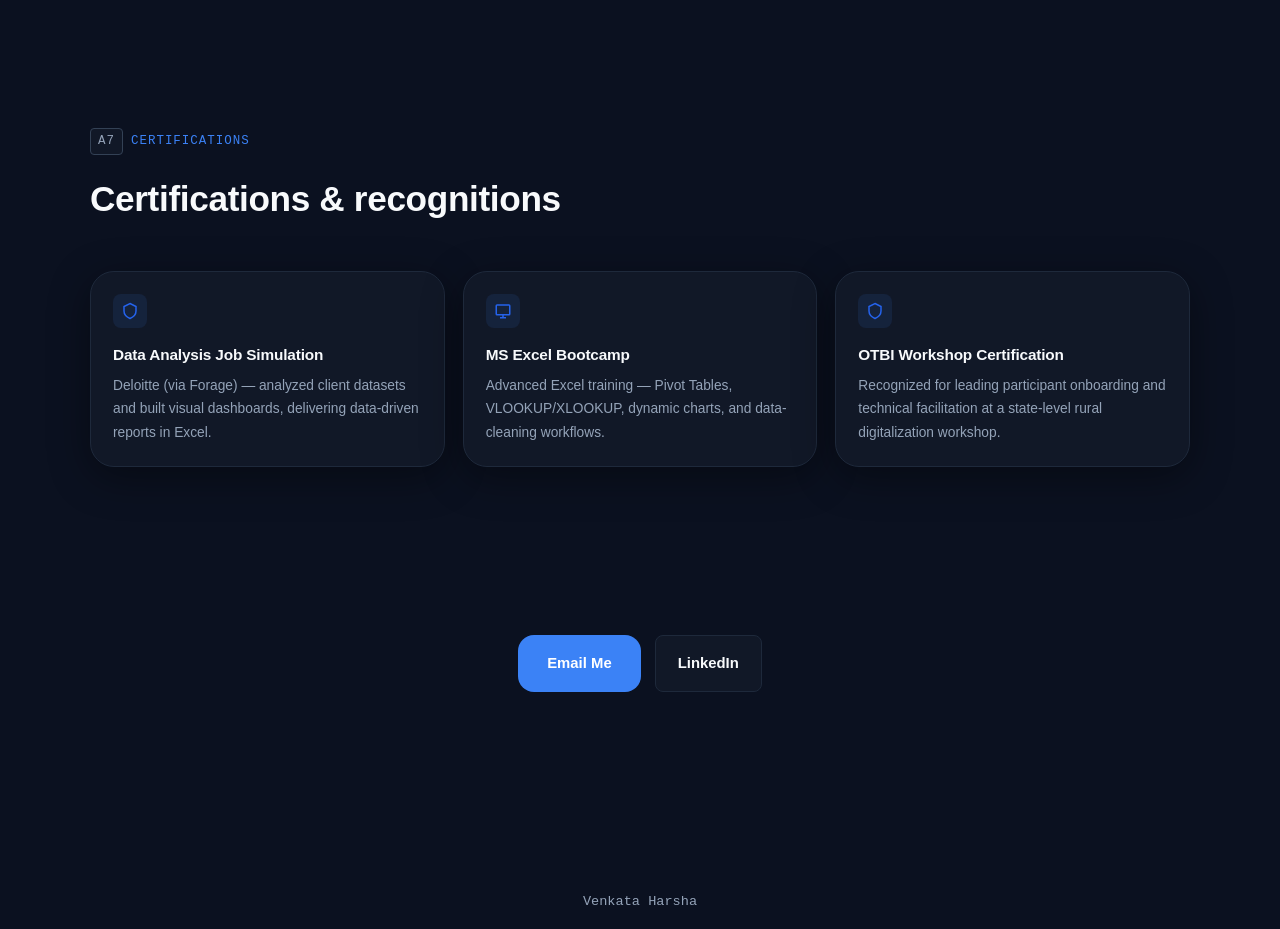
==== commit c097df59: "Update index.html" ====
--- a/index.html
+++ b/index.html
@@ -368,10 +368,11 @@
          View Website →
         </a>
       
-    </div>
-  </div>
+        </div>
+
+    </div>
+
 </article>
-
 
 
       <div class="projects-grid">
@@ -495,7 +496,7 @@
             <div class="edu-org">Keshav Memorial Institute of Commerce and Sciences, Hyderabad</div>
           </div>
           <div class="edu-year">2023 – 2026</div>
-          <div class="edu-score">8.96 / 10 CGPA</div>
+          <div class="edu-score">8.43 / 10 CGPA</div>
         </div>
         <div class="edu-row reveal">
           <div>
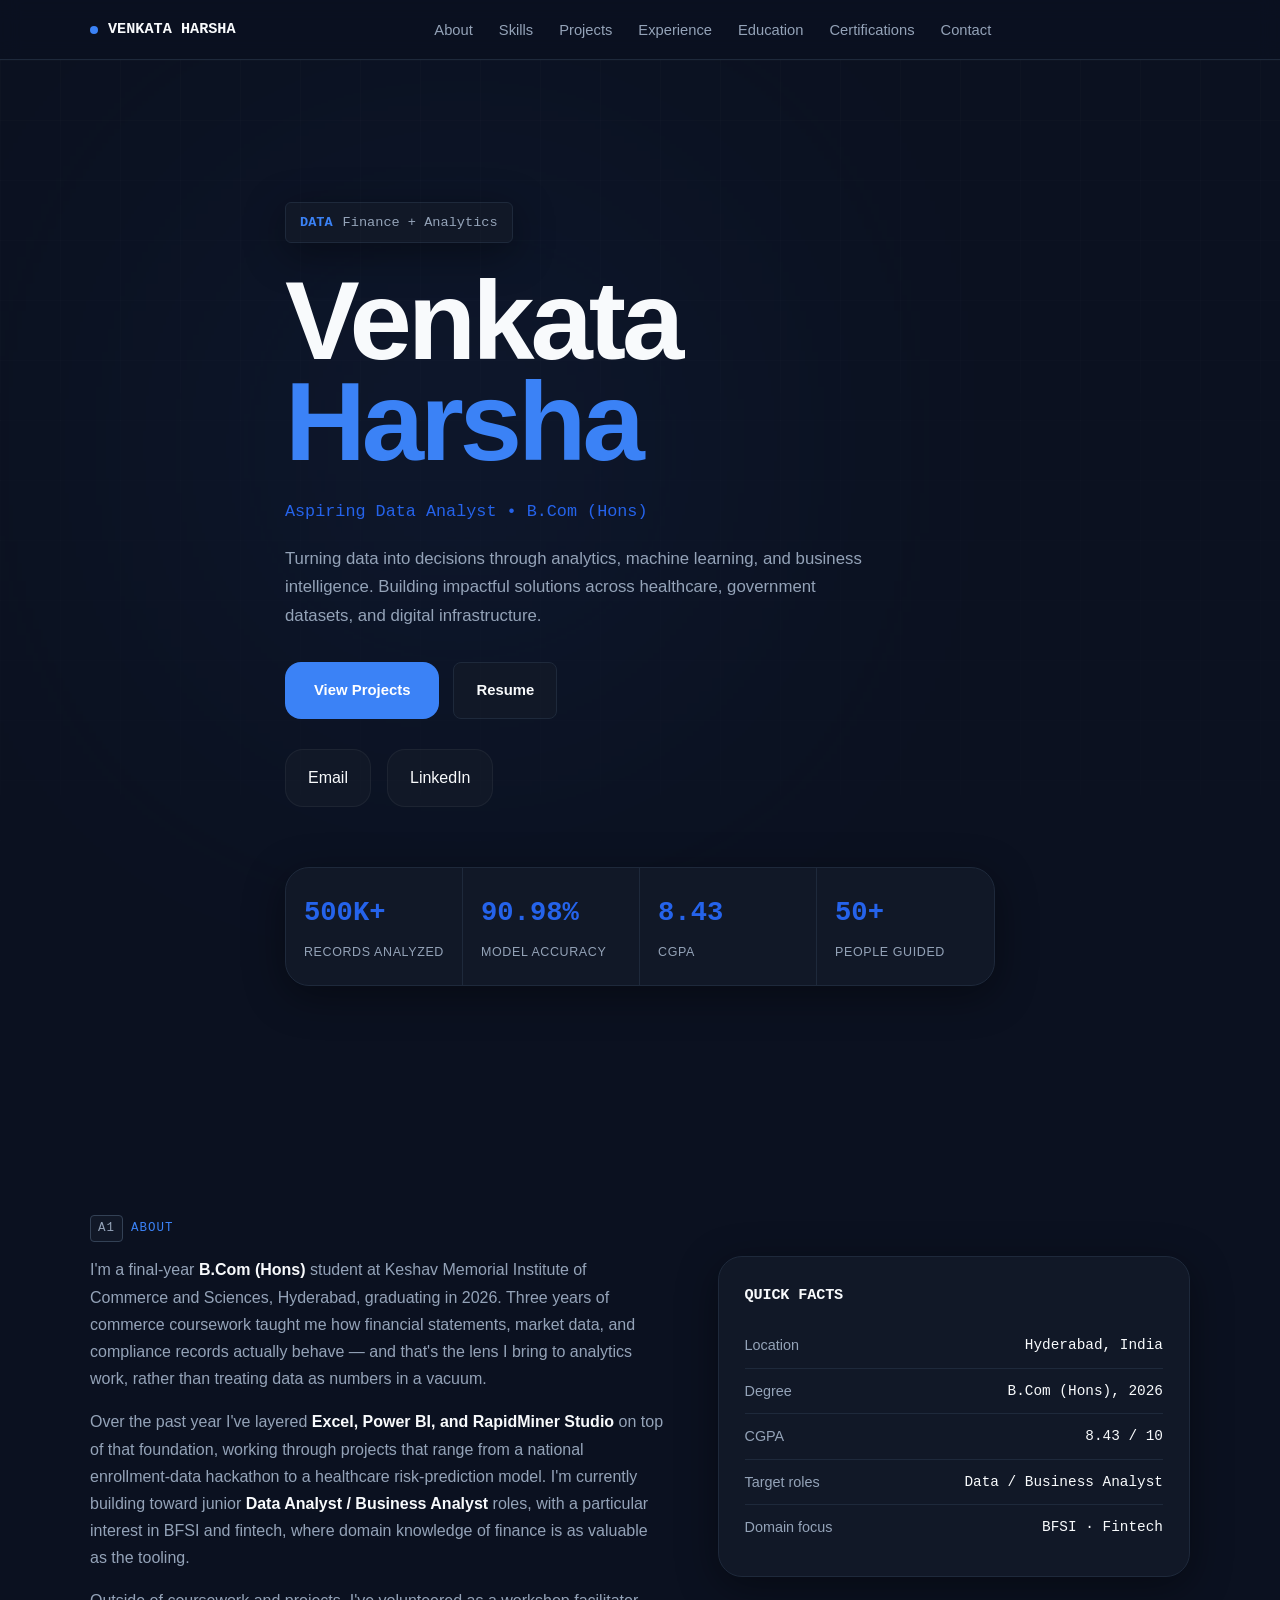
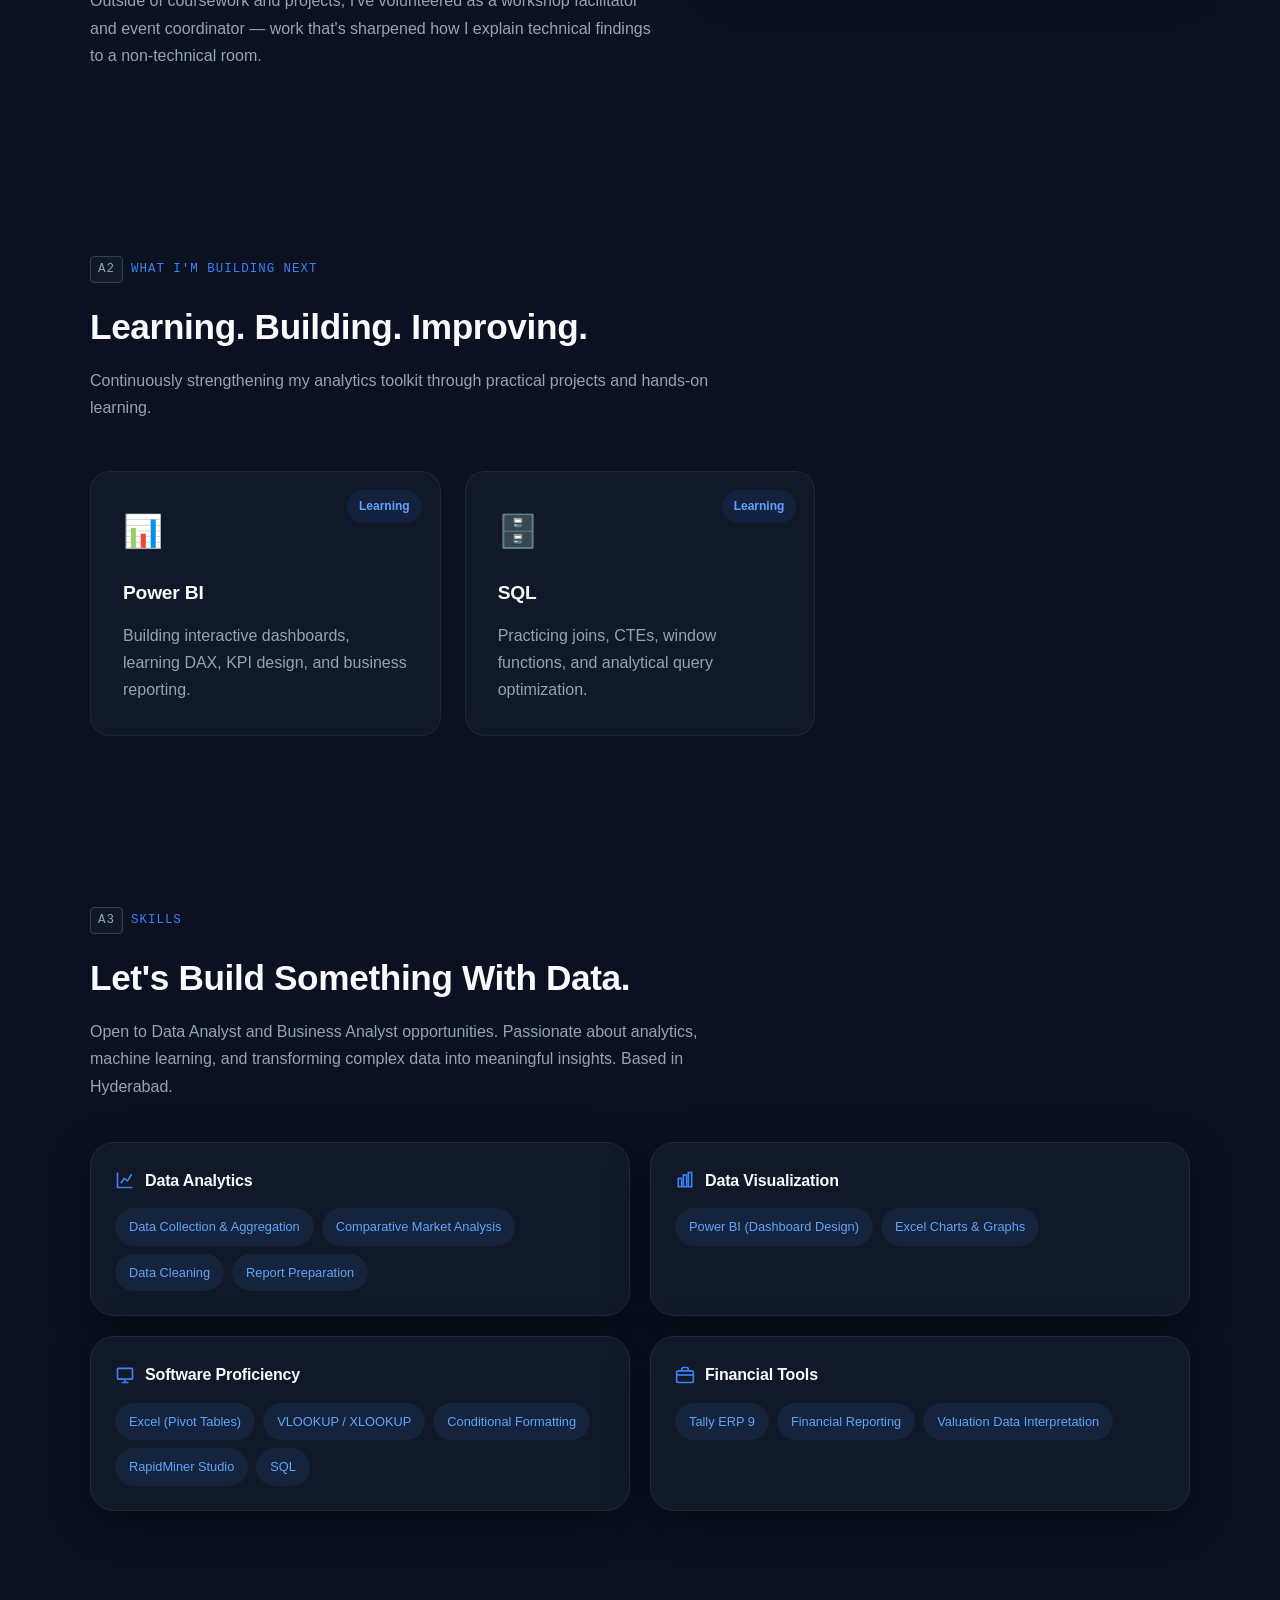
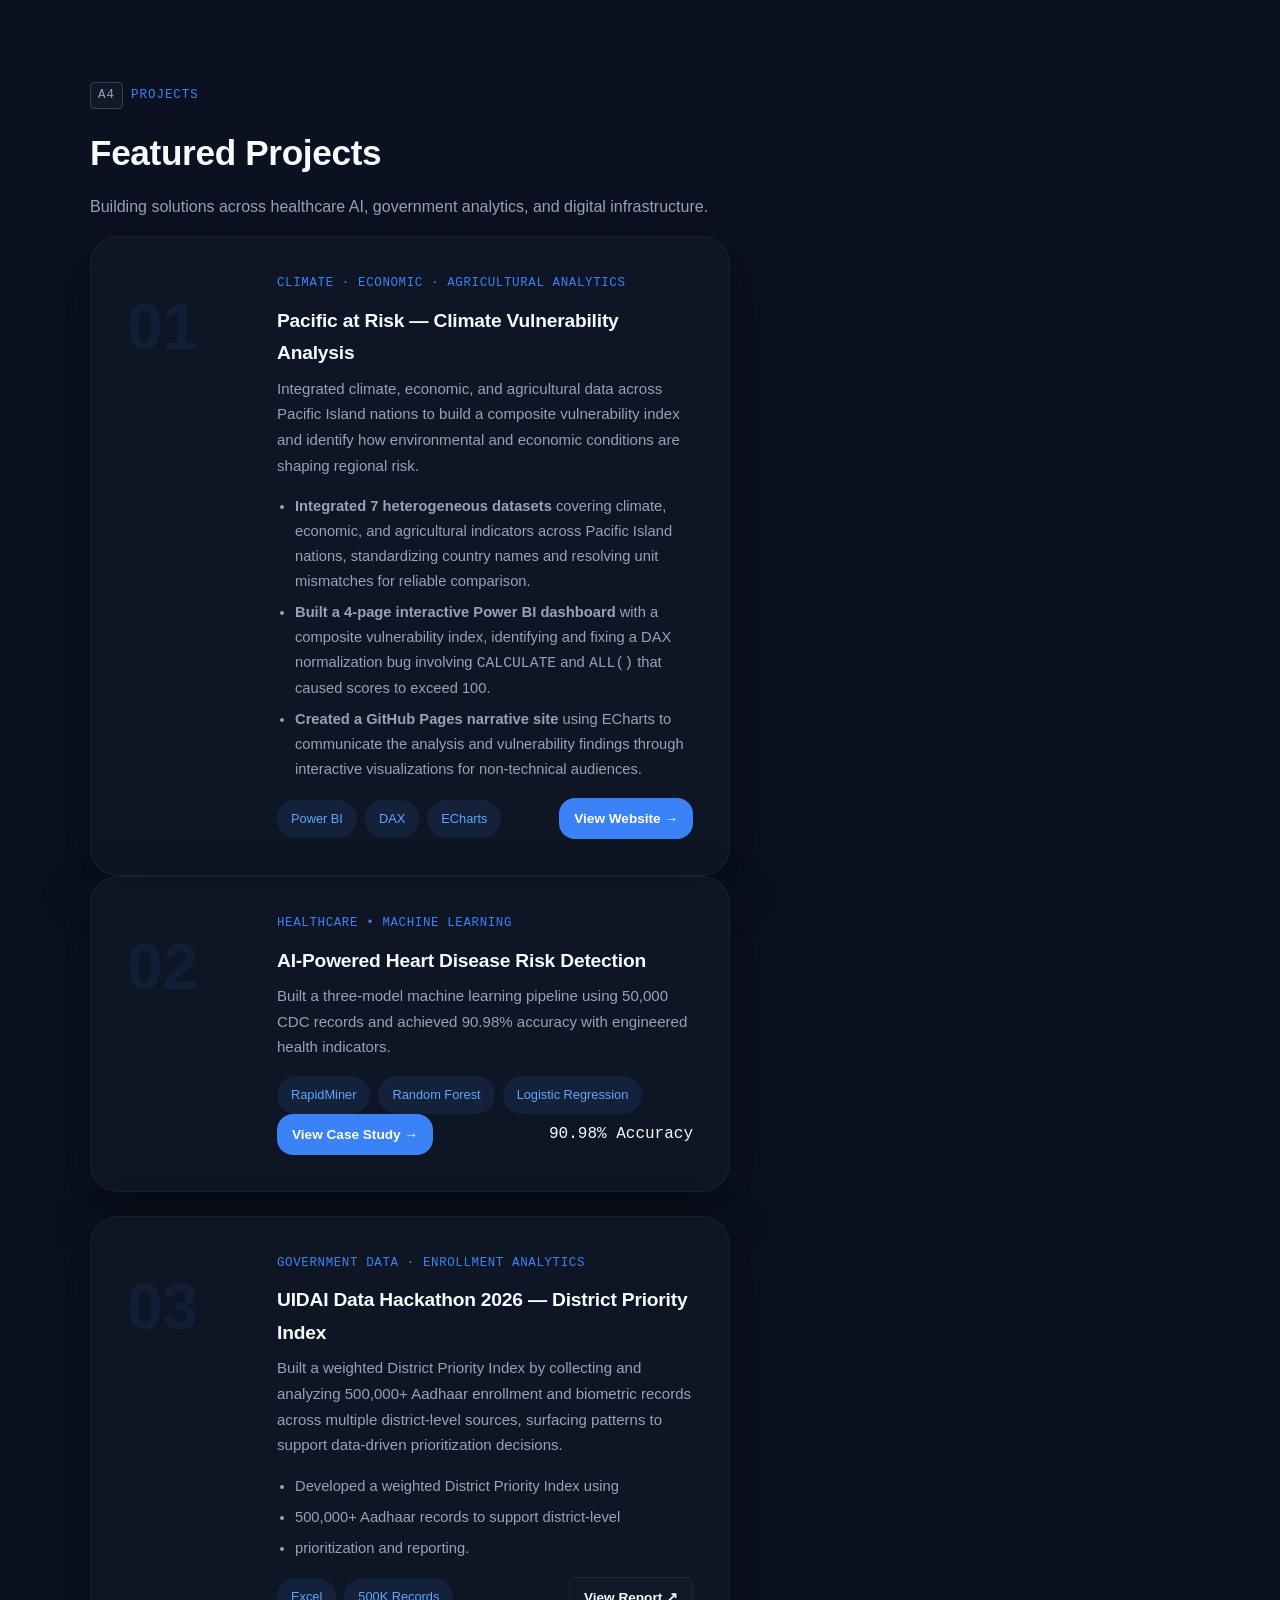
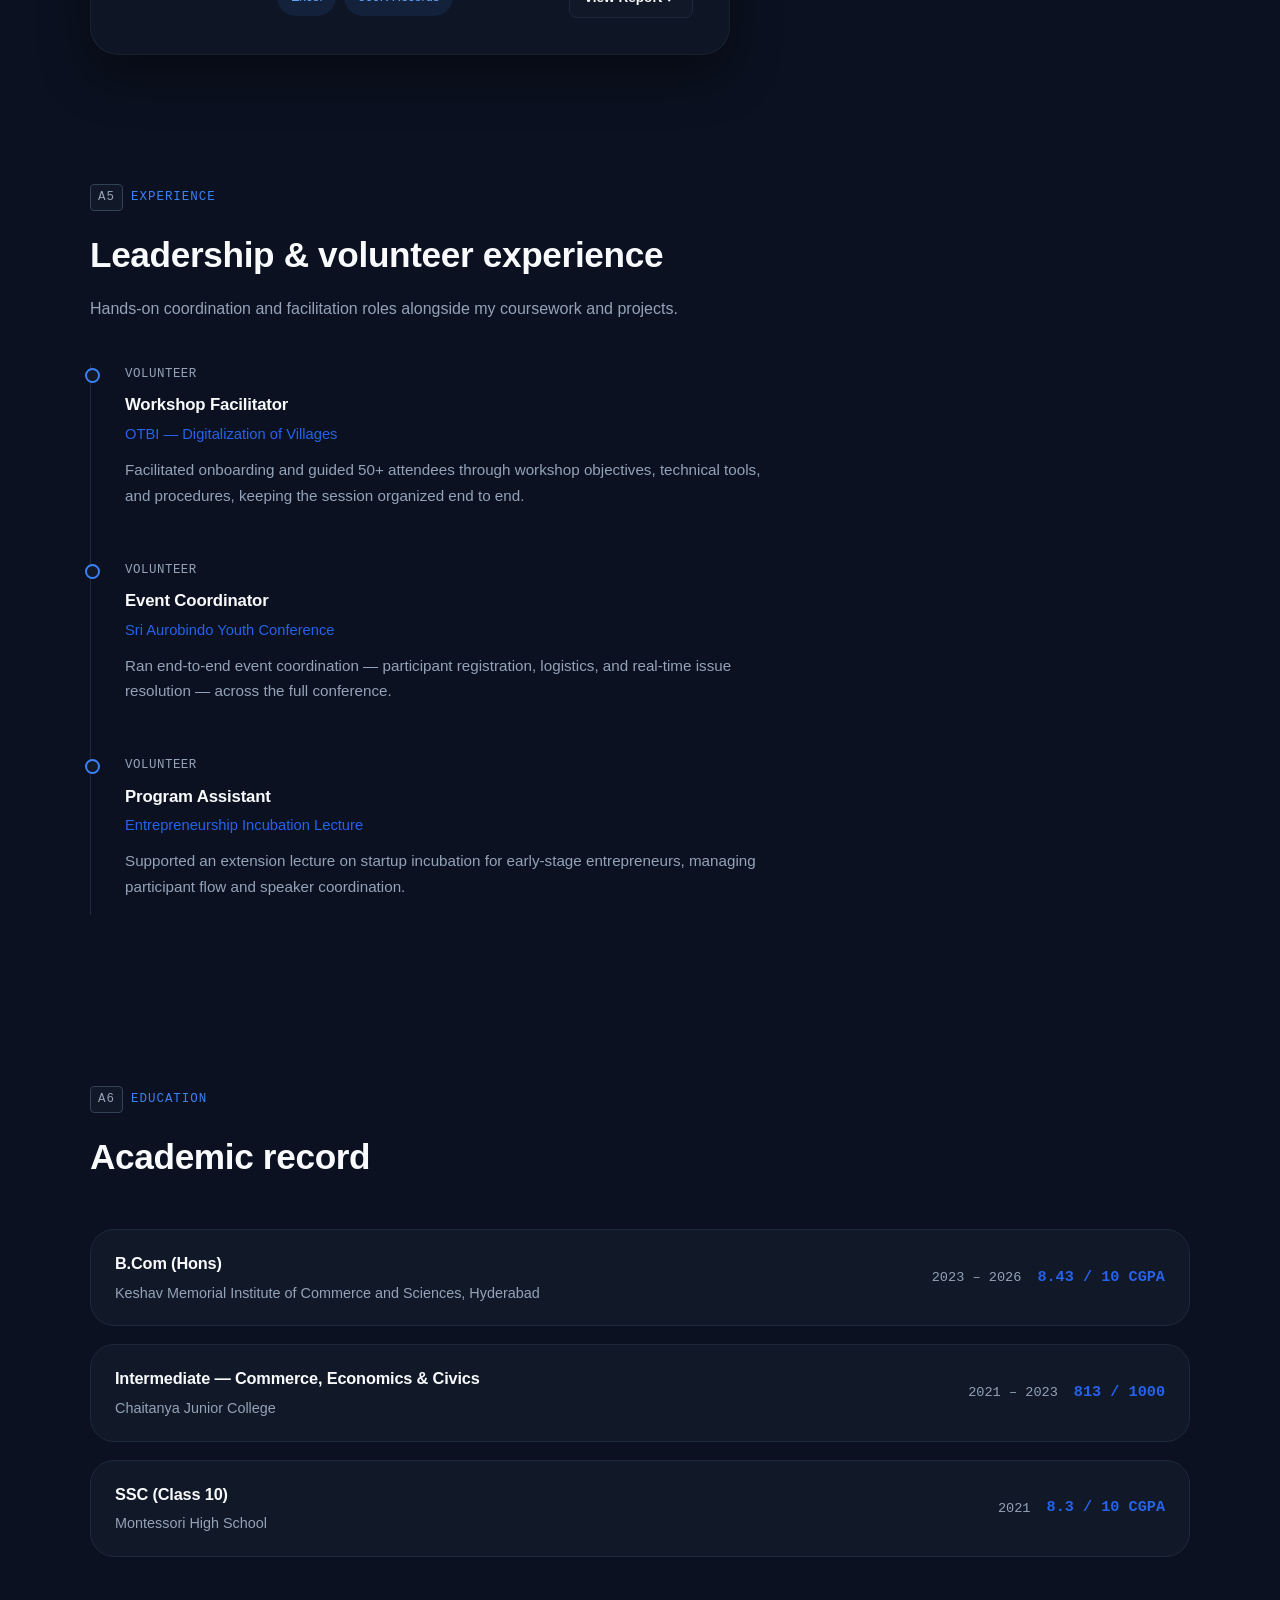
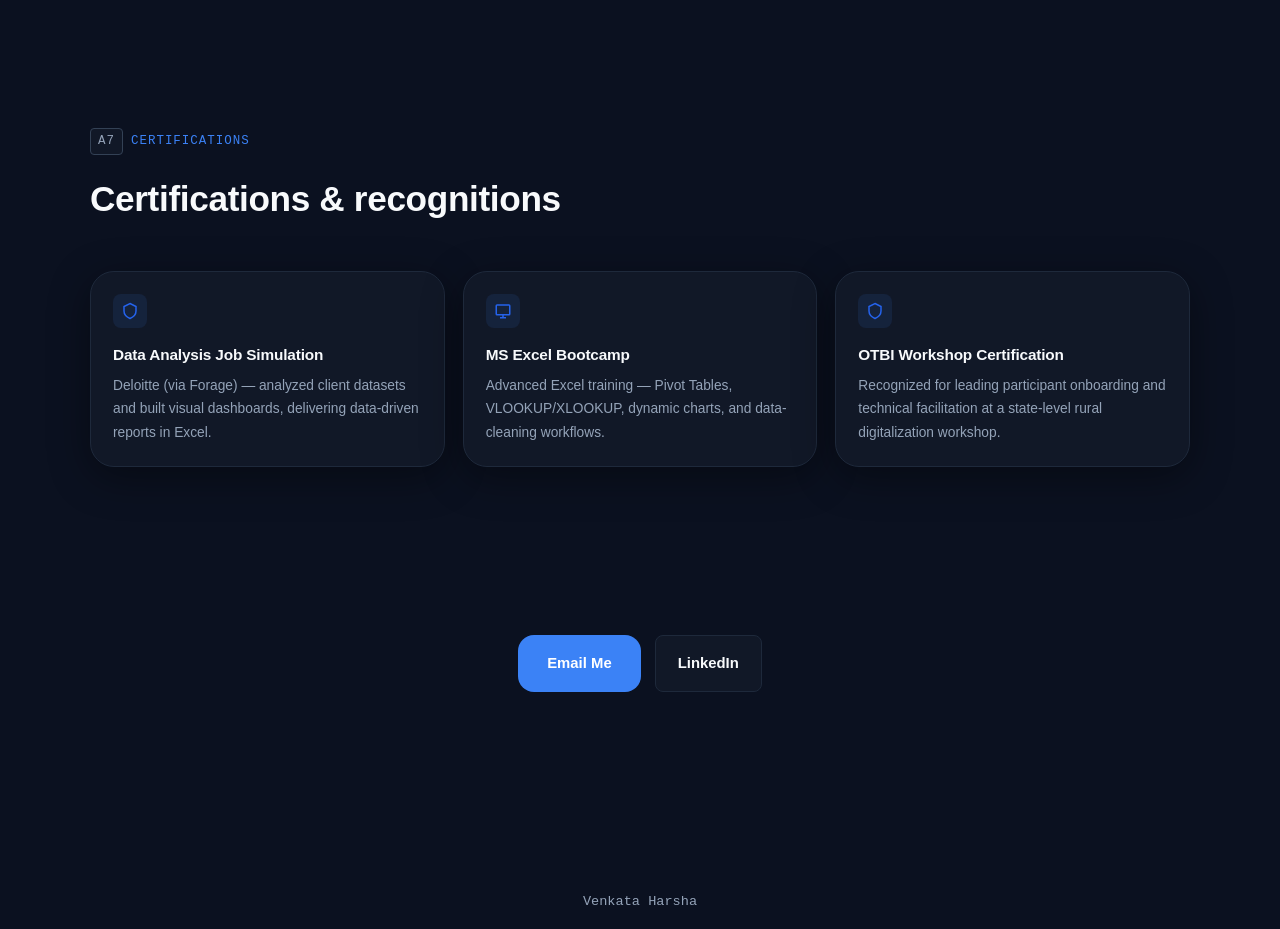
==== commit 0596efe9: "Update index.html" ====
--- a/index.html
+++ b/index.html
@@ -142,7 +142,7 @@
 
             <div class="kpi">
                 <div class="num mono"
-                     data-target="8.96">
+                     data-target="8.43">
                     0
                 </div>
                 <div class="label">
@@ -195,7 +195,7 @@
           <h4 class="mono">QUICK FACTS</h4>
           <div class="fact-row"><span>Location</span><span>Hyderabad, India</span></div>
           <div class="fact-row"><span>Degree</span><span>B.Com (Hons), 2026</span></div>
-          <div class="fact-row"><span>CGPA</span><span>8.96 / 10</span></div>
+          <div class="fact-row"><span>CGPA</span><span>8.43 / 10</span></div>
           <div class="fact-row"><span>Target roles</span><span>Data / Business Analyst</span></div>
           <div class="fact-row"><span>Domain focus</span><span> BFSI · Fintech</span></div>
         </aside>
